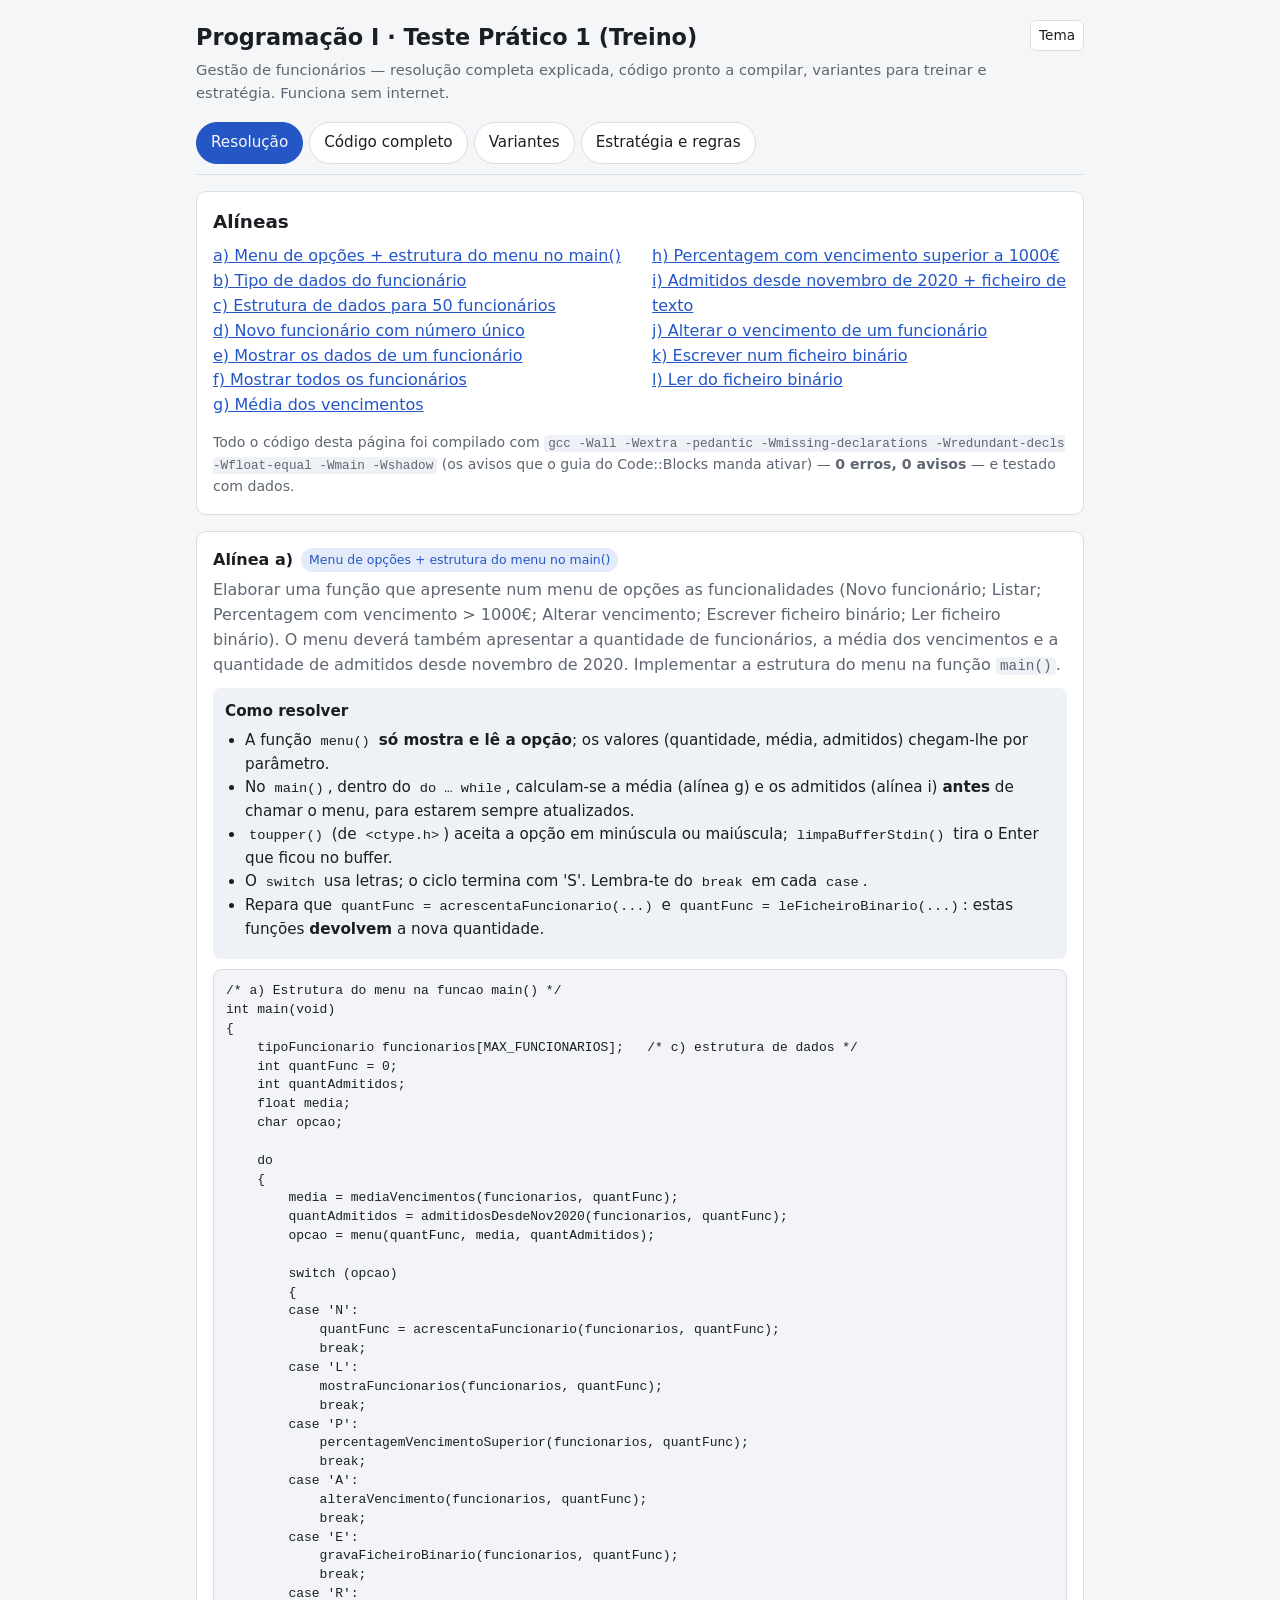
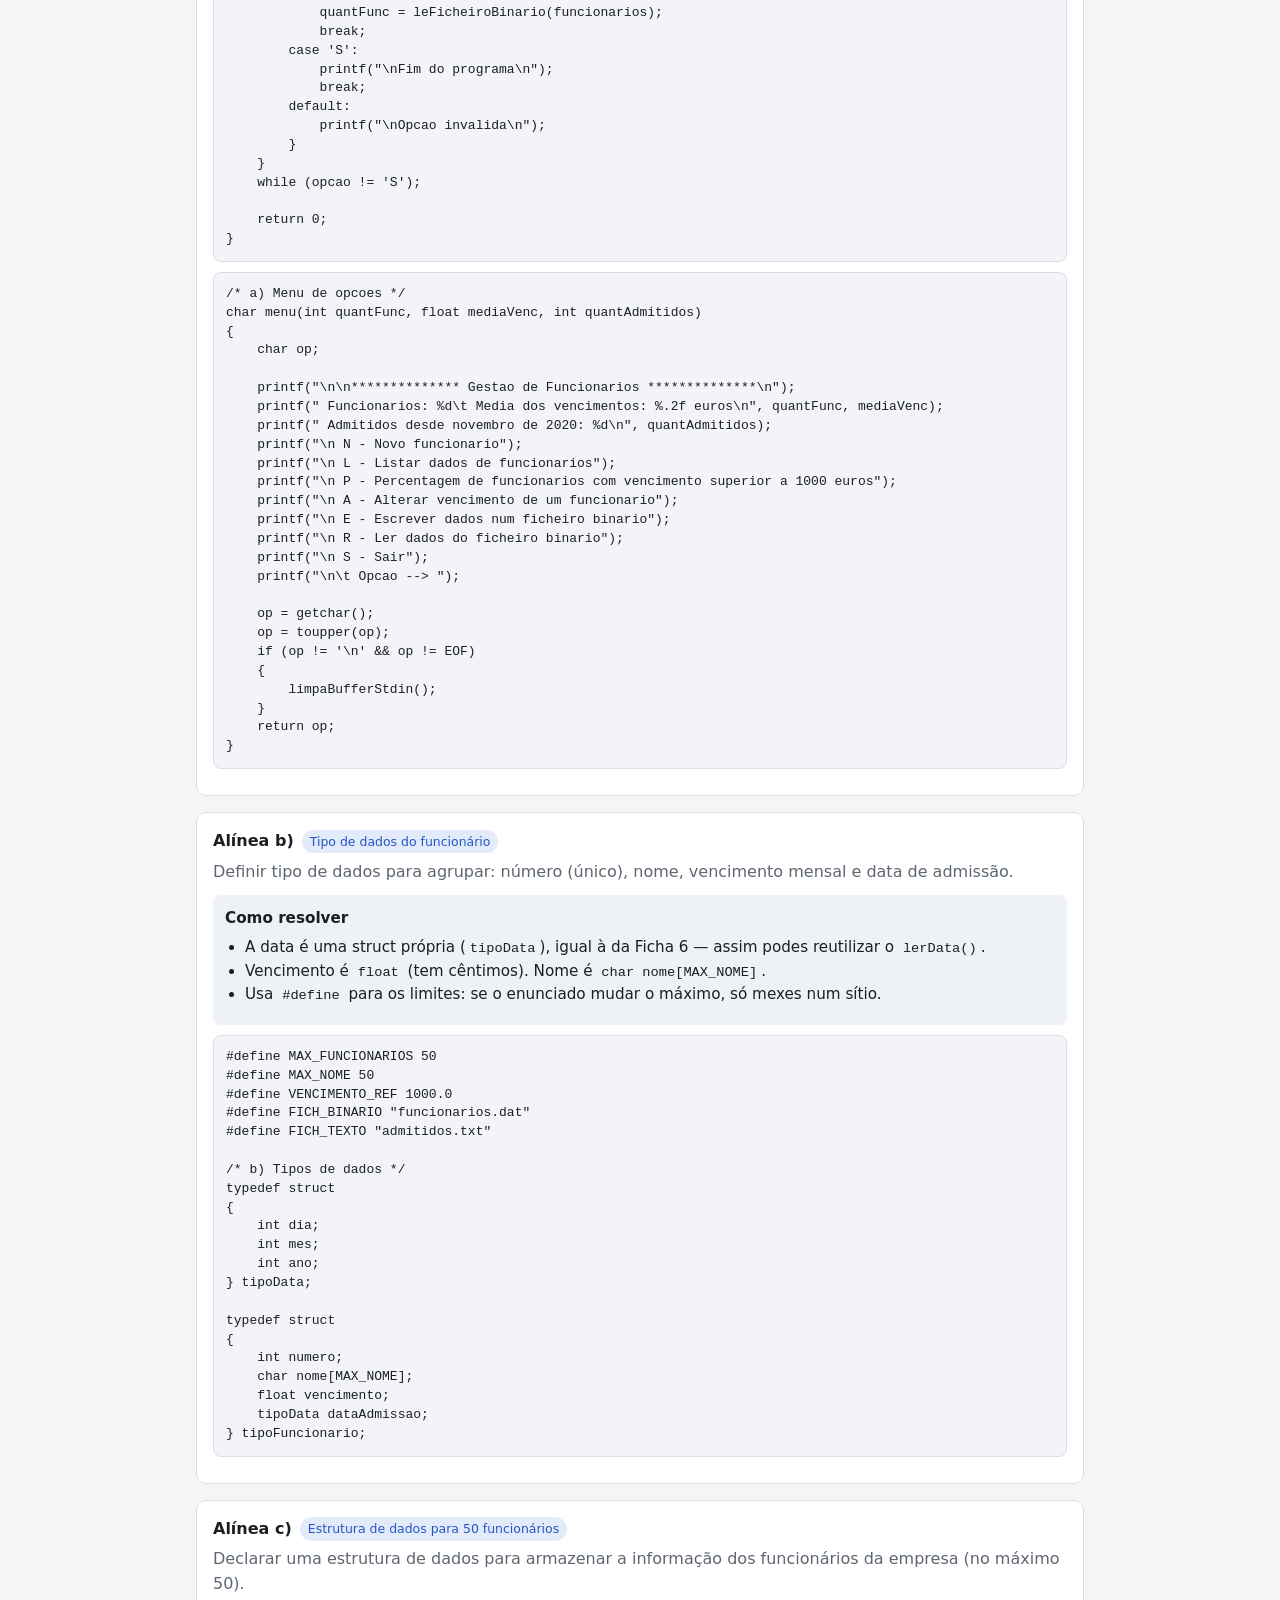
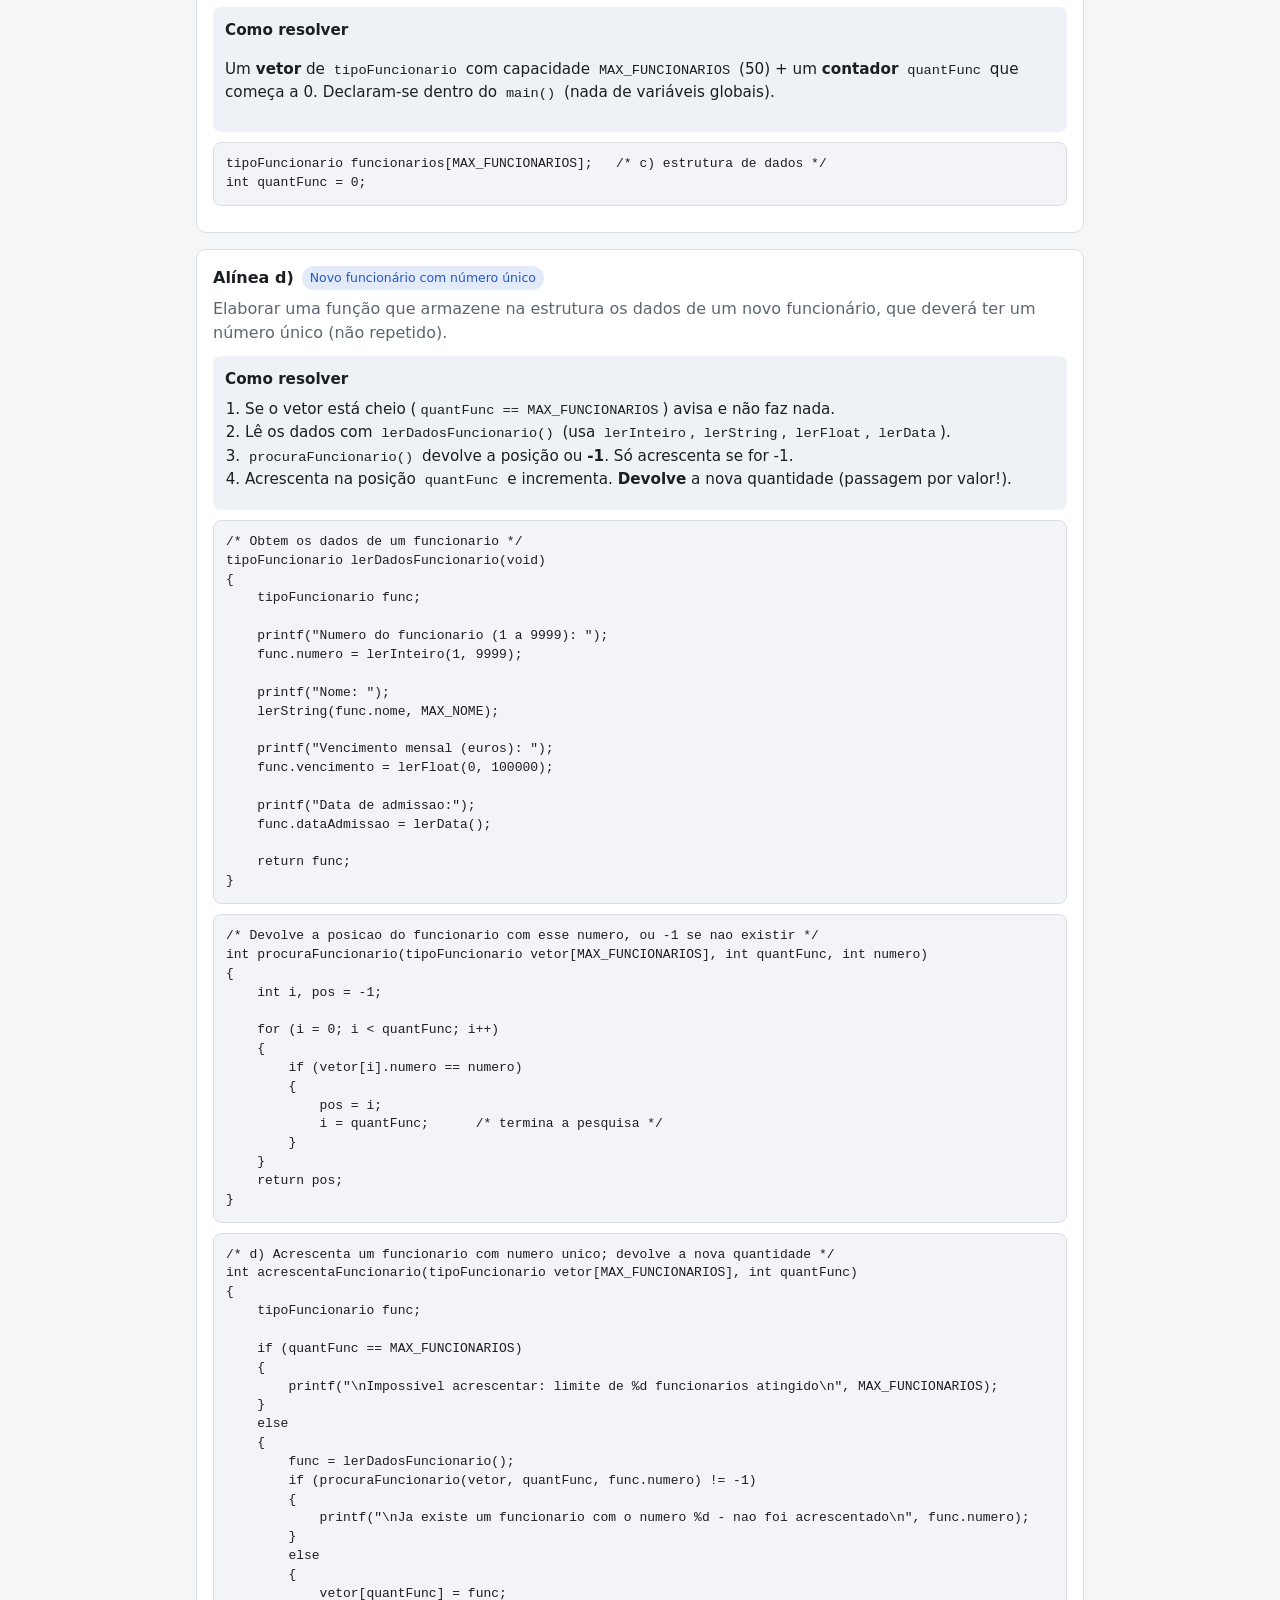
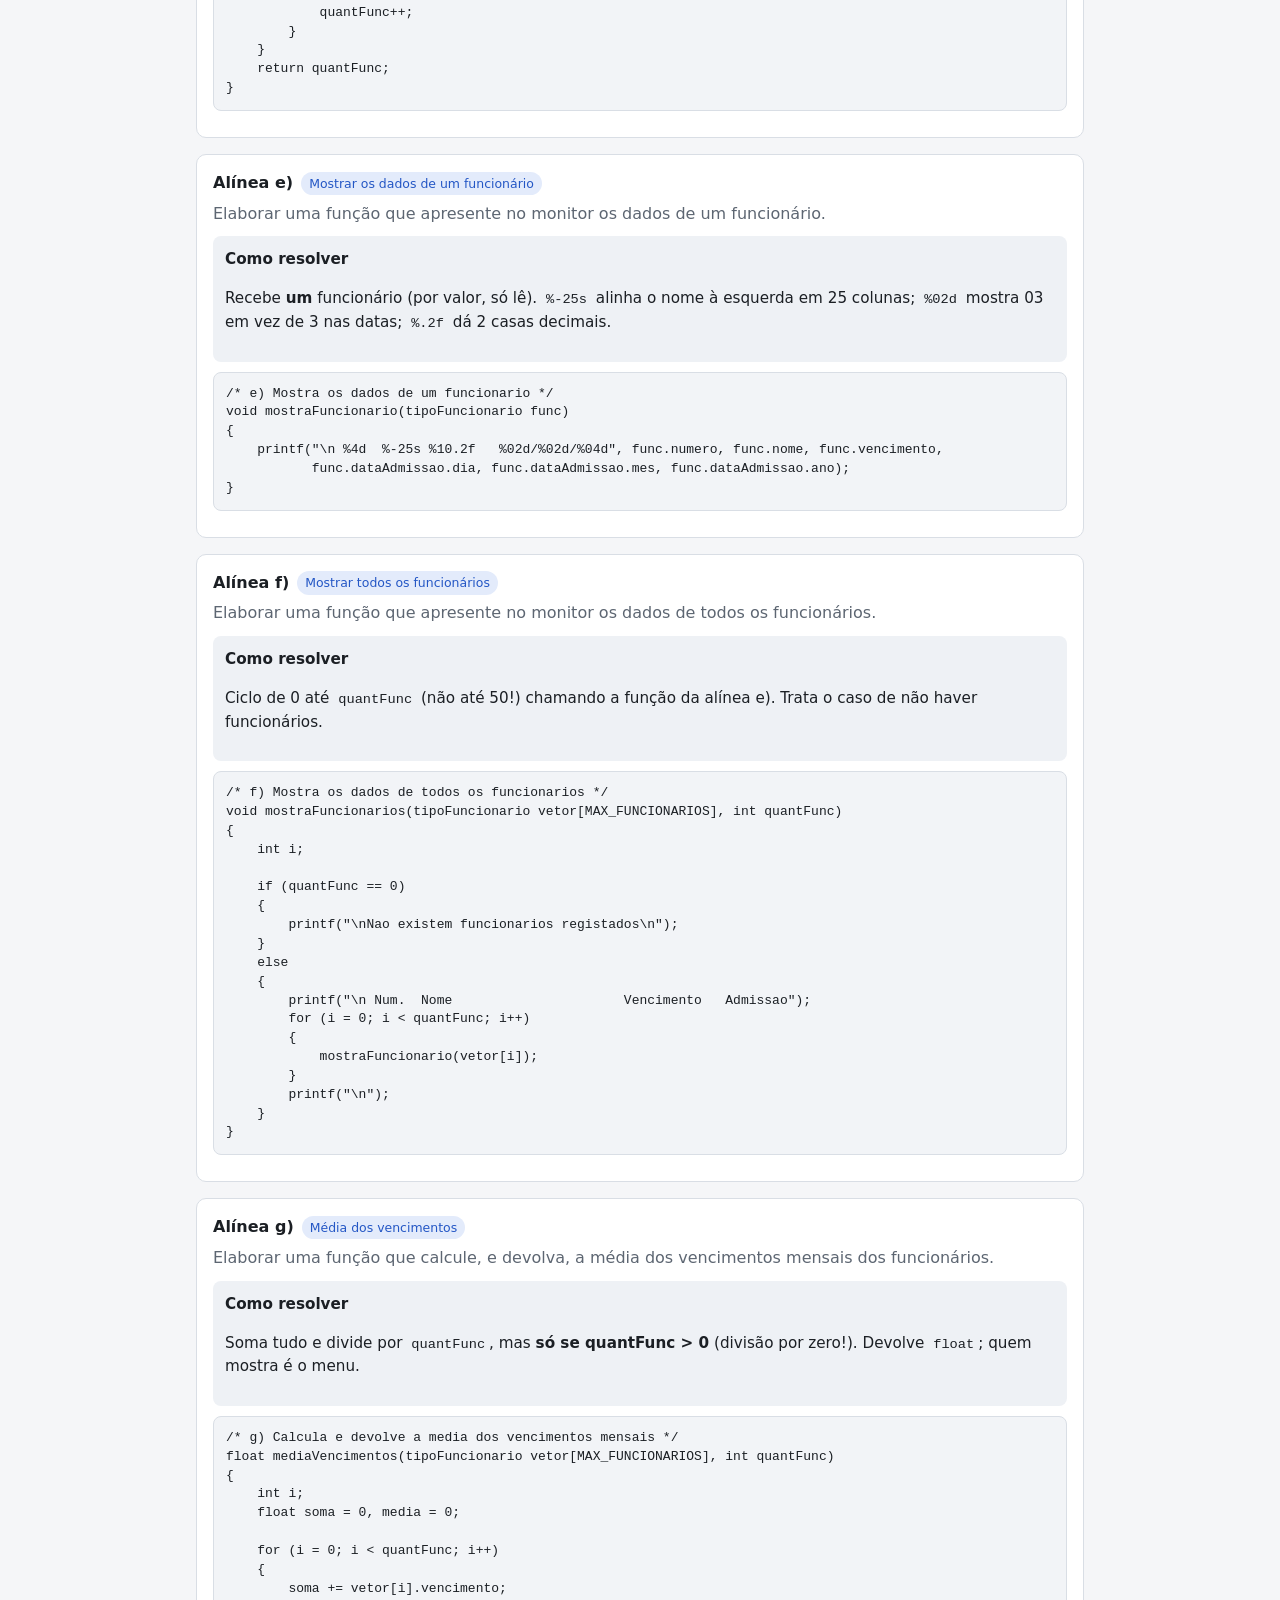
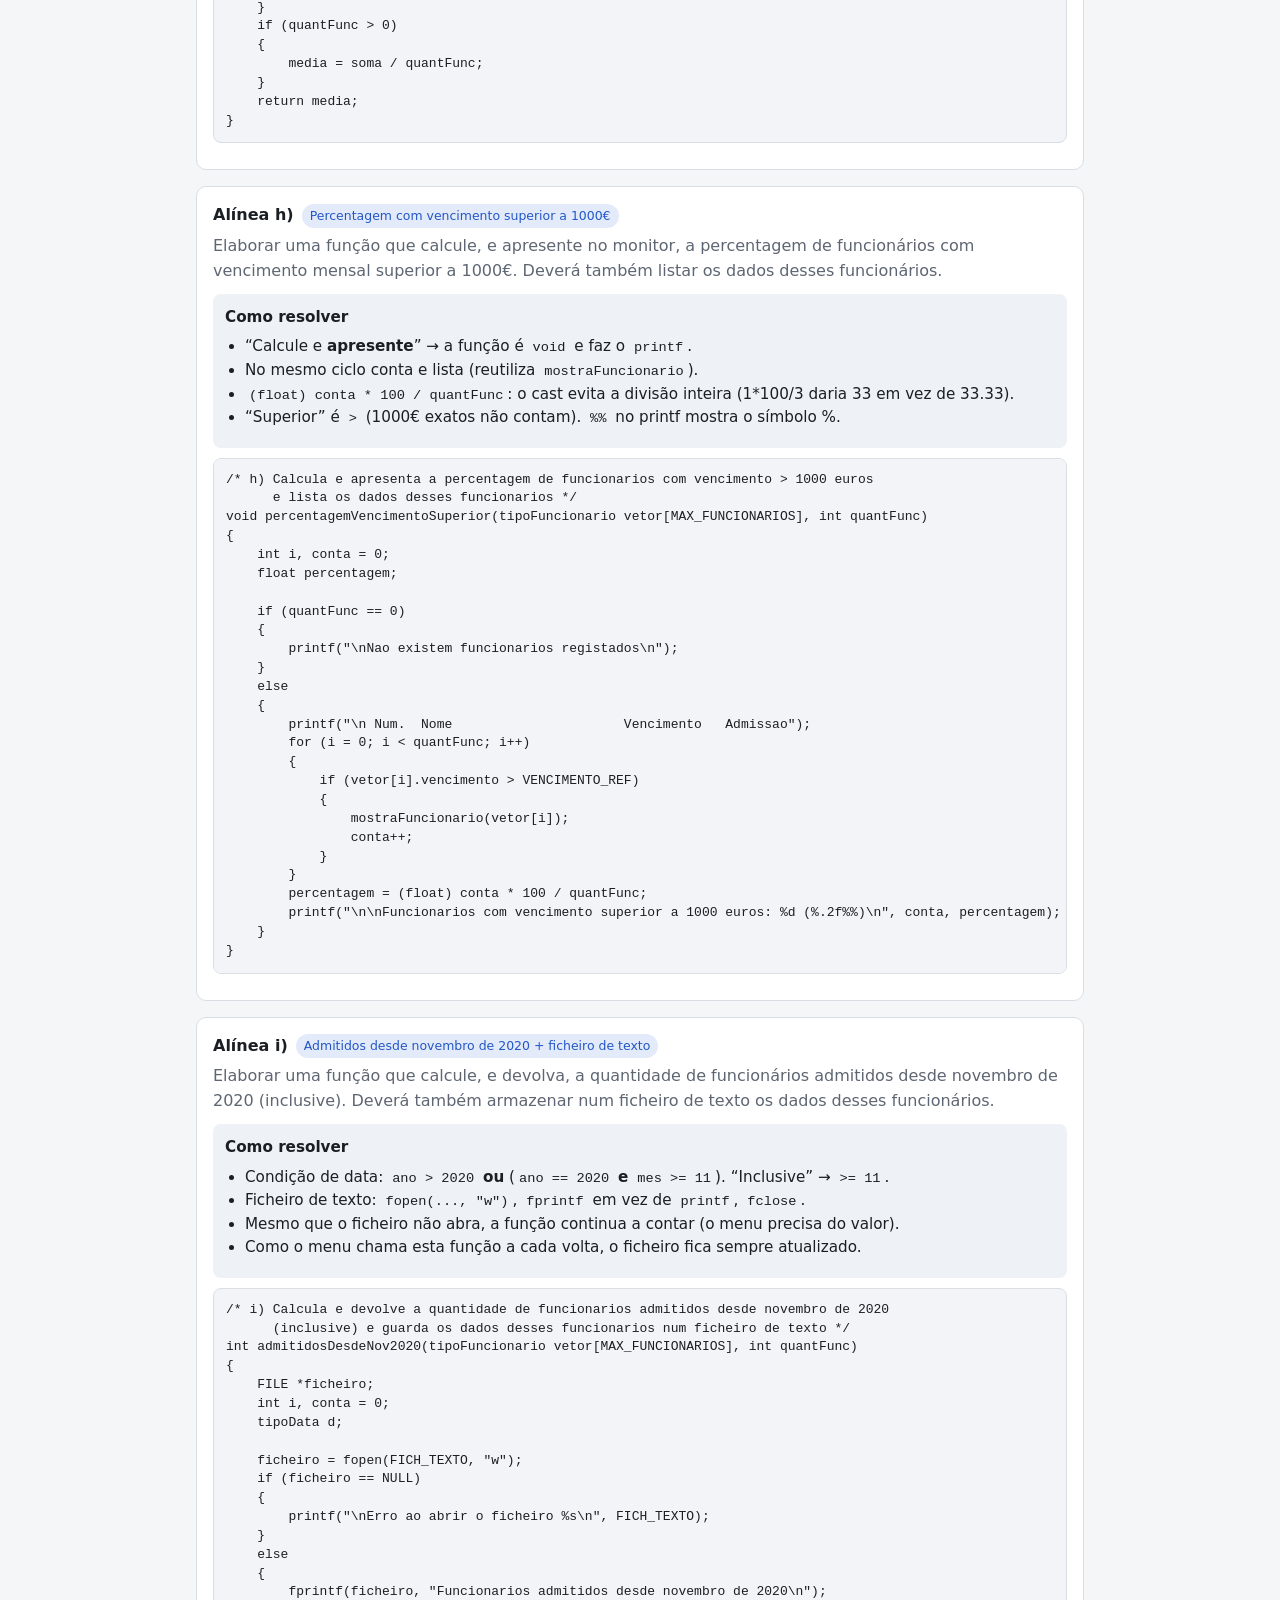
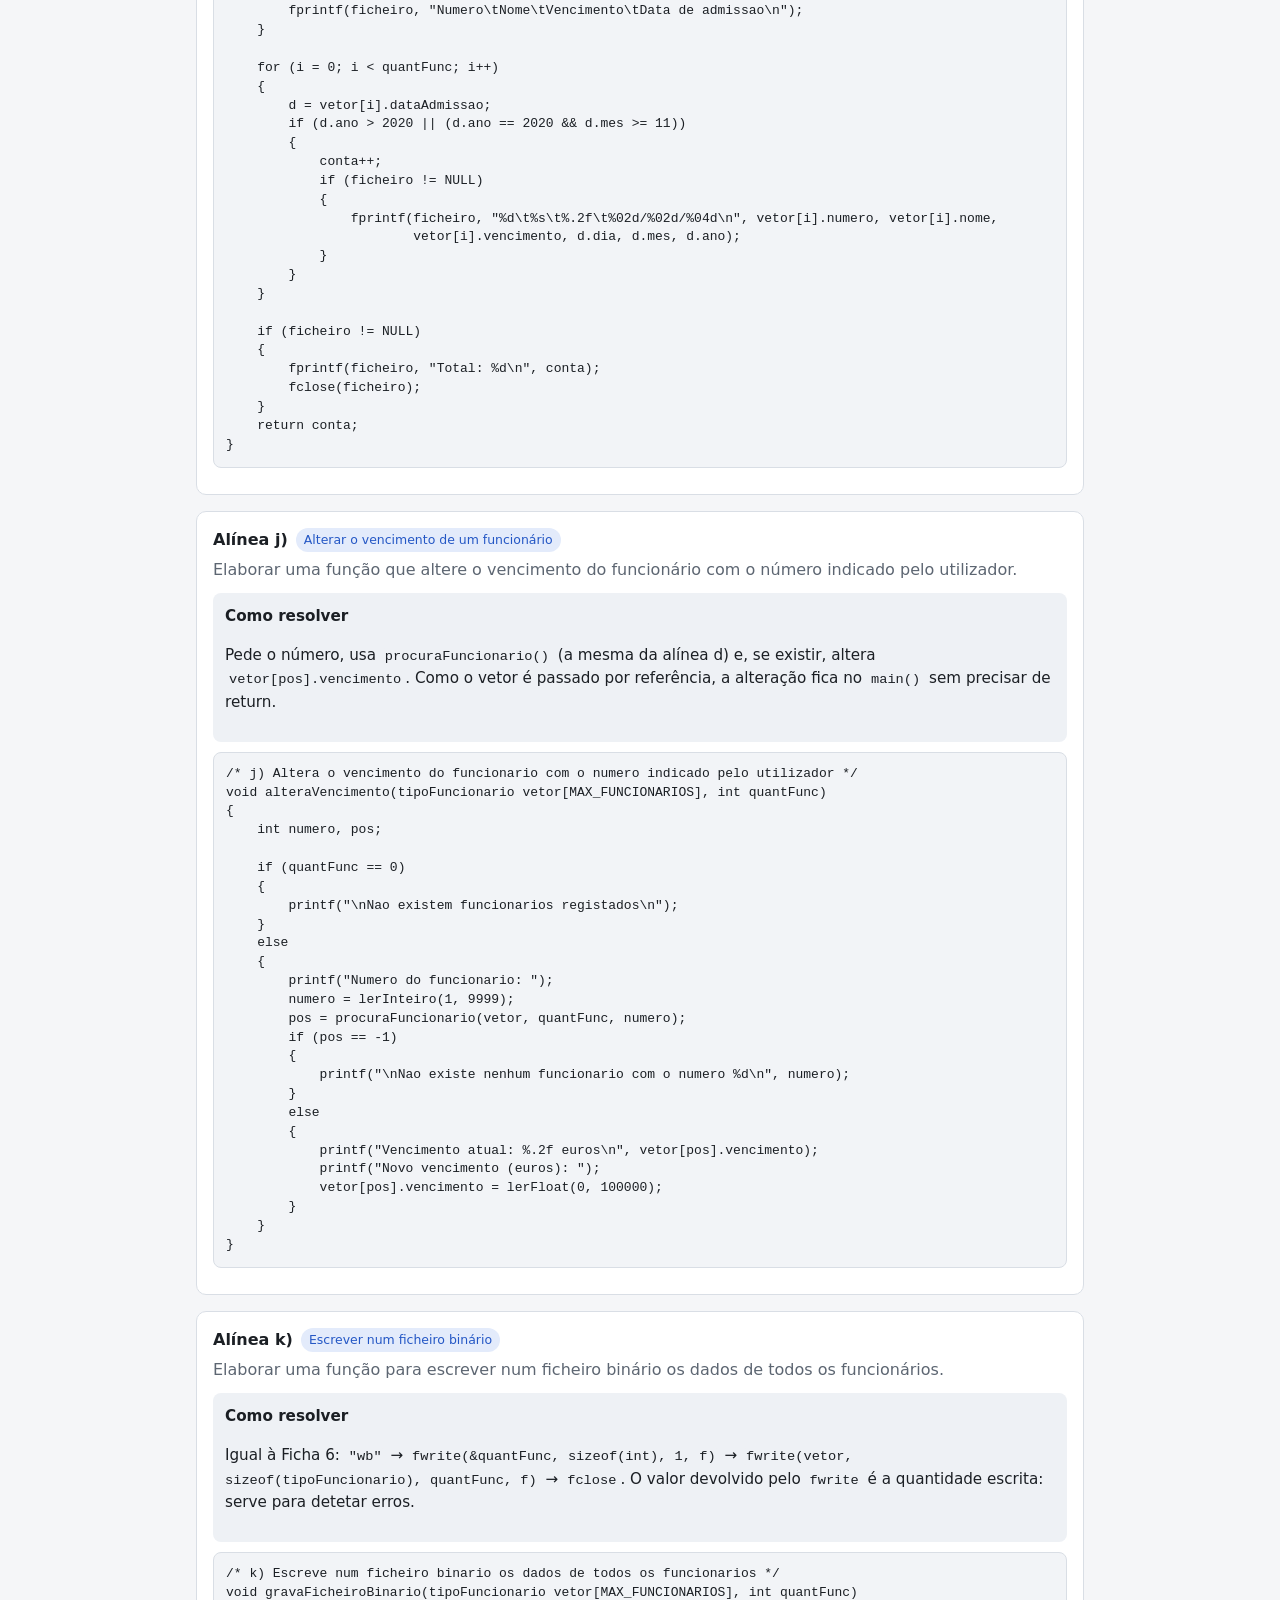
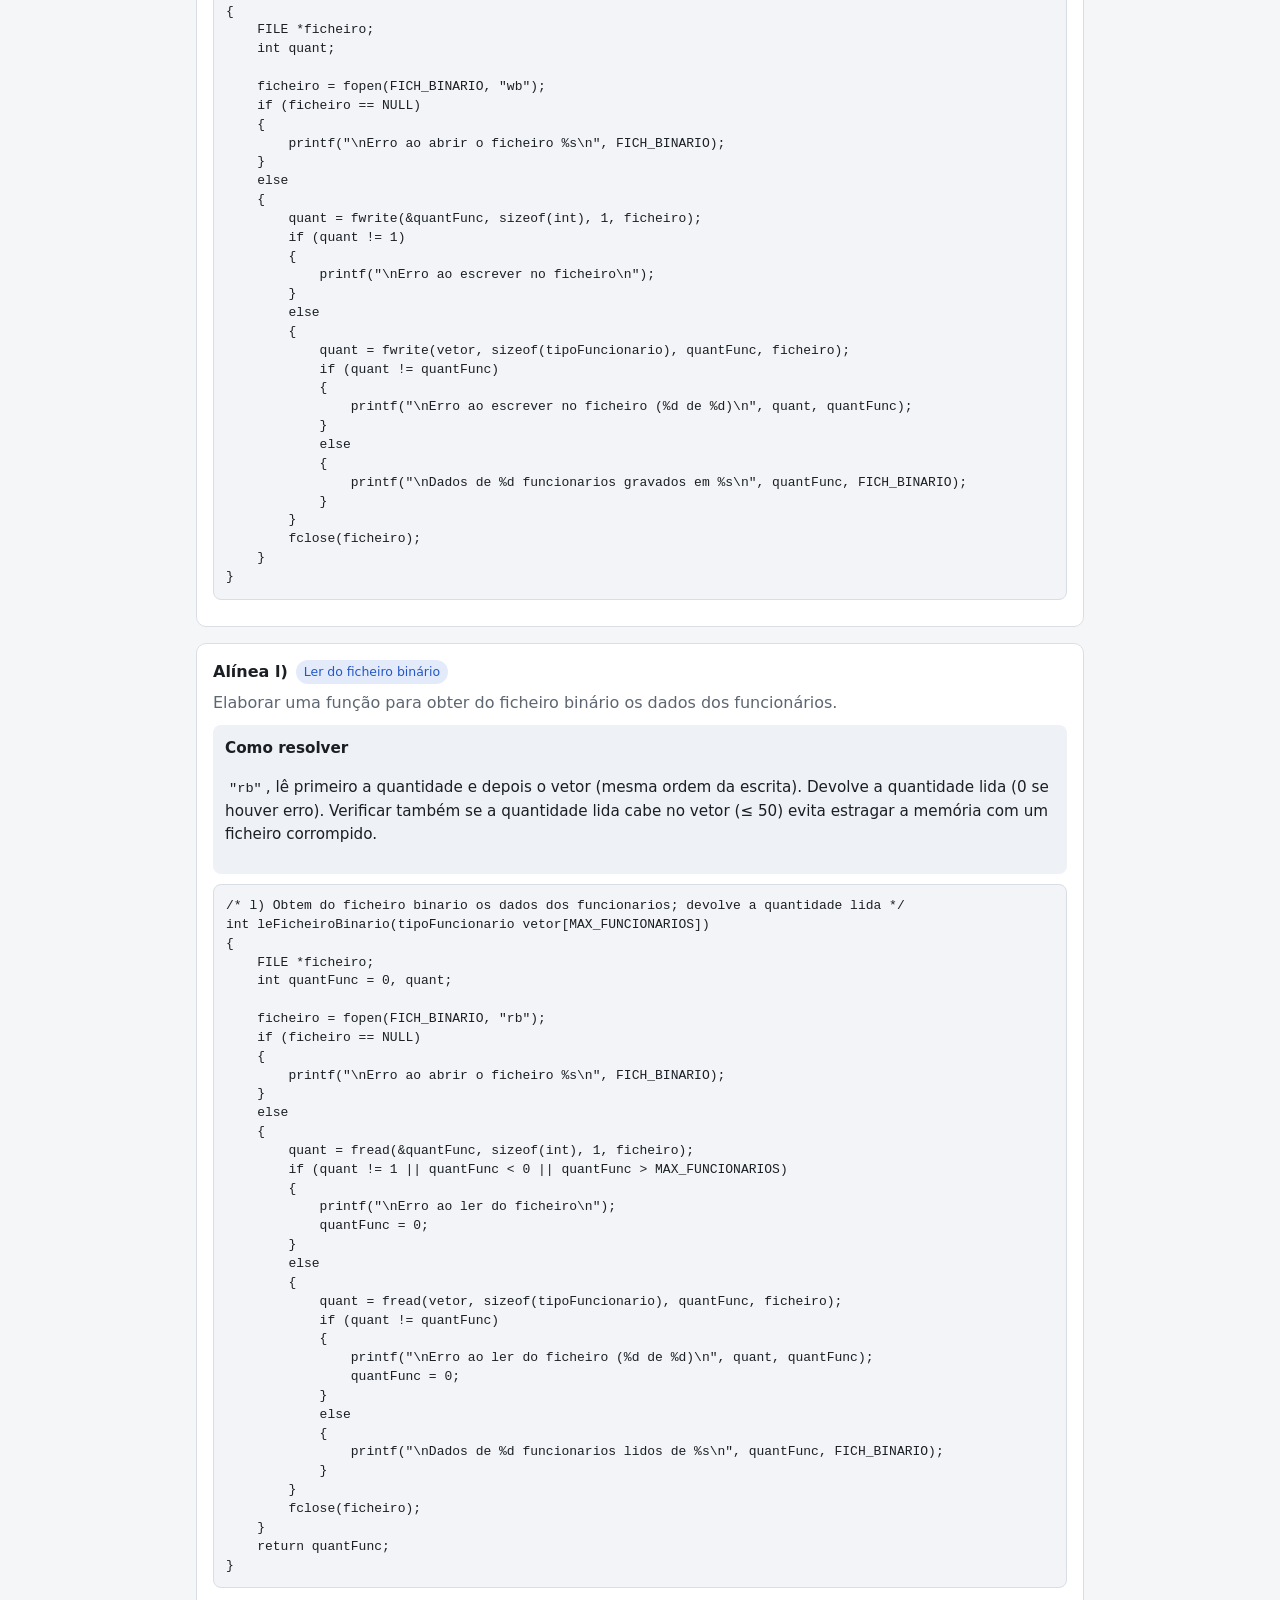
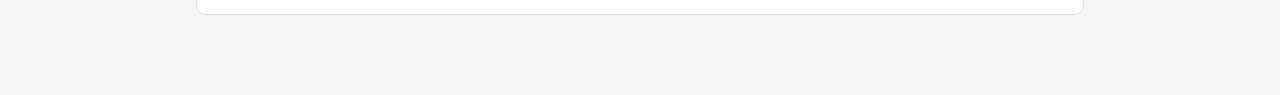
==== prog1-teste-pratico/prog1-teste-pratico.html @ ffd10488 "Add solved practice test 1 (employee management) with offline guide main.c follows the course's Fich" ====
<!doctype html>
<html lang="pt">
<head>
<meta charset="utf-8">
<meta name="viewport" content="width=device-width, initial-scale=1">
<title>Prog I · Teste Prático</title>
<style>
:root{
  --bg:#f5f6f8; --surface:#ffffff; --surface2:#eef1f5; --text:#1b1f24; --muted:#5d6672;
  --border:#d9dee5; --accent:#2457c5; --accent-weak:#e3ebfb;
  --ok:#1d7a3e; --ok-bg:#e4f4ea; --bad:#b3261e; --bad-bg:#fbe8e6; --code-bg:#f2f4f7;
}
@media (prefers-color-scheme: dark){
  :root:not([data-theme="light"]){
    --bg:#121417; --surface:#1b1e23; --surface2:#23272e; --text:#e6e8eb; --muted:#9aa3ae;
    --border:#30353d; --accent:#7aa2ff; --accent-weak:#1f2a44;
    --ok:#5fd28a; --ok-bg:#16301f; --bad:#ff8a80; --bad-bg:#3a1a18; --code-bg:#15181c;
  }
}
:root[data-theme="dark"]{
  --bg:#121417; --surface:#1b1e23; --surface2:#23272e; --text:#e6e8eb; --muted:#9aa3ae;
  --border:#30353d; --accent:#7aa2ff; --accent-weak:#1f2a44;
  --ok:#5fd28a; --ok-bg:#16301f; --bad:#ff8a80; --bad-bg:#3a1a18; --code-bg:#15181c;
}
*{box-sizing:border-box}
html,body{margin:0}
body{background:var(--bg);color:var(--text);font:16px/1.55 system-ui,-apple-system,"Segoe UI",Roboto,sans-serif}
.wrap{max-width:920px;margin:0 auto;padding:0 16px 64px}
header{padding:20px 0 8px;display:flex;justify-content:space-between;align-items:flex-start;gap:12px}
header h1{margin:0;font-size:1.4rem}
header p{margin:4px 0 0;color:var(--muted);font-size:.92rem}
.theme button{font:inherit;font-size:.85rem;border:1px solid var(--border);background:var(--surface);color:var(--text);border-radius:6px;padding:4px 8px;cursor:pointer}
.tabs{position:sticky;top:0;z-index:5;background:var(--bg);display:flex;gap:6px;padding:10px 0;border-bottom:1px solid var(--border);overflow-x:auto}
.tabs button{flex:0 0 auto;border:1px solid var(--border);background:var(--surface);color:var(--text);padding:8px 14px;border-radius:999px;font:inherit;font-size:.95rem;cursor:pointer}
.tabs button.on{background:var(--accent);border-color:var(--accent);color:var(--bg)}
section.tab{display:none;padding-top:16px}
section.tab.on{display:block}
.card{background:var(--surface);border:1px solid var(--border);border-radius:10px;padding:16px;margin:0 0 16px}
.card h2{font-size:1.15rem;margin:0 0 8px}
.card h3{font-size:1rem;margin:14px 0 6px}
.qhead{display:flex;flex-wrap:wrap;align-items:center;gap:8px;margin-bottom:6px}
.qnum{font-weight:700}
.chip{font-size:.78rem;padding:2px 8px;border-radius:999px;background:var(--accent-weak);color:var(--accent)}
.enun{margin:4px 0 10px;color:var(--muted)}
pre{margin:0;font:13px/1.45 ui-monospace,SFMono-Regular,Menlo,Consolas,"Liberation Mono",monospace;white-space:pre;overflow-x:auto}
pre.code{background:var(--code-bg);border:1px solid var(--border);border-radius:8px;padding:12px;margin:10px 0}
code{font:.9em ui-monospace,SFMono-Regular,Menlo,Consolas,monospace;background:var(--surface2);padding:1px 4px;border-radius:4px}
.exp{padding:12px;border-radius:8px;background:var(--surface2);font-size:.95rem}
.exp strong:first-child{display:block;margin-bottom:4px}
.exp ul,.exp ol,.card ul,.card ol{margin:6px 0;padding-left:20px}
.note{font-size:.88rem;color:var(--muted)}
.btn{font:inherit;border:1px solid var(--accent);background:var(--accent);color:var(--bg);padding:9px 16px;border-radius:8px;cursor:pointer}
.btn.ghost{background:transparent;color:var(--accent)}
.row{display:flex;gap:8px;flex-wrap:wrap;align-items:center}
.hidden-sol .solbox{display:none}
.reveal{display:none}
.hidden-sol .reveal{display:inline-block}
.toc{columns:2;column-gap:24px;padding-left:20px;margin:0}
.toc a{color:var(--accent)}
@media (max-width:600px){.toc{columns:1}}
table{border-collapse:collapse;font-size:.92rem;width:100%}
th,td{text-align:left;padding:6px 8px;border:1px solid var(--border);vertical-align:top}
th{background:var(--surface2)}
.ok{color:var(--ok);font-weight:700}
.tablewrap{overflow-x:auto}
.tip{border-left:4px solid var(--accent);background:var(--accent-weak);padding:8px 12px;border-radius:6px;margin:10px 0;font-size:.95rem}
.trap{border-left:4px solid var(--bad);background:var(--bad-bg);padding:8px 12px;border-radius:6px;margin:10px 0;font-size:.95rem}
</style>
</head>
<body>
<div class="wrap">
<header>
  <div>
    <h1>Programação I · Teste Prático 1 (Treino)</h1>
    <p>Gestão de funcionários — resolução completa explicada, código pronto a compilar, variantes para treinar e estratégia. Funciona sem internet.</p>
  </div>
  <div class="theme"><button id="themeBtn" type="button">Tema</button></div>
</header>

<nav class="tabs" id="tabs">
  <button data-tab="resolucao" class="on">Resolução</button>
  <button data-tab="codigo">Código completo</button>
  <button data-tab="variantes">Variantes</button>
  <button data-tab="estrategia">Estratégia e regras</button>
</nav>

<section class="tab on" id="tab-resolucao">
  <div class="card">
    <h2>Alíneas</h2>
    <ol class="toc" style="list-style:none;padding-left:0"><li><a href="#al-a">a) Menu de opções + estrutura do menu no main()</a></li><li><a href="#al-b">b) Tipo de dados do funcionário</a></li><li><a href="#al-c">c) Estrutura de dados para 50 funcionários</a></li><li><a href="#al-d">d) Novo funcionário com número único</a></li><li><a href="#al-e">e) Mostrar os dados de um funcionário</a></li><li><a href="#al-f">f) Mostrar todos os funcionários</a></li><li><a href="#al-g">g) Média dos vencimentos</a></li><li><a href="#al-h">h) Percentagem com vencimento superior a 1000€</a></li><li><a href="#al-i">i) Admitidos desde novembro de 2020 + ficheiro de texto</a></li><li><a href="#al-j">j) Alterar o vencimento de um funcionário</a></li><li><a href="#al-k">k) Escrever num ficheiro binário</a></li><li><a href="#al-l">l) Ler do ficheiro binário</a></li></ol>
    <p class="note" style="margin-bottom:0">Todo o código desta página foi compilado com <code>gcc -Wall -Wextra -pedantic -Wmissing-declarations -Wredundant-decls -Wfloat-equal -Wmain -Wshadow</code> (os avisos que o guia do Code::Blocks manda ativar) — <b>0 erros, 0 avisos</b> — e testado com dados.</p>
  </div>
  <article class="card" id="al-a">
<div class="qhead"><span class="qnum">Alínea a)</span><span class="chip">Menu de opções + estrutura do menu no main()</span></div>
<p class="enun">Elaborar uma função que apresente num menu de opções as funcionalidades (Novo funcionário; Listar; Percentagem com vencimento &gt; 1000€; Alterar vencimento; Escrever ficheiro binário; Ler ficheiro binário). O menu deverá também apresentar a quantidade de funcionários, a média dos vencimentos e a quantidade de admitidos desde novembro de 2020. Implementar a estrutura do menu na função <code>main()</code>.</p>
<div class="exp"><strong>Como resolver</strong><ul>
<li>A função <code>menu()</code> <b>só mostra e lê a opção</b>; os valores (quantidade, média, admitidos) chegam-lhe por parâmetro.</li>
<li>No <code>main()</code>, dentro do <code>do … while</code>, calculam-se a média (alínea g) e os admitidos (alínea i) <b>antes</b> de chamar o menu, para estarem sempre atualizados.</li>
<li><code>toupper()</code> (de <code>&lt;ctype.h&gt;</code>) aceita a opção em minúscula ou maiúscula; <code>limpaBufferStdin()</code> tira o Enter que ficou no buffer.</li>
<li>O <code>switch</code> usa letras; o ciclo termina com 'S'. Lembra-te do <code>break</code> em cada <code>case</code>.</li>
<li>Repara que <code>quantFunc = acrescentaFuncionario(...)</code> e <code>quantFunc = leFicheiroBinario(...)</code>: estas funções <b>devolvem</b> a nova quantidade.</li></ul></div>
<pre class="code">/* a) Estrutura do menu na funcao main() */
int main(void)
{
    tipoFuncionario funcionarios[MAX_FUNCIONARIOS];   /* c) estrutura de dados */
    int quantFunc = 0;
    int quantAdmitidos;
    float media;
    char opcao;

    do
    {
        media = mediaVencimentos(funcionarios, quantFunc);
        quantAdmitidos = admitidosDesdeNov2020(funcionarios, quantFunc);
        opcao = menu(quantFunc, media, quantAdmitidos);

        switch (opcao)
        {
        case &#x27;N&#x27;:
            quantFunc = acrescentaFuncionario(funcionarios, quantFunc);
            break;
        case &#x27;L&#x27;:
            mostraFuncionarios(funcionarios, quantFunc);
            break;
        case &#x27;P&#x27;:
            percentagemVencimentoSuperior(funcionarios, quantFunc);
            break;
        case &#x27;A&#x27;:
            alteraVencimento(funcionarios, quantFunc);
            break;
        case &#x27;E&#x27;:
            gravaFicheiroBinario(funcionarios, quantFunc);
            break;
        case &#x27;R&#x27;:
            quantFunc = leFicheiroBinario(funcionarios);
            break;
        case &#x27;S&#x27;:
            printf(&quot;\nFim do programa\n&quot;);
            break;
        default:
            printf(&quot;\nOpcao invalida\n&quot;);
        }
    }
    while (opcao != &#x27;S&#x27;);

    return 0;
}</pre><pre class="code">/* a) Menu de opcoes */
char menu(int quantFunc, float mediaVenc, int quantAdmitidos)
{
    char op;

    printf(&quot;\n\n************** Gestao de Funcionarios **************\n&quot;);
    printf(&quot; Funcionarios: %d\t Media dos vencimentos: %.2f euros\n&quot;, quantFunc, mediaVenc);
    printf(&quot; Admitidos desde novembro de 2020: %d\n&quot;, quantAdmitidos);
    printf(&quot;\n N - Novo funcionario&quot;);
    printf(&quot;\n L - Listar dados de funcionarios&quot;);
    printf(&quot;\n P - Percentagem de funcionarios com vencimento superior a 1000 euros&quot;);
    printf(&quot;\n A - Alterar vencimento de um funcionario&quot;);
    printf(&quot;\n E - Escrever dados num ficheiro binario&quot;);
    printf(&quot;\n R - Ler dados do ficheiro binario&quot;);
    printf(&quot;\n S - Sair&quot;);
    printf(&quot;\n\t Opcao --&gt; &quot;);

    op = getchar();
    op = toupper(op);
    if (op != &#x27;\n&#x27; &amp;&amp; op != EOF)
    {
        limpaBufferStdin();
    }
    return op;
}</pre>
</article>
<article class="card" id="al-b">
<div class="qhead"><span class="qnum">Alínea b)</span><span class="chip">Tipo de dados do funcionário</span></div>
<p class="enun">Definir tipo de dados para agrupar: número (único), nome, vencimento mensal e data de admissão.</p>
<div class="exp"><strong>Como resolver</strong><ul><li>A data é uma struct própria (<code>tipoData</code>), igual à da Ficha 6 — assim podes reutilizar o <code>lerData()</code>.</li>
<li>Vencimento é <code>float</code> (tem cêntimos). Nome é <code>char nome[MAX_NOME]</code>.</li>
<li>Usa <code>#define</code> para os limites: se o enunciado mudar o máximo, só mexes num sítio.</li></ul></div>
<pre class="code">#define MAX_FUNCIONARIOS 50
#define MAX_NOME 50
#define VENCIMENTO_REF 1000.0
#define FICH_BINARIO &quot;funcionarios.dat&quot;
#define FICH_TEXTO &quot;admitidos.txt&quot;

/* b) Tipos de dados */
typedef struct
{
    int dia;
    int mes;
    int ano;
} tipoData;

typedef struct
{
    int numero;
    char nome[MAX_NOME];
    float vencimento;
    tipoData dataAdmissao;
} tipoFuncionario;</pre>
</article>
<article class="card" id="al-c">
<div class="qhead"><span class="qnum">Alínea c)</span><span class="chip">Estrutura de dados para 50 funcionários</span></div>
<p class="enun">Declarar uma estrutura de dados para armazenar a informação dos funcionários da empresa (no máximo 50).</p>
<div class="exp"><strong>Como resolver</strong><p>Um <b>vetor</b> de <code>tipoFuncionario</code> com capacidade <code>MAX_FUNCIONARIOS</code> (50) + um <b>contador</b> <code>quantFunc</code> que começa a 0. Declaram-se dentro do <code>main()</code> (nada de variáveis globais).</p></div>
<pre class="code">tipoFuncionario funcionarios[MAX_FUNCIONARIOS];   /* c) estrutura de dados */
int quantFunc = 0;</pre>
</article>
<article class="card" id="al-d">
<div class="qhead"><span class="qnum">Alínea d)</span><span class="chip">Novo funcionário com número único</span></div>
<p class="enun">Elaborar uma função que armazene na estrutura os dados de um novo funcionário, que deverá ter um número único (não repetido).</p>
<div class="exp"><strong>Como resolver</strong><ol><li>Se o vetor está cheio (<code>quantFunc == MAX_FUNCIONARIOS</code>) avisa e não faz nada.</li>
<li>Lê os dados com <code>lerDadosFuncionario()</code> (usa <code>lerInteiro</code>, <code>lerString</code>, <code>lerFloat</code>, <code>lerData</code>).</li>
<li><code>procuraFuncionario()</code> devolve a posição ou <b>-1</b>. Só acrescenta se for -1.</li>
<li>Acrescenta na posição <code>quantFunc</code> e incrementa. <b>Devolve</b> a nova quantidade (passagem por valor!).</li></ol></div>
<pre class="code">/* Obtem os dados de um funcionario */
tipoFuncionario lerDadosFuncionario(void)
{
    tipoFuncionario func;

    printf(&quot;Numero do funcionario (1 a 9999): &quot;);
    func.numero = lerInteiro(1, 9999);

    printf(&quot;Nome: &quot;);
    lerString(func.nome, MAX_NOME);

    printf(&quot;Vencimento mensal (euros): &quot;);
    func.vencimento = lerFloat(0, 100000);

    printf(&quot;Data de admissao:&quot;);
    func.dataAdmissao = lerData();

    return func;
}</pre><pre class="code">/* Devolve a posicao do funcionario com esse numero, ou -1 se nao existir */
int procuraFuncionario(tipoFuncionario vetor[MAX_FUNCIONARIOS], int quantFunc, int numero)
{
    int i, pos = -1;

    for (i = 0; i &lt; quantFunc; i++)
    {
        if (vetor[i].numero == numero)
        {
            pos = i;
            i = quantFunc;      /* termina a pesquisa */
        }
    }
    return pos;
}</pre><pre class="code">/* d) Acrescenta um funcionario com numero unico; devolve a nova quantidade */
int acrescentaFuncionario(tipoFuncionario vetor[MAX_FUNCIONARIOS], int quantFunc)
{
    tipoFuncionario func;

    if (quantFunc == MAX_FUNCIONARIOS)
    {
        printf(&quot;\nImpossivel acrescentar: limite de %d funcionarios atingido\n&quot;, MAX_FUNCIONARIOS);
    }
    else
    {
        func = lerDadosFuncionario();
        if (procuraFuncionario(vetor, quantFunc, func.numero) != -1)
        {
            printf(&quot;\nJa existe um funcionario com o numero %d - nao foi acrescentado\n&quot;, func.numero);
        }
        else
        {
            vetor[quantFunc] = func;
            quantFunc++;
        }
    }
    return quantFunc;
}</pre>
</article>
<article class="card" id="al-e">
<div class="qhead"><span class="qnum">Alínea e)</span><span class="chip">Mostrar os dados de um funcionário</span></div>
<p class="enun">Elaborar uma função que apresente no monitor os dados de um funcionário.</p>
<div class="exp"><strong>Como resolver</strong><p>Recebe <b>um</b> funcionário (por valor, só lê). <code>%-25s</code> alinha o nome à esquerda em 25 colunas; <code>%02d</code> mostra 03 em vez de 3 nas datas; <code>%.2f</code> dá 2 casas decimais.</p></div>
<pre class="code">/* e) Mostra os dados de um funcionario */
void mostraFuncionario(tipoFuncionario func)
{
    printf(&quot;\n %4d  %-25s %10.2f   %02d/%02d/%04d&quot;, func.numero, func.nome, func.vencimento,
           func.dataAdmissao.dia, func.dataAdmissao.mes, func.dataAdmissao.ano);
}</pre>
</article>
<article class="card" id="al-f">
<div class="qhead"><span class="qnum">Alínea f)</span><span class="chip">Mostrar todos os funcionários</span></div>
<p class="enun">Elaborar uma função que apresente no monitor os dados de todos os funcionários.</p>
<div class="exp"><strong>Como resolver</strong><p>Ciclo de 0 até <code>quantFunc</code> (não até 50!) chamando a função da alínea e). Trata o caso de não haver funcionários.</p></div>
<pre class="code">/* f) Mostra os dados de todos os funcionarios */
void mostraFuncionarios(tipoFuncionario vetor[MAX_FUNCIONARIOS], int quantFunc)
{
    int i;

    if (quantFunc == 0)
    {
        printf(&quot;\nNao existem funcionarios registados\n&quot;);
    }
    else
    {
        printf(&quot;\n Num.  Nome                      Vencimento   Admissao&quot;);
        for (i = 0; i &lt; quantFunc; i++)
        {
            mostraFuncionario(vetor[i]);
        }
        printf(&quot;\n&quot;);
    }
}</pre>
</article>
<article class="card" id="al-g">
<div class="qhead"><span class="qnum">Alínea g)</span><span class="chip">Média dos vencimentos</span></div>
<p class="enun">Elaborar uma função que calcule, e devolva, a média dos vencimentos mensais dos funcionários.</p>
<div class="exp"><strong>Como resolver</strong><p>Soma tudo e divide por <code>quantFunc</code>, mas <b>só se quantFunc &gt; 0</b> (divisão por zero!). Devolve <code>float</code>; quem mostra é o menu.</p></div>
<pre class="code">/* g) Calcula e devolve a media dos vencimentos mensais */
float mediaVencimentos(tipoFuncionario vetor[MAX_FUNCIONARIOS], int quantFunc)
{
    int i;
    float soma = 0, media = 0;

    for (i = 0; i &lt; quantFunc; i++)
    {
        soma += vetor[i].vencimento;
    }
    if (quantFunc &gt; 0)
    {
        media = soma / quantFunc;
    }
    return media;
}</pre>
</article>
<article class="card" id="al-h">
<div class="qhead"><span class="qnum">Alínea h)</span><span class="chip">Percentagem com vencimento superior a 1000€</span></div>
<p class="enun">Elaborar uma função que calcule, e apresente no monitor, a percentagem de funcionários com vencimento mensal superior a 1000€. Deverá também listar os dados desses funcionários.</p>
<div class="exp"><strong>Como resolver</strong><ul><li>“Calcule e <b>apresente</b>” → a função é <code>void</code> e faz o <code>printf</code>.</li>
<li>No mesmo ciclo conta e lista (reutiliza <code>mostraFuncionario</code>).</li>
<li><code>(float) conta * 100 / quantFunc</code>: o cast evita a divisão inteira (1*100/3 daria 33 em vez de 33.33).</li>
<li>“Superior” é <code>&gt;</code> (1000€ exatos não contam). <code>%%</code> no printf mostra o símbolo %.</li></ul></div>
<pre class="code">/* h) Calcula e apresenta a percentagem de funcionarios com vencimento &gt; 1000 euros
      e lista os dados desses funcionarios */
void percentagemVencimentoSuperior(tipoFuncionario vetor[MAX_FUNCIONARIOS], int quantFunc)
{
    int i, conta = 0;
    float percentagem;

    if (quantFunc == 0)
    {
        printf(&quot;\nNao existem funcionarios registados\n&quot;);
    }
    else
    {
        printf(&quot;\n Num.  Nome                      Vencimento   Admissao&quot;);
        for (i = 0; i &lt; quantFunc; i++)
        {
            if (vetor[i].vencimento &gt; VENCIMENTO_REF)
            {
                mostraFuncionario(vetor[i]);
                conta++;
            }
        }
        percentagem = (float) conta * 100 / quantFunc;
        printf(&quot;\n\nFuncionarios com vencimento superior a 1000 euros: %d (%.2f%%)\n&quot;, conta, percentagem);
    }
}</pre>
</article>
<article class="card" id="al-i">
<div class="qhead"><span class="qnum">Alínea i)</span><span class="chip">Admitidos desde novembro de 2020 + ficheiro de texto</span></div>
<p class="enun">Elaborar uma função que calcule, e devolva, a quantidade de funcionários admitidos desde novembro de 2020 (inclusive). Deverá também armazenar num ficheiro de texto os dados desses funcionários.</p>
<div class="exp"><strong>Como resolver</strong><ul><li>Condição de data: <code>ano &gt; 2020</code> <b>ou</b> (<code>ano == 2020</code> <b>e</b> <code>mes &gt;= 11</code>). “Inclusive” → <code>&gt;= 11</code>.</li>
<li>Ficheiro de texto: <code>fopen(..., "w")</code>, <code>fprintf</code> em vez de <code>printf</code>, <code>fclose</code>.</li>
<li>Mesmo que o ficheiro não abra, a função continua a contar (o menu precisa do valor).</li>
<li>Como o menu chama esta função a cada volta, o ficheiro fica sempre atualizado.</li></ul></div>
<pre class="code">/* i) Calcula e devolve a quantidade de funcionarios admitidos desde novembro de 2020
      (inclusive) e guarda os dados desses funcionarios num ficheiro de texto */
int admitidosDesdeNov2020(tipoFuncionario vetor[MAX_FUNCIONARIOS], int quantFunc)
{
    FILE *ficheiro;
    int i, conta = 0;
    tipoData d;

    ficheiro = fopen(FICH_TEXTO, &quot;w&quot;);
    if (ficheiro == NULL)
    {
        printf(&quot;\nErro ao abrir o ficheiro %s\n&quot;, FICH_TEXTO);
    }
    else
    {
        fprintf(ficheiro, &quot;Funcionarios admitidos desde novembro de 2020\n&quot;);
        fprintf(ficheiro, &quot;Numero\tNome\tVencimento\tData de admissao\n&quot;);
    }

    for (i = 0; i &lt; quantFunc; i++)
    {
        d = vetor[i].dataAdmissao;
        if (d.ano &gt; 2020 || (d.ano == 2020 &amp;&amp; d.mes &gt;= 11))
        {
            conta++;
            if (ficheiro != NULL)
            {
                fprintf(ficheiro, &quot;%d\t%s\t%.2f\t%02d/%02d/%04d\n&quot;, vetor[i].numero, vetor[i].nome,
                        vetor[i].vencimento, d.dia, d.mes, d.ano);
            }
        }
    }

    if (ficheiro != NULL)
    {
        fprintf(ficheiro, &quot;Total: %d\n&quot;, conta);
        fclose(ficheiro);
    }
    return conta;
}</pre>
</article>
<article class="card" id="al-j">
<div class="qhead"><span class="qnum">Alínea j)</span><span class="chip">Alterar o vencimento de um funcionário</span></div>
<p class="enun">Elaborar uma função que altere o vencimento do funcionário com o número indicado pelo utilizador.</p>
<div class="exp"><strong>Como resolver</strong><p>Pede o número, usa <code>procuraFuncionario()</code> (a mesma da alínea d) e, se existir, altera <code>vetor[pos].vencimento</code>. Como o vetor é passado por referência, a alteração fica no <code>main()</code> sem precisar de return.</p></div>
<pre class="code">/* j) Altera o vencimento do funcionario com o numero indicado pelo utilizador */
void alteraVencimento(tipoFuncionario vetor[MAX_FUNCIONARIOS], int quantFunc)
{
    int numero, pos;

    if (quantFunc == 0)
    {
        printf(&quot;\nNao existem funcionarios registados\n&quot;);
    }
    else
    {
        printf(&quot;Numero do funcionario: &quot;);
        numero = lerInteiro(1, 9999);
        pos = procuraFuncionario(vetor, quantFunc, numero);
        if (pos == -1)
        {
            printf(&quot;\nNao existe nenhum funcionario com o numero %d\n&quot;, numero);
        }
        else
        {
            printf(&quot;Vencimento atual: %.2f euros\n&quot;, vetor[pos].vencimento);
            printf(&quot;Novo vencimento (euros): &quot;);
            vetor[pos].vencimento = lerFloat(0, 100000);
        }
    }
}</pre>
</article>
<article class="card" id="al-k">
<div class="qhead"><span class="qnum">Alínea k)</span><span class="chip">Escrever num ficheiro binário</span></div>
<p class="enun">Elaborar uma função para escrever num ficheiro binário os dados de todos os funcionários.</p>
<div class="exp"><strong>Como resolver</strong><p>Igual à Ficha 6: <code>"wb"</code> → <code>fwrite(&amp;quantFunc, sizeof(int), 1, f)</code> → <code>fwrite(vetor, sizeof(tipoFuncionario), quantFunc, f)</code> → <code>fclose</code>. O valor devolvido pelo <code>fwrite</code> é a quantidade escrita: serve para detetar erros.</p></div>
<pre class="code">/* k) Escreve num ficheiro binario os dados de todos os funcionarios */
void gravaFicheiroBinario(tipoFuncionario vetor[MAX_FUNCIONARIOS], int quantFunc)
{
    FILE *ficheiro;
    int quant;

    ficheiro = fopen(FICH_BINARIO, &quot;wb&quot;);
    if (ficheiro == NULL)
    {
        printf(&quot;\nErro ao abrir o ficheiro %s\n&quot;, FICH_BINARIO);
    }
    else
    {
        quant = fwrite(&amp;quantFunc, sizeof(int), 1, ficheiro);
        if (quant != 1)
        {
            printf(&quot;\nErro ao escrever no ficheiro\n&quot;);
        }
        else
        {
            quant = fwrite(vetor, sizeof(tipoFuncionario), quantFunc, ficheiro);
            if (quant != quantFunc)
            {
                printf(&quot;\nErro ao escrever no ficheiro (%d de %d)\n&quot;, quant, quantFunc);
            }
            else
            {
                printf(&quot;\nDados de %d funcionarios gravados em %s\n&quot;, quantFunc, FICH_BINARIO);
            }
        }
        fclose(ficheiro);
    }
}</pre>
</article>
<article class="card" id="al-l">
<div class="qhead"><span class="qnum">Alínea l)</span><span class="chip">Ler do ficheiro binário</span></div>
<p class="enun">Elaborar uma função para obter do ficheiro binário os dados dos funcionários.</p>
<div class="exp"><strong>Como resolver</strong><p><code>"rb"</code>, lê primeiro a quantidade e depois o vetor (mesma ordem da escrita). Devolve a quantidade lida (0 se houver erro). Verificar também se a quantidade lida cabe no vetor (≤ 50) evita estragar a memória com um ficheiro corrompido.</p></div>
<pre class="code">/* l) Obtem do ficheiro binario os dados dos funcionarios; devolve a quantidade lida */
int leFicheiroBinario(tipoFuncionario vetor[MAX_FUNCIONARIOS])
{
    FILE *ficheiro;
    int quantFunc = 0, quant;

    ficheiro = fopen(FICH_BINARIO, &quot;rb&quot;);
    if (ficheiro == NULL)
    {
        printf(&quot;\nErro ao abrir o ficheiro %s\n&quot;, FICH_BINARIO);
    }
    else
    {
        quant = fread(&amp;quantFunc, sizeof(int), 1, ficheiro);
        if (quant != 1 || quantFunc &lt; 0 || quantFunc &gt; MAX_FUNCIONARIOS)
        {
            printf(&quot;\nErro ao ler do ficheiro\n&quot;);
            quantFunc = 0;
        }
        else
        {
            quant = fread(vetor, sizeof(tipoFuncionario), quantFunc, ficheiro);
            if (quant != quantFunc)
            {
                printf(&quot;\nErro ao ler do ficheiro (%d de %d)\n&quot;, quant, quantFunc);
                quantFunc = 0;
            }
            else
            {
                printf(&quot;\nDados de %d funcionarios lidos de %s\n&quot;, quantFunc, FICH_BINARIO);
            }
        }
        fclose(ficheiro);
    }
    return quantFunc;
}</pre>
</article>
</section>

<section class="tab" id="tab-codigo">
  <div class="card">
    <h2>main.c completo</h2>
    <p class="note">Copia para o Code::Blocks (projeto “Console application” em C) ou descarrega o ficheiro. Não te esqueças de pôr o teu número e nome no topo.</p>
    <div class="row">
      <button class="btn" id="copyBtn" type="button">Copiar código</button>
      <button class="btn ghost" id="dlBtn" type="button">Descarregar main.c</button>
      <span class="note" id="copyMsg"></span>
    </div>
    <pre class="code" id="fullcode">/*
 * Programacao I - Teste Pratico 1 (Treino)
 * Gestao dos funcionarios de uma empresa
 *
 * Numero: ________     Nome: ______________________________
 */

#include &lt;stdio.h&gt;
#include &lt;string.h&gt;
#include &lt;ctype.h&gt;

#define MAX_FUNCIONARIOS 50
#define MAX_NOME 50
#define VENCIMENTO_REF 1000.0
#define FICH_BINARIO &quot;funcionarios.dat&quot;
#define FICH_TEXTO &quot;admitidos.txt&quot;

/* b) Tipos de dados */
typedef struct
{
    int dia;
    int mes;
    int ano;
} tipoData;

typedef struct
{
    int numero;
    char nome[MAX_NOME];
    float vencimento;
    tipoData dataAdmissao;
} tipoFuncionario;

/* Prototipos */
char menu(int quantFunc, float mediaVenc, int quantAdmitidos);
tipoFuncionario lerDadosFuncionario(void);
int procuraFuncionario(tipoFuncionario vetor[MAX_FUNCIONARIOS], int quantFunc, int numero);
int acrescentaFuncionario(tipoFuncionario vetor[MAX_FUNCIONARIOS], int quantFunc);
void mostraFuncionario(tipoFuncionario func);
void mostraFuncionarios(tipoFuncionario vetor[MAX_FUNCIONARIOS], int quantFunc);
float mediaVencimentos(tipoFuncionario vetor[MAX_FUNCIONARIOS], int quantFunc);
void percentagemVencimentoSuperior(tipoFuncionario vetor[MAX_FUNCIONARIOS], int quantFunc);
int admitidosDesdeNov2020(tipoFuncionario vetor[MAX_FUNCIONARIOS], int quantFunc);
void alteraVencimento(tipoFuncionario vetor[MAX_FUNCIONARIOS], int quantFunc);
void gravaFicheiroBinario(tipoFuncionario vetor[MAX_FUNCIONARIOS], int quantFunc);
int leFicheiroBinario(tipoFuncionario vetor[MAX_FUNCIONARIOS]);

/* Funcoes para leitura de dados (disponibilizadas nas aulas) */
void limpaBufferStdin(void);
int lerInteiro(int min, int max);
float lerFloat(float min, float max);
void lerString(char vetor[], int max);
tipoData lerData(void);

/* a) Estrutura do menu na funcao main() */
int main(void)
{
    tipoFuncionario funcionarios[MAX_FUNCIONARIOS];   /* c) estrutura de dados */
    int quantFunc = 0;
    int quantAdmitidos;
    float media;
    char opcao;

    do
    {
        media = mediaVencimentos(funcionarios, quantFunc);
        quantAdmitidos = admitidosDesdeNov2020(funcionarios, quantFunc);
        opcao = menu(quantFunc, media, quantAdmitidos);

        switch (opcao)
        {
        case &#x27;N&#x27;:
            quantFunc = acrescentaFuncionario(funcionarios, quantFunc);
            break;
        case &#x27;L&#x27;:
            mostraFuncionarios(funcionarios, quantFunc);
            break;
        case &#x27;P&#x27;:
            percentagemVencimentoSuperior(funcionarios, quantFunc);
            break;
        case &#x27;A&#x27;:
            alteraVencimento(funcionarios, quantFunc);
            break;
        case &#x27;E&#x27;:
            gravaFicheiroBinario(funcionarios, quantFunc);
            break;
        case &#x27;R&#x27;:
            quantFunc = leFicheiroBinario(funcionarios);
            break;
        case &#x27;S&#x27;:
            printf(&quot;\nFim do programa\n&quot;);
            break;
        default:
            printf(&quot;\nOpcao invalida\n&quot;);
        }
    }
    while (opcao != &#x27;S&#x27;);

    return 0;
}

/* a) Menu de opcoes */
char menu(int quantFunc, float mediaVenc, int quantAdmitidos)
{
    char op;

    printf(&quot;\n\n************** Gestao de Funcionarios **************\n&quot;);
    printf(&quot; Funcionarios: %d\t Media dos vencimentos: %.2f euros\n&quot;, quantFunc, mediaVenc);
    printf(&quot; Admitidos desde novembro de 2020: %d\n&quot;, quantAdmitidos);
    printf(&quot;\n N - Novo funcionario&quot;);
    printf(&quot;\n L - Listar dados de funcionarios&quot;);
    printf(&quot;\n P - Percentagem de funcionarios com vencimento superior a 1000 euros&quot;);
    printf(&quot;\n A - Alterar vencimento de um funcionario&quot;);
    printf(&quot;\n E - Escrever dados num ficheiro binario&quot;);
    printf(&quot;\n R - Ler dados do ficheiro binario&quot;);
    printf(&quot;\n S - Sair&quot;);
    printf(&quot;\n\t Opcao --&gt; &quot;);

    op = getchar();
    op = toupper(op);
    if (op != &#x27;\n&#x27; &amp;&amp; op != EOF)
    {
        limpaBufferStdin();
    }
    return op;
}

/* Obtem os dados de um funcionario */
tipoFuncionario lerDadosFuncionario(void)
{
    tipoFuncionario func;

    printf(&quot;Numero do funcionario (1 a 9999): &quot;);
    func.numero = lerInteiro(1, 9999);

    printf(&quot;Nome: &quot;);
    lerString(func.nome, MAX_NOME);

    printf(&quot;Vencimento mensal (euros): &quot;);
    func.vencimento = lerFloat(0, 100000);

    printf(&quot;Data de admissao:&quot;);
    func.dataAdmissao = lerData();

    return func;
}

/* Devolve a posicao do funcionario com esse numero, ou -1 se nao existir */
int procuraFuncionario(tipoFuncionario vetor[MAX_FUNCIONARIOS], int quantFunc, int numero)
{
    int i, pos = -1;

    for (i = 0; i &lt; quantFunc; i++)
    {
        if (vetor[i].numero == numero)
        {
            pos = i;
            i = quantFunc;      /* termina a pesquisa */
        }
    }
    return pos;
}

/* d) Acrescenta um funcionario com numero unico; devolve a nova quantidade */
int acrescentaFuncionario(tipoFuncionario vetor[MAX_FUNCIONARIOS], int quantFunc)
{
    tipoFuncionario func;

    if (quantFunc == MAX_FUNCIONARIOS)
    {
        printf(&quot;\nImpossivel acrescentar: limite de %d funcionarios atingido\n&quot;, MAX_FUNCIONARIOS);
    }
    else
    {
        func = lerDadosFuncionario();
        if (procuraFuncionario(vetor, quantFunc, func.numero) != -1)
        {
            printf(&quot;\nJa existe um funcionario com o numero %d - nao foi acrescentado\n&quot;, func.numero);
        }
        else
        {
            vetor[quantFunc] = func;
            quantFunc++;
        }
    }
    return quantFunc;
}

/* e) Mostra os dados de um funcionario */
void mostraFuncionario(tipoFuncionario func)
{
    printf(&quot;\n %4d  %-25s %10.2f   %02d/%02d/%04d&quot;, func.numero, func.nome, func.vencimento,
           func.dataAdmissao.dia, func.dataAdmissao.mes, func.dataAdmissao.ano);
}

/* f) Mostra os dados de todos os funcionarios */
void mostraFuncionarios(tipoFuncionario vetor[MAX_FUNCIONARIOS], int quantFunc)
{
    int i;

    if (quantFunc == 0)
    {
        printf(&quot;\nNao existem funcionarios registados\n&quot;);
    }
    else
    {
        printf(&quot;\n Num.  Nome                      Vencimento   Admissao&quot;);
        for (i = 0; i &lt; quantFunc; i++)
        {
            mostraFuncionario(vetor[i]);
        }
        printf(&quot;\n&quot;);
    }
}

/* g) Calcula e devolve a media dos vencimentos mensais */
float mediaVencimentos(tipoFuncionario vetor[MAX_FUNCIONARIOS], int quantFunc)
{
    int i;
    float soma = 0, media = 0;

    for (i = 0; i &lt; quantFunc; i++)
    {
        soma += vetor[i].vencimento;
    }
    if (quantFunc &gt; 0)
    {
        media = soma / quantFunc;
    }
    return media;
}

/* h) Calcula e apresenta a percentagem de funcionarios com vencimento &gt; 1000 euros
      e lista os dados desses funcionarios */
void percentagemVencimentoSuperior(tipoFuncionario vetor[MAX_FUNCIONARIOS], int quantFunc)
{
    int i, conta = 0;
    float percentagem;

    if (quantFunc == 0)
    {
        printf(&quot;\nNao existem funcionarios registados\n&quot;);
    }
    else
    {
        printf(&quot;\n Num.  Nome                      Vencimento   Admissao&quot;);
        for (i = 0; i &lt; quantFunc; i++)
        {
            if (vetor[i].vencimento &gt; VENCIMENTO_REF)
            {
                mostraFuncionario(vetor[i]);
                conta++;
            }
        }
        percentagem = (float) conta * 100 / quantFunc;
        printf(&quot;\n\nFuncionarios com vencimento superior a 1000 euros: %d (%.2f%%)\n&quot;, conta, percentagem);
    }
}

/* i) Calcula e devolve a quantidade de funcionarios admitidos desde novembro de 2020
      (inclusive) e guarda os dados desses funcionarios num ficheiro de texto */
int admitidosDesdeNov2020(tipoFuncionario vetor[MAX_FUNCIONARIOS], int quantFunc)
{
    FILE *ficheiro;
    int i, conta = 0;
    tipoData d;

    ficheiro = fopen(FICH_TEXTO, &quot;w&quot;);
    if (ficheiro == NULL)
    {
        printf(&quot;\nErro ao abrir o ficheiro %s\n&quot;, FICH_TEXTO);
    }
    else
    {
        fprintf(ficheiro, &quot;Funcionarios admitidos desde novembro de 2020\n&quot;);
        fprintf(ficheiro, &quot;Numero\tNome\tVencimento\tData de admissao\n&quot;);
    }

    for (i = 0; i &lt; quantFunc; i++)
    {
        d = vetor[i].dataAdmissao;
        if (d.ano &gt; 2020 || (d.ano == 2020 &amp;&amp; d.mes &gt;= 11))
        {
            conta++;
            if (ficheiro != NULL)
            {
                fprintf(ficheiro, &quot;%d\t%s\t%.2f\t%02d/%02d/%04d\n&quot;, vetor[i].numero, vetor[i].nome,
                        vetor[i].vencimento, d.dia, d.mes, d.ano);
            }
        }
    }

    if (ficheiro != NULL)
    {
        fprintf(ficheiro, &quot;Total: %d\n&quot;, conta);
        fclose(ficheiro);
    }
    return conta;
}

/* j) Altera o vencimento do funcionario com o numero indicado pelo utilizador */
void alteraVencimento(tipoFuncionario vetor[MAX_FUNCIONARIOS], int quantFunc)
{
    int numero, pos;

    if (quantFunc == 0)
    {
        printf(&quot;\nNao existem funcionarios registados\n&quot;);
    }
    else
    {
        printf(&quot;Numero do funcionario: &quot;);
        numero = lerInteiro(1, 9999);
        pos = procuraFuncionario(vetor, quantFunc, numero);
        if (pos == -1)
        {
            printf(&quot;\nNao existe nenhum funcionario com o numero %d\n&quot;, numero);
        }
        else
        {
            printf(&quot;Vencimento atual: %.2f euros\n&quot;, vetor[pos].vencimento);
            printf(&quot;Novo vencimento (euros): &quot;);
            vetor[pos].vencimento = lerFloat(0, 100000);
        }
    }
}

/* k) Escreve num ficheiro binario os dados de todos os funcionarios */
void gravaFicheiroBinario(tipoFuncionario vetor[MAX_FUNCIONARIOS], int quantFunc)
{
    FILE *ficheiro;
    int quant;

    ficheiro = fopen(FICH_BINARIO, &quot;wb&quot;);
    if (ficheiro == NULL)
    {
        printf(&quot;\nErro ao abrir o ficheiro %s\n&quot;, FICH_BINARIO);
    }
    else
    {
        quant = fwrite(&amp;quantFunc, sizeof(int), 1, ficheiro);
        if (quant != 1)
        {
            printf(&quot;\nErro ao escrever no ficheiro\n&quot;);
        }
        else
        {
            quant = fwrite(vetor, sizeof(tipoFuncionario), quantFunc, ficheiro);
            if (quant != quantFunc)
            {
                printf(&quot;\nErro ao escrever no ficheiro (%d de %d)\n&quot;, quant, quantFunc);
            }
            else
            {
                printf(&quot;\nDados de %d funcionarios gravados em %s\n&quot;, quantFunc, FICH_BINARIO);
            }
        }
        fclose(ficheiro);
    }
}

/* l) Obtem do ficheiro binario os dados dos funcionarios; devolve a quantidade lida */
int leFicheiroBinario(tipoFuncionario vetor[MAX_FUNCIONARIOS])
{
    FILE *ficheiro;
    int quantFunc = 0, quant;

    ficheiro = fopen(FICH_BINARIO, &quot;rb&quot;);
    if (ficheiro == NULL)
    {
        printf(&quot;\nErro ao abrir o ficheiro %s\n&quot;, FICH_BINARIO);
    }
    else
    {
        quant = fread(&amp;quantFunc, sizeof(int), 1, ficheiro);
        if (quant != 1 || quantFunc &lt; 0 || quantFunc &gt; MAX_FUNCIONARIOS)
        {
            printf(&quot;\nErro ao ler do ficheiro\n&quot;);
            quantFunc = 0;
        }
        else
        {
            quant = fread(vetor, sizeof(tipoFuncionario), quantFunc, ficheiro);
            if (quant != quantFunc)
            {
                printf(&quot;\nErro ao ler do ficheiro (%d de %d)\n&quot;, quant, quantFunc);
                quantFunc = 0;
            }
            else
            {
                printf(&quot;\nDados de %d funcionarios lidos de %s\n&quot;, quantFunc, FICH_BINARIO);
            }
        }
        fclose(ficheiro);
    }
    return quantFunc;
}

/************ Funcoes para leitura de dados ************/

void limpaBufferStdin(void)
{
    int lixo;

    do
    {
        lixo = getchar();
    }
    while (lixo != &#x27;\n&#x27; &amp;&amp; lixo != EOF);
}

int lerInteiro(int min, int max)
{
    int numero = 0, controlo;

    do
    {
        controlo = scanf(&quot;%d&quot;, &amp;numero);
        limpaBufferStdin();
    }
    while (numero &lt; min || numero &gt; max || controlo == 0);

    return numero;
}

float lerFloat(float min, float max)
{
    float numero = 0;
    int controlo;

    do
    {
        controlo = scanf(&quot;%f&quot;, &amp;numero);
        limpaBufferStdin();
    }
    while (numero &lt; min || numero &gt; max || controlo == 0);

    return numero;
}

void lerString(char vetor[], int max)
{
    int tamanhoString;

    do
    {
        fgets(vetor, max, stdin);
        tamanhoString = strlen(vetor);
    }
    while (tamanhoString == 1);    /* repete se so foi introduzido o \n */

    if (vetor[tamanhoString - 1] != &#x27;\n&#x27;)
    {
        limpaBufferStdin();
    }
    else
    {
        vetor[tamanhoString - 1] = &#x27;\0&#x27;;
    }
}

tipoData lerData(void)
{
    tipoData data;
    int maxDiaMes;

    printf(&quot;\n Ano (%d a %d): &quot;, 1950, 2026);
    data.ano = lerInteiro(1950, 2026);

    printf(&quot; Mes (%d a %d): &quot;, 1, 12);
    data.mes = lerInteiro(1, 12);

    switch (data.mes)
    {
    case 2:
        if ((data.ano % 400 == 0) || (data.ano % 4 == 0 &amp;&amp; data.ano % 100 != 0))
        {
            maxDiaMes = 29;
        }
        else
        {
            maxDiaMes = 28;
        }
        break;
    case 4:
    case 6:
    case 9:
    case 11:
        maxDiaMes = 30;
        break;
    default:
        maxDiaMes = 31;
    }
    printf(&quot; Dia (%d a %d): &quot;, 1, maxDiaMes);
    data.dia = lerInteiro(1, maxDiaMes);

    return data;
}
</pre>
  </div>
</section>

<section class="tab" id="tab-variantes">
  <div class="card">
    <h2>Variantes para treinar</h2>
    <p style="margin:0">No teste real a empresa/entidade e as condições podem mudar. Estas são as variações mais prováveis, no estilo das fichas. Tenta fazer cada uma no Code::Blocks antes de abrir a solução. Todas foram compiladas e testadas juntamente com o <code>main.c</code>.</p>
  </div>
  <article class="card hidden-sol" id="var-1">
<div class="qhead"><span class="qnum">Variante 1</span><span class="chip">Comparar duas datas</span></div>
<p class="enun">Elabore uma função que compare duas datas e devolva -1 se a primeira for anterior, 0 se forem iguais e 1 se for posterior.</p>
<p class="note">Tenta escrever primeiro no Code::Blocks. Dica: Compara primeiro o ano, depois o mês, depois o dia. Serve para qualquer condição “desde/antes de uma data”.</p>
<button class="btn ghost reveal" type="button">Ver solução</button>
<div class="solbox"><pre class="code">/* Devolve -1 se d1 for anterior a d2, 0 se forem iguais, 1 se d1 for posterior */
int comparaDatas(tipoData d1, tipoData d2)
{
    int resultado = 0;

    if (d1.ano != d2.ano)
    {
        resultado = (d1.ano &lt; d2.ano) ? -1 : 1;
    }
    else if (d1.mes != d2.mes)
    {
        resultado = (d1.mes &lt; d2.mes) ? -1 : 1;
    }
    else if (d1.dia != d2.dia)
    {
        resultado = (d1.dia &lt; d2.dia) ? -1 : 1;
    }
    return resultado;
}</pre></div>
</article>
<article class="card hidden-sol" id="var-2">
<div class="qhead"><span class="qnum">Variante 2</span><span class="chip">Funcionário com maior vencimento</span></div>
<p class="enun">Elabore uma função que devolva a posição do funcionário com maior vencimento.</p>
<p class="note">Tenta escrever primeiro no Code::Blocks. Dica: Começa por assumir que o maior é o da posição 0 e compara com os seguintes.</p>
<button class="btn ghost reveal" type="button">Ver solução</button>
<div class="solbox"><pre class="code">/* Devolve a posicao do funcionario com maior vencimento (-1 se nao houver) */
int maiorVencimento(tipoFuncionario vetor[MAX_FUNCIONARIOS], int quantFunc)
{
    int i, pos = -1;

    if (quantFunc &gt; 0)
    {
        pos = 0;
        for (i = 1; i &lt; quantFunc; i++)
        {
            if (vetor[i].vencimento &gt; vetor[pos].vencimento)
            {
                pos = i;
            }
        }
    }
    return pos;
}</pre></div>
</article>
<article class="card hidden-sol" id="var-3">
<div class="qhead"><span class="qnum">Variante 3</span><span class="chip">Eliminar funcionário</span></div>
<p class="enun">Elabore uma função que elimine o funcionário com o número indicado pelo utilizador.</p>
<p class="note">Tenta escrever primeiro no Code::Blocks. Dica: Procura a posição e “puxa” os seguintes uma posição para trás; devolve quantFunc - 1.</p>
<button class="btn ghost reveal" type="button">Ver solução</button>
<div class="solbox"><pre class="code">/* Elimina o funcionario com o numero indicado; devolve a nova quantidade */
int eliminaFuncionario(tipoFuncionario vetor[MAX_FUNCIONARIOS], int quantFunc)
{
    int numero, pos, i;

    printf(&quot;Numero do funcionario a eliminar: &quot;);
    numero = lerInteiro(1, 9999);
    pos = procuraFuncionario(vetor, quantFunc, numero);

    if (pos == -1)
    {
        printf(&quot;\nNao existe nenhum funcionario com o numero %d\n&quot;, numero);
    }
    else
    {
        for (i = pos; i &lt; quantFunc - 1; i++)    /* puxa os seguintes uma posicao para tras */
        {
            vetor[i] = vetor[i + 1];
        }
        quantFunc--;
        printf(&quot;\nFuncionario %d eliminado\n&quot;, numero);
    }
    return quantFunc;
}</pre></div>
</article>
<article class="card hidden-sol" id="var-4">
<div class="qhead"><span class="qnum">Variante 4</span><span class="chip">Procurar por nome</span></div>
<p class="enun">Elabore uma função que liste os funcionários cujo nome contém um texto indicado pelo utilizador.</p>
<p class="note">Tenta escrever primeiro no Code::Blocks. Dica: <code>strstr</code> procura um texto dentro de outro (<code>&lt;string.h&gt;</code>). Para nome exato: <code>strcmp(a, b) == 0</code>.</p>
<button class="btn ghost reveal" type="button">Ver solução</button>
<div class="solbox"><pre class="code">/* Lista os funcionarios cujo nome contem o texto indicado */
void procuraPorNome(tipoFuncionario vetor[MAX_FUNCIONARIOS], int quantFunc)
{
    char texto[MAX_NOME];
    int i, encontrados = 0;

    printf(&quot;Nome (ou parte do nome) a procurar: &quot;);
    lerString(texto, MAX_NOME);

    for (i = 0; i &lt; quantFunc; i++)
    {
        if (strstr(vetor[i].nome, texto) != NULL)   /* strcmp(...) == 0 para nome exato */
        {
            mostraFuncionario(vetor[i]);
            encontrados++;
        }
    }
    printf(&quot;\n%d funcionario(s) encontrado(s)\n&quot;, encontrados);
}</pre></div>
</article>
<article class="card hidden-sol" id="var-5">
<div class="qhead"><span class="qnum">Variante 5</span><span class="chip">Aumentar vencimentos</span></div>
<p class="enun">Elabore uma função que aumente X% o vencimento dos funcionários admitidos antes de uma data indicada pelo utilizador.</p>
<p class="note">Tenta escrever primeiro no Code::Blocks. Dica: Novo = antigo × (1 + X/100). Usa a variante 1 para comparar datas.</p>
<button class="btn ghost reveal" type="button">Ver solução</button>
<div class="solbox"><pre class="code">/* Aumenta X% o vencimento dos funcionarios admitidos antes de uma data indicada */
void aumentaVencimentos(tipoFuncionario vetor[MAX_FUNCIONARIOS], int quantFunc)
{
    float percentagem;
    tipoData limite;
    int i, alterados = 0;

    printf(&quot;Percentagem de aumento: &quot;);
    percentagem = lerFloat(0, 100);
    printf(&quot;Aumentar os admitidos antes de:&quot;);
    limite = lerData();

    for (i = 0; i &lt; quantFunc; i++)
    {
        if (comparaDatas(vetor[i].dataAdmissao, limite) &lt; 0)
        {
            vetor[i].vencimento = vetor[i].vencimento * (1 + percentagem / 100);
            alterados++;
        }
    }
    printf(&quot;\n%d vencimento(s) atualizado(s)\n&quot;, alterados);
}</pre></div>
</article>
<article class="card hidden-sol" id="var-6">
<div class="qhead"><span class="qnum">Variante 6</span><span class="chip">Ordenar por vencimento</span></div>
<p class="enun">Elabore uma função que ordene os funcionários por vencimento (do maior para o menor).</p>
<p class="note">Tenta escrever primeiro no Code::Blocks. Dica: Bubble sort: troca vizinhos fora de ordem usando uma variável auxiliar do tipo struct.</p>
<button class="btn ghost reveal" type="button">Ver solução</button>
<div class="solbox"><pre class="code">/* Ordena o vetor por vencimento (decrescente) - bubble sort */
void ordenaPorVencimento(tipoFuncionario vetor[MAX_FUNCIONARIOS], int quantFunc)
{
    int i, j;
    tipoFuncionario aux;

    for (i = 0; i &lt; quantFunc - 1; i++)
    {
        for (j = 0; j &lt; quantFunc - 1 - i; j++)
        {
            if (vetor[j].vencimento &lt; vetor[j + 1].vencimento)
            {
                aux = vetor[j];
                vetor[j] = vetor[j + 1];
                vetor[j + 1] = aux;
            }
        }
    }
}</pre></div>
</article>
<article class="card hidden-sol" id="var-7">
<div class="qhead"><span class="qnum">Variante 7</span><span class="chip">Admitidos num ano</span></div>
<p class="enun">Elabore uma função que devolva a quantidade de funcionários admitidos num ano recebido por parâmetro.</p>
<p class="note">Tenta escrever primeiro no Code::Blocks. Dica: Conta com um ciclo e um if; devolve o contador.</p>
<button class="btn ghost reveal" type="button">Ver solução</button>
<div class="solbox"><pre class="code">/* Conta os funcionarios admitidos num determinado ano */
int admitidosNoAno(tipoFuncionario vetor[MAX_FUNCIONARIOS], int quantFunc, int ano)
{
    int i, conta = 0;

    for (i = 0; i &lt; quantFunc; i++)
    {
        if (vetor[i].dataAdmissao.ano == ano)
        {
            conta++;
        }
    }
    return conta;
}</pre></div>
</article>
<article class="card hidden-sol" id="var-8">
<div class="qhead"><span class="qnum">Variante 8</span><span class="chip">Ficheiro de texto com todos</span></div>
<p class="enun">Elabore uma função que escreva num ficheiro de texto os dados de todos os funcionários.</p>
<p class="note">Tenta escrever primeiro no Code::Blocks. Dica: Igual à alínea i) mas sem condição.</p>
<button class="btn ghost reveal" type="button">Ver solução</button>
<div class="solbox"><pre class="code">/* Escreve num ficheiro de texto os dados de todos os funcionarios */
void gravaFicheiroTexto(tipoFuncionario vetor[MAX_FUNCIONARIOS], int quantFunc)
{
    FILE *ficheiro;
    int i;

    ficheiro = fopen(&quot;funcionarios.txt&quot;, &quot;w&quot;);
    if (ficheiro == NULL)
    {
        printf(&quot;\nErro ao abrir o ficheiro\n&quot;);
    }
    else
    {
        fprintf(ficheiro, &quot;Total de funcionarios: %d\n&quot;, quantFunc);
        for (i = 0; i &lt; quantFunc; i++)
        {
            fprintf(ficheiro, &quot;%d\t%s\t%.2f\t%02d/%02d/%04d\n&quot;, vetor[i].numero, vetor[i].nome,
                    vetor[i].vencimento, vetor[i].dataAdmissao.dia,
                    vetor[i].dataAdmissao.mes, vetor[i].dataAdmissao.ano);
        }
        fclose(ficheiro);
    }
}</pre></div>
</article>
<article class="card hidden-sol" id="var-9">
<div class="qhead"><span class="qnum">Variante 9</span><span class="chip">Ler binário com ponteiro</span></div>
<p class="enun">Escreva uma versão da alínea l) que devolva a quantidade lida através de um parâmetro (ponteiro).</p>
<p class="note">Tenta escrever primeiro no Code::Blocks. Dica: <code>*quantFunc = 0;</code> e <code>fread(quantFunc, ...)</code> — quantFunc já é um endereço.</p>
<button class="btn ghost reveal" type="button">Ver solução</button>
<div class="solbox"><pre class="code">/* Versao alternativa da alinea l): devolve a quantidade por ponteiro */
void leFicheiroBinarioAlt(tipoFuncionario vetor[MAX_FUNCIONARIOS], int *quantFunc)
{
    FILE *ficheiro;

    *quantFunc = 0;
    ficheiro = fopen(&quot;funcionarios.dat&quot;, &quot;rb&quot;);
    if (ficheiro == NULL)
    {
        printf(&quot;\nErro ao abrir o ficheiro\n&quot;);
    }
    else
    {
        fread(quantFunc, sizeof(int), 1, ficheiro);
        fread(vetor, sizeof(tipoFuncionario), *quantFunc, ficheiro);
        fclose(ficheiro);
    }
}</pre></div>
</article>
</section>

<section class="tab" id="tab-estrategia">
  <div class="card">
    <h2>Plano para as 2h30</h2>
    <ol>
      <li><b>(5 min)</b> Ler o enunciado todo. Sublinhar: limite máximo, campos da struct, condições (“superior”, “desde … inclusive”), o que é “devolver” vs “apresentar”.</li>
      <li><b>(10 min)</b> Criar o projeto, pôr número e nome no topo, copiar <code>limpaBufferStdin</code>, <code>lerInteiro</code>, <code>lerFloat</code>, <code>lerString</code>, <code>lerData</code> da Ficha 6. <b>Compilar.</b></li>
      <li><b>(10 min)</b> Alíneas b) e c): <code>#define</code>, <code>tipoData</code>, struct, vetor + contador no <code>main</code>. <b>Compilar.</b></li>
      <li><b>(15 min)</b> Alínea a): <code>menu()</code> + <code>do…while</code> + <code>switch</code> no <code>main</code>, com os cases ainda vazios. <b>Compilar e correr.</b></li>
      <li><b>(25 min)</b> d), e), f): acrescentar (com <code>procura</code>), mostrar um, mostrar todos. Testar inserindo 2–3 funcionários e um número repetido.</li>
      <li><b>(20 min)</b> g), h), i): média, percentagem, contagem por data + ficheiro de texto. Testar casos-limite (1000€ exatos, outubro vs novembro de 2020).</li>
      <li><b>(15 min)</b> j), k), l): alterar, gravar e ler binário. Testar: gravar → sair → abrir → ler.</li>
      <li><b>(resto)</b> Rever: compila sem erros? Cada função tem protótipo? Menu atualizado? Entregar a tempo.</li>
    </ol>
    <div class="trap"><b>O mais importante do aviso:</b> “O programa entregue deverá compilar com sucesso”. Compila a cada função nova. Se algo não funcionar perto do fim, comenta essa parte (<code>/* … */</code>) em vez de entregar código que não compila.</div>
  </div>

  <div class="card">
    <h2>Regras dos slides e das fichas — verificação do código</h2>
    <div class="tablewrap"><table>
      <tr><th>Regra (slides de Prog I / Ficha 6 / avisos do teste)</th><th>No main.c</th></tr>
      <tr><td>Identificação (número e nome) no início do ficheiro</td><td class="ok">✔ comentário no topo (preencher)</td></tr>
      <tr><td>Estrutura do programa: <code>#include</code> → <code>#define</code> → tipos → protótipos → <code>main</code> → implementação das funções</td><td class="ok">✔ por esta ordem</td></tr>
      <tr><td>Usar constantes (<code>#define</code>, sem <code>;</code> no fim) em vez de números “mágicos”</td><td class="ok">✔ MAX_FUNCIONARIOS, MAX_NOME, VENCIMENTO_REF, nomes dos ficheiros</td></tr>
      <tr><td>Estruturas declaradas antes do <code>main</code>, com <code>typedef</code>; estruturas compostas (data dentro do funcionário)</td><td class="ok">✔ tipoData e tipoFuncionario</td></tr>
      <tr><td>Todas as funções com protótipo antes do <code>main</code>; nomes que dizem o que a função faz</td><td class="ok">✔ (o <code>-Wmissing-declarations</code> confirma)</td></tr>
      <tr><td>Variáveis declaradas no início de cada função, logo a seguir à <code>{</code>; sem variáveis globais</td><td class="ok">✔</td></tr>
      <tr><td><code>void</code> quando a função não devolve nada; <code>return</code> quando devolve</td><td class="ok">✔ (g e i devolvem; e, f, h, j, k são void)</td></tr>
      <tr><td>Struct passada por valor quando só se lê (mostrar); vetor de structs passa por referência</td><td class="ok">✔ mostraFuncionario(tipoFuncionario func); funções do vetor alteram o original</td></tr>
      <tr><td>Parâmetro vetor com o tamanho, como na Ficha 6 (<code>vetor[MAX_…]</code>)</td><td class="ok">✔</td></tr>
      <tr><td>Strings sem <code>&amp;</code>; leitura com <code>lerString</code> (fgets) e não <code>scanf("%s")</code></td><td class="ok">✔</td></tr>
      <tr><td>Usar as funções de leitura disponibilizadas (lerInteiro, lerFloat, lerString, lerData)</td><td class="ok">✔ todas as leituras passam por elas</td></tr>
      <tr><td>Cast <code>(float)</code> para evitar divisão inteira; evitar divisão por zero</td><td class="ok">✔ média e percentagem</td></tr>
      <tr><td>Ficheiros: verificar <code>fp == NULL</code>, <code>fclose</code>; binário "wb"/"rb" (quantidade + vetor); texto "w" + <code>fprintf</code></td><td class="ok">✔ e verifica o valor devolvido por fwrite/fread</td></tr>
      <tr><td>Menu: opção em letra com <code>toupper</code>, <code>limpaBufferStdin</code>, <code>switch</code> com <code>break</code> e <code>default</code> “Opcao invalida”</td><td class="ok">✔</td></tr>
      <tr><td>Indentação correta e comentários a identificar cada alínea</td><td class="ok">✔</td></tr>
      <tr><td>Compila sem erros no gcc (Code::Blocks) com os avisos ativados</td><td class="ok">✔ 0 erros, 0 avisos</td></tr>
    </table></div>
    <p class="note">Dois pormenores diferentes da Ficha 6, ambos de propósito: o <code>menu()</code> só chama <code>limpaBufferStdin()</code> se o carácter lido não for já o Enter (senão, carregar só Enter ficava à espera de outra linha); e o <code>leFicheiroBinario()</code> confirma que a quantidade lida não passa de 50 antes de ler o vetor.</p>
  </div>

  <div class="card">
    <h2>Erros que fazem perder mais pontos</h2>
    <ul>
      <li>Esquecer <code>quantFunc = acrescentaFuncionario(...)</code> (sem guardar o valor devolvido, o funcionário “desaparece”).</li>
      <li>Ciclos até <code>MAX_FUNCIONARIOS</code> em vez de até <code>quantFunc</code> (mostra lixo).</li>
      <li><code>conta * 100 / quant</code> sem cast → percentagem inteira (33 em vez de 33.33).</li>
      <li>“Superior a 1000” com <code>&gt;=</code>; “desde novembro de 2020 inclusive” só com <code>ano &gt;= 2020</code> (conta janeiro a outubro de 2020).</li>
      <li><code>scanf("%s")</code> para nomes (corta no espaço) — usa <code>lerString</code>.</li>
      <li><code>fopen</code> com "w"/"r" no binário, ou ler pela ordem errada (primeiro a quantidade, depois o vetor).</li>
      <li>Falta de protótipo ou de <code>#include &lt;string.h&gt;</code> / <code>&lt;ctype.h&gt;</code>.</li>
      <li>Repetir código em vez de reutilizar funções (procura, mostraFuncionario).</li>
    </ul>
  </div>

  <div class="card">
    <h2>Code::Blocks: ativar os avisos (guia da consulta)</h2>
    <p>Menu <b>Settings → Compiler → Compiler flags</b> (Warnings), ativar:</p>
    <ul>
      <li>Enable all common compiler warnings <code>[-Wall]</code></li>
      <li>Enable extra compiler warnings <code>[-Wextra]</code></li>
      <li>Enable warnings demanded by strict ISO C <code>[-pedantic]</code></li>
      <li>Warn if a global function is defined without a previous declaration <code>[-Wmissing-declarations]</code></li>
      <li>Warn if anything is declared more than once in the same scope <code>[-Wredundant-decls]</code></li>
      <li>Warn if floating point values are used in equality comparisons <code>[-Wfloat-equal]</code></li>
      <li>Warn if main() is not conformant <code>[-Wmain]</code></li>
      <li>Warn whenever a local variable shadows another <code>[-Wshadow]</code></li>
    </ul>
    <div class="tip">Os ficheiros (<code>funcionarios.dat</code>, <code>admitidos.txt</code>) são criados na pasta do projeto quando corres o programa a partir do Code::Blocks.</div>
  </div>
</section>
</div>

<script>
"use strict";
const SRC = "/*\n * Programacao I - Teste Pratico 1 (Treino)\n * Gestao dos funcionarios de uma empresa\n *\n * Numero: ________     Nome: ______________________________\n */\n\n#include <stdio.h>\n#include <string.h>\n#include <ctype.h>\n\n#define MAX_FUNCIONARIOS 50\n#define MAX_NOME 50\n#define VENCIMENTO_REF 1000.0\n#define FICH_BINARIO \"funcionarios.dat\"\n#define FICH_TEXTO \"admitidos.txt\"\n\n/* b) Tipos de dados */\ntypedef struct\n{\n    int dia;\n    int mes;\n    int ano;\n} tipoData;\n\ntypedef struct\n{\n    int numero;\n    char nome[MAX_NOME];\n    float vencimento;\n    tipoData dataAdmissao;\n} tipoFuncionario;\n\n/* Prototipos */\nchar menu(int quantFunc, float mediaVenc, int quantAdmitidos);\ntipoFuncionario lerDadosFuncionario(void);\nint procuraFuncionario(tipoFuncionario vetor[MAX_FUNCIONARIOS], int quantFunc, int numero);\nint acrescentaFuncionario(tipoFuncionario vetor[MAX_FUNCIONARIOS], int quantFunc);\nvoid mostraFuncionario(tipoFuncionario func);\nvoid mostraFuncionarios(tipoFuncionario vetor[MAX_FUNCIONARIOS], int quantFunc);\nfloat mediaVencimentos(tipoFuncionario vetor[MAX_FUNCIONARIOS], int quantFunc);\nvoid percentagemVencimentoSuperior(tipoFuncionario vetor[MAX_FUNCIONARIOS], int quantFunc);\nint admitidosDesdeNov2020(tipoFuncionario vetor[MAX_FUNCIONARIOS], int quantFunc);\nvoid alteraVencimento(tipoFuncionario vetor[MAX_FUNCIONARIOS], int quantFunc);\nvoid gravaFicheiroBinario(tipoFuncionario vetor[MAX_FUNCIONARIOS], int quantFunc);\nint leFicheiroBinario(tipoFuncionario vetor[MAX_FUNCIONARIOS]);\n\n/* Funcoes para leitura de dados (disponibilizadas nas aulas) */\nvoid limpaBufferStdin(void);\nint lerInteiro(int min, int max);\nfloat lerFloat(float min, float max);\nvoid lerString(char vetor[], int max);\ntipoData lerData(void);\n\n/* a) Estrutura do menu na funcao main() */\nint main(void)\n{\n    tipoFuncionario funcionarios[MAX_FUNCIONARIOS];   /* c) estrutura de dados */\n    int quantFunc = 0;\n    int quantAdmitidos;\n    float media;\n    char opcao;\n\n    do\n    {\n        media = mediaVencimentos(funcionarios, quantFunc);\n        quantAdmitidos = admitidosDesdeNov2020(funcionarios, quantFunc);\n        opcao = menu(quantFunc, media, quantAdmitidos);\n\n        switch (opcao)\n        {\n        case 'N':\n            quantFunc = acrescentaFuncionario(funcionarios, quantFunc);\n            break;\n        case 'L':\n            mostraFuncionarios(funcionarios, quantFunc);\n            break;\n        case 'P':\n            percentagemVencimentoSuperior(funcionarios, quantFunc);\n            break;\n        case 'A':\n            alteraVencimento(funcionarios, quantFunc);\n            break;\n        case 'E':\n            gravaFicheiroBinario(funcionarios, quantFunc);\n            break;\n        case 'R':\n            quantFunc = leFicheiroBinario(funcionarios);\n            break;\n        case 'S':\n            printf(\"\\nFim do programa\\n\");\n            break;\n        default:\n            printf(\"\\nOpcao invalida\\n\");\n        }\n    }\n    while (opcao != 'S');\n\n    return 0;\n}\n\n/* a) Menu de opcoes */\nchar menu(int quantFunc, float mediaVenc, int quantAdmitidos)\n{\n    char op;\n\n    printf(\"\\n\\n************** Gestao de Funcionarios **************\\n\");\n    printf(\" Funcionarios: %d\\t Media dos vencimentos: %.2f euros\\n\", quantFunc, mediaVenc);\n    printf(\" Admitidos desde novembro de 2020: %d\\n\", quantAdmitidos);\n    printf(\"\\n N - Novo funcionario\");\n    printf(\"\\n L - Listar dados de funcionarios\");\n    printf(\"\\n P - Percentagem de funcionarios com vencimento superior a 1000 euros\");\n    printf(\"\\n A - Alterar vencimento de um funcionario\");\n    printf(\"\\n E - Escrever dados num ficheiro binario\");\n    printf(\"\\n R - Ler dados do ficheiro binario\");\n    printf(\"\\n S - Sair\");\n    printf(\"\\n\\t Opcao --> \");\n\n    op = getchar();\n    op = toupper(op);\n    if (op != '\\n' && op != EOF)\n    {\n        limpaBufferStdin();\n    }\n    return op;\n}\n\n/* Obtem os dados de um funcionario */\ntipoFuncionario lerDadosFuncionario(void)\n{\n    tipoFuncionario func;\n\n    printf(\"Numero do funcionario (1 a 9999): \");\n    func.numero = lerInteiro(1, 9999);\n\n    printf(\"Nome: \");\n    lerString(func.nome, MAX_NOME);\n\n    printf(\"Vencimento mensal (euros): \");\n    func.vencimento = lerFloat(0, 100000);\n\n    printf(\"Data de admissao:\");\n    func.dataAdmissao = lerData();\n\n    return func;\n}\n\n/* Devolve a posicao do funcionario com esse numero, ou -1 se nao existir */\nint procuraFuncionario(tipoFuncionario vetor[MAX_FUNCIONARIOS], int quantFunc, int numero)\n{\n    int i, pos = -1;\n\n    for (i = 0; i < quantFunc; i++)\n    {\n        if (vetor[i].numero == numero)\n        {\n            pos = i;\n            i = quantFunc;      /* termina a pesquisa */\n        }\n    }\n    return pos;\n}\n\n/* d) Acrescenta um funcionario com numero unico; devolve a nova quantidade */\nint acrescentaFuncionario(tipoFuncionario vetor[MAX_FUNCIONARIOS], int quantFunc)\n{\n    tipoFuncionario func;\n\n    if (quantFunc == MAX_FUNCIONARIOS)\n    {\n        printf(\"\\nImpossivel acrescentar: limite de %d funcionarios atingido\\n\", MAX_FUNCIONARIOS);\n    }\n    else\n    {\n        func = lerDadosFuncionario();\n        if (procuraFuncionario(vetor, quantFunc, func.numero) != -1)\n        {\n            printf(\"\\nJa existe um funcionario com o numero %d - nao foi acrescentado\\n\", func.numero);\n        }\n        else\n        {\n            vetor[quantFunc] = func;\n            quantFunc++;\n        }\n    }\n    return quantFunc;\n}\n\n/* e) Mostra os dados de um funcionario */\nvoid mostraFuncionario(tipoFuncionario func)\n{\n    printf(\"\\n %4d  %-25s %10.2f   %02d/%02d/%04d\", func.numero, func.nome, func.vencimento,\n           func.dataAdmissao.dia, func.dataAdmissao.mes, func.dataAdmissao.ano);\n}\n\n/* f) Mostra os dados de todos os funcionarios */\nvoid mostraFuncionarios(tipoFuncionario vetor[MAX_FUNCIONARIOS], int quantFunc)\n{\n    int i;\n\n    if (quantFunc == 0)\n    {\n        printf(\"\\nNao existem funcionarios registados\\n\");\n    }\n    else\n    {\n        printf(\"\\n Num.  Nome                      Vencimento   Admissao\");\n        for (i = 0; i < quantFunc; i++)\n        {\n            mostraFuncionario(vetor[i]);\n        }\n        printf(\"\\n\");\n    }\n}\n\n/* g) Calcula e devolve a media dos vencimentos mensais */\nfloat mediaVencimentos(tipoFuncionario vetor[MAX_FUNCIONARIOS], int quantFunc)\n{\n    int i;\n    float soma = 0, media = 0;\n\n    for (i = 0; i < quantFunc; i++)\n    {\n        soma += vetor[i].vencimento;\n    }\n    if (quantFunc > 0)\n    {\n        media = soma / quantFunc;\n    }\n    return media;\n}\n\n/* h) Calcula e apresenta a percentagem de funcionarios com vencimento > 1000 euros\n      e lista os dados desses funcionarios */\nvoid percentagemVencimentoSuperior(tipoFuncionario vetor[MAX_FUNCIONARIOS], int quantFunc)\n{\n    int i, conta = 0;\n    float percentagem;\n\n    if (quantFunc == 0)\n    {\n        printf(\"\\nNao existem funcionarios registados\\n\");\n    }\n    else\n    {\n        printf(\"\\n Num.  Nome                      Vencimento   Admissao\");\n        for (i = 0; i < quantFunc; i++)\n        {\n            if (vetor[i].vencimento > VENCIMENTO_REF)\n            {\n                mostraFuncionario(vetor[i]);\n                conta++;\n            }\n        }\n        percentagem = (float) conta * 100 / quantFunc;\n        printf(\"\\n\\nFuncionarios com vencimento superior a 1000 euros: %d (%.2f%%)\\n\", conta, percentagem);\n    }\n}\n\n/* i) Calcula e devolve a quantidade de funcionarios admitidos desde novembro de 2020\n      (inclusive) e guarda os dados desses funcionarios num ficheiro de texto */\nint admitidosDesdeNov2020(tipoFuncionario vetor[MAX_FUNCIONARIOS], int quantFunc)\n{\n    FILE *ficheiro;\n    int i, conta = 0;\n    tipoData d;\n\n    ficheiro = fopen(FICH_TEXTO, \"w\");\n    if (ficheiro == NULL)\n    {\n        printf(\"\\nErro ao abrir o ficheiro %s\\n\", FICH_TEXTO);\n    }\n    else\n    {\n        fprintf(ficheiro, \"Funcionarios admitidos desde novembro de 2020\\n\");\n        fprintf(ficheiro, \"Numero\\tNome\\tVencimento\\tData de admissao\\n\");\n    }\n\n    for (i = 0; i < quantFunc; i++)\n    {\n        d = vetor[i].dataAdmissao;\n        if (d.ano > 2020 || (d.ano == 2020 && d.mes >= 11))\n        {\n            conta++;\n            if (ficheiro != NULL)\n            {\n                fprintf(ficheiro, \"%d\\t%s\\t%.2f\\t%02d/%02d/%04d\\n\", vetor[i].numero, vetor[i].nome,\n                        vetor[i].vencimento, d.dia, d.mes, d.ano);\n            }\n        }\n    }\n\n    if (ficheiro != NULL)\n    {\n        fprintf(ficheiro, \"Total: %d\\n\", conta);\n        fclose(ficheiro);\n    }\n    return conta;\n}\n\n/* j) Altera o vencimento do funcionario com o numero indicado pelo utilizador */\nvoid alteraVencimento(tipoFuncionario vetor[MAX_FUNCIONARIOS], int quantFunc)\n{\n    int numero, pos;\n\n    if (quantFunc == 0)\n    {\n        printf(\"\\nNao existem funcionarios registados\\n\");\n    }\n    else\n    {\n        printf(\"Numero do funcionario: \");\n        numero = lerInteiro(1, 9999);\n        pos = procuraFuncionario(vetor, quantFunc, numero);\n        if (pos == -1)\n        {\n            printf(\"\\nNao existe nenhum funcionario com o numero %d\\n\", numero);\n        }\n        else\n        {\n            printf(\"Vencimento atual: %.2f euros\\n\", vetor[pos].vencimento);\n            printf(\"Novo vencimento (euros): \");\n            vetor[pos].vencimento = lerFloat(0, 100000);\n        }\n    }\n}\n\n/* k) Escreve num ficheiro binario os dados de todos os funcionarios */\nvoid gravaFicheiroBinario(tipoFuncionario vetor[MAX_FUNCIONARIOS], int quantFunc)\n{\n    FILE *ficheiro;\n    int quant;\n\n    ficheiro = fopen(FICH_BINARIO, \"wb\");\n    if (ficheiro == NULL)\n    {\n        printf(\"\\nErro ao abrir o ficheiro %s\\n\", FICH_BINARIO);\n    }\n    else\n    {\n        quant = fwrite(&quantFunc, sizeof(int), 1, ficheiro);\n        if (quant != 1)\n        {\n            printf(\"\\nErro ao escrever no ficheiro\\n\");\n        }\n        else\n        {\n            quant = fwrite(vetor, sizeof(tipoFuncionario), quantFunc, ficheiro);\n            if (quant != quantFunc)\n            {\n                printf(\"\\nErro ao escrever no ficheiro (%d de %d)\\n\", quant, quantFunc);\n            }\n            else\n            {\n                printf(\"\\nDados de %d funcionarios gravados em %s\\n\", quantFunc, FICH_BINARIO);\n            }\n        }\n        fclose(ficheiro);\n    }\n}\n\n/* l) Obtem do ficheiro binario os dados dos funcionarios; devolve a quantidade lida */\nint leFicheiroBinario(tipoFuncionario vetor[MAX_FUNCIONARIOS])\n{\n    FILE *ficheiro;\n    int quantFunc = 0, quant;\n\n    ficheiro = fopen(FICH_BINARIO, \"rb\");\n    if (ficheiro == NULL)\n    {\n        printf(\"\\nErro ao abrir o ficheiro %s\\n\", FICH_BINARIO);\n    }\n    else\n    {\n        quant = fread(&quantFunc, sizeof(int), 1, ficheiro);\n        if (quant != 1 || quantFunc < 0 || quantFunc > MAX_FUNCIONARIOS)\n        {\n            printf(\"\\nErro ao ler do ficheiro\\n\");\n            quantFunc = 0;\n        }\n        else\n        {\n            quant = fread(vetor, sizeof(tipoFuncionario), quantFunc, ficheiro);\n            if (quant != quantFunc)\n            {\n                printf(\"\\nErro ao ler do ficheiro (%d de %d)\\n\", quant, quantFunc);\n                quantFunc = 0;\n            }\n            else\n            {\n                printf(\"\\nDados de %d funcionarios lidos de %s\\n\", quantFunc, FICH_BINARIO);\n            }\n        }\n        fclose(ficheiro);\n    }\n    return quantFunc;\n}\n\n/************ Funcoes para leitura de dados ************/\n\nvoid limpaBufferStdin(void)\n{\n    int lixo;\n\n    do\n    {\n        lixo = getchar();\n    }\n    while (lixo != '\\n' && lixo != EOF);\n}\n\nint lerInteiro(int min, int max)\n{\n    int numero = 0, controlo;\n\n    do\n    {\n        controlo = scanf(\"%d\", &numero);\n        limpaBufferStdin();\n    }\n    while (numero < min || numero > max || controlo == 0);\n\n    return numero;\n}\n\nfloat lerFloat(float min, float max)\n{\n    float numero = 0;\n    int controlo;\n\n    do\n    {\n        controlo = scanf(\"%f\", &numero);\n        limpaBufferStdin();\n    }\n    while (numero < min || numero > max || controlo == 0);\n\n    return numero;\n}\n\nvoid lerString(char vetor[], int max)\n{\n    int tamanhoString;\n\n    do\n    {\n        fgets(vetor, max, stdin);\n        tamanhoString = strlen(vetor);\n    }\n    while (tamanhoString == 1);    /* repete se so foi introduzido o \\n */\n\n    if (vetor[tamanhoString - 1] != '\\n')\n    {\n        limpaBufferStdin();\n    }\n    else\n    {\n        vetor[tamanhoString - 1] = '\\0';\n    }\n}\n\ntipoData lerData(void)\n{\n    tipoData data;\n    int maxDiaMes;\n\n    printf(\"\\n Ano (%d a %d): \", 1950, 2026);\n    data.ano = lerInteiro(1950, 2026);\n\n    printf(\" Mes (%d a %d): \", 1, 12);\n    data.mes = lerInteiro(1, 12);\n\n    switch (data.mes)\n    {\n    case 2:\n        if ((data.ano % 400 == 0) || (data.ano % 4 == 0 && data.ano % 100 != 0))\n        {\n            maxDiaMes = 29;\n        }\n        else\n        {\n            maxDiaMes = 28;\n        }\n        break;\n    case 4:\n    case 6:\n    case 9:\n    case 11:\n        maxDiaMes = 30;\n        break;\n    default:\n        maxDiaMes = 31;\n    }\n    printf(\" Dia (%d a %d): \", 1, maxDiaMes);\n    data.dia = lerInteiro(1, maxDiaMes);\n\n    return data;\n}\n";
const store = {
  get(k, d){ try{ const v = localStorage.getItem(k); return v ? JSON.parse(v) : d; }catch(e){ return d; } },
  set(k, v){ try{ localStorage.setItem(k, JSON.stringify(v)); }catch(e){} }
};
(function(){
  const saved = store.get("tp_theme", null);
  if (saved) document.documentElement.dataset.theme = saved;
  document.getElementById("themeBtn").addEventListener("click", () => {
    const cur = document.documentElement.dataset.theme ||
      (matchMedia("(prefers-color-scheme: dark)").matches ? "dark" : "light");
    const nxt = cur === "dark" ? "light" : "dark";
    document.documentElement.dataset.theme = nxt;
    store.set("tp_theme", nxt);
  });
})();
function showTab(name){
  document.querySelectorAll("#tabs button").forEach(b => b.classList.toggle("on", b.dataset.tab === name));
  document.querySelectorAll("section.tab").forEach(s => s.classList.toggle("on", s.id === "tab-" + name));
  store.set("tp_tab", name);
  window.scrollTo(0, 0);
}
document.getElementById("tabs").addEventListener("click", e => { const b = e.target.closest("button"); if (b) showTab(b.dataset.tab); });
document.querySelectorAll(".toc a").forEach(a => a.addEventListener("click", e => {
  e.preventDefault(); const t = document.querySelector(a.getAttribute("href")); if (t) t.scrollIntoView({behavior:"smooth"});
}));
document.querySelectorAll(".reveal").forEach(b => b.addEventListener("click", () => b.closest(".card").classList.remove("hidden-sol")));
document.getElementById("copyBtn").addEventListener("click", async () => {
  const msg = document.getElementById("copyMsg");
  try { await navigator.clipboard.writeText(SRC); msg.textContent = "Copiado!"; }
  catch(e){
    const r = document.createRange(); r.selectNodeContents(document.getElementById("fullcode"));
    const s = getSelection(); s.removeAllRanges(); s.addRange(r);
    msg.textContent = "Código selecionado — usa Ctrl+C.";
  }
});
document.getElementById("dlBtn").addEventListener("click", () => {
  const a = document.createElement("a");
  a.href = URL.createObjectURL(new Blob([SRC], {type:"text/x-c"}));
  a.download = "main.c"; document.body.append(a); a.click(); a.remove();
});
showTab(store.get("tp_tab", "resolucao"));
</script>
</body>
</html>
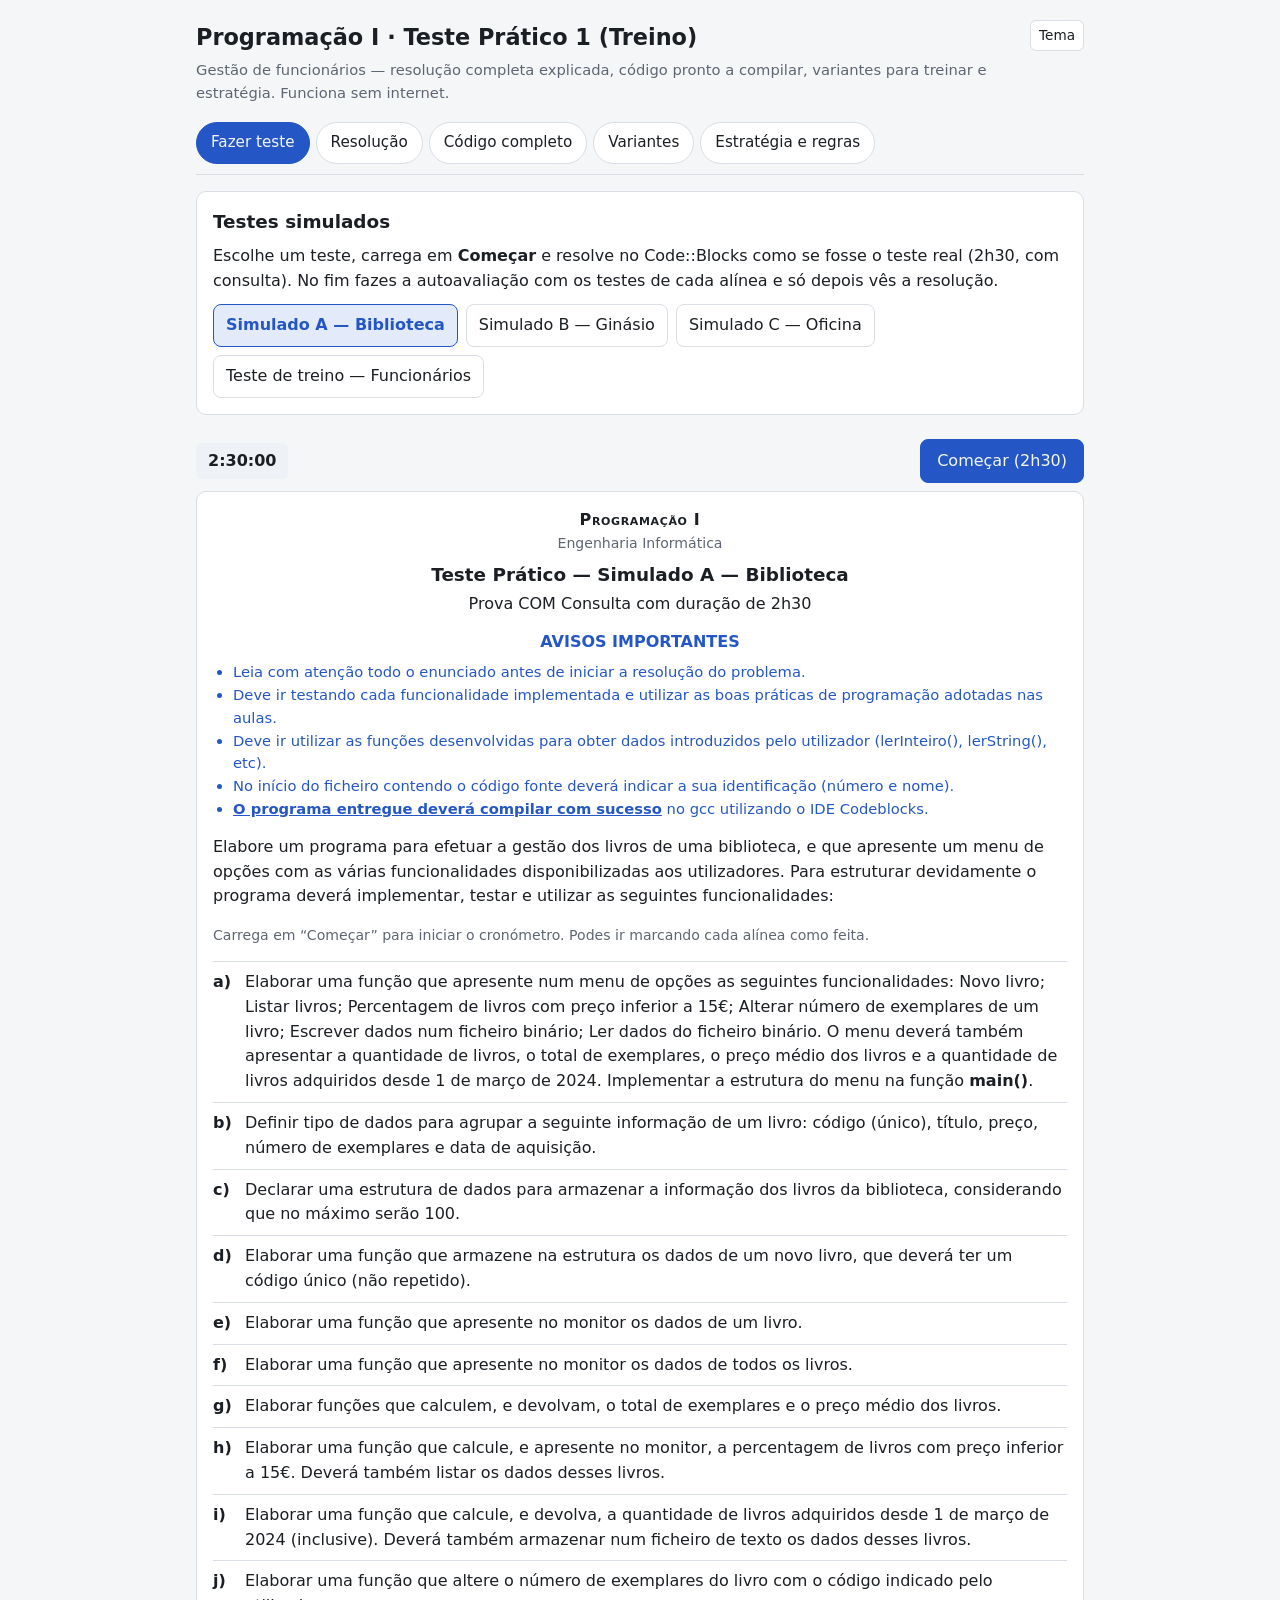
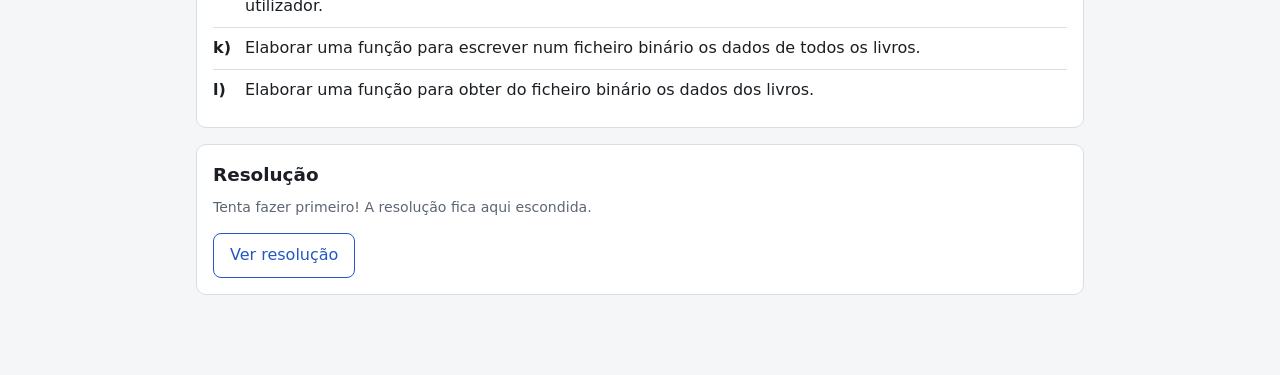
==== commit a8e03e8a: "Add three timed mock practical tests with self-assessment The guide now has a 'Fazer teste' tab with" ====
--- a/prog1-teste-pratico/prog1-teste-pratico.html
+++ b/prog1-teste-pratico/prog1-teste-pratico.html
@@ -63,6 +63,23 @@
 th{background:var(--surface2)}
 .ok{color:var(--ok);font-weight:700}
 .tablewrap{overflow-x:auto}
+.pick{font:inherit;border:1px solid var(--border);background:var(--surface);color:var(--text);padding:8px 12px;border-radius:8px;cursor:pointer}
+.pick.on{border-color:var(--accent);background:var(--accent-weak);color:var(--accent);font-weight:600}
+.exam{text-align:center}
+.exam .t1{font-variant:small-caps;font-weight:700;letter-spacing:.04em}
+.exam .t2{font-size:1.15rem;font-weight:700;margin:6px 0 2px}
+.avisos{color:var(--accent);font-size:.92rem;margin:8px 0 0;padding-left:18px}
+.al{display:flex;gap:10px;align-items:flex-start;padding:8px 0;border-top:1px solid var(--border)}
+.al:first-of-type{border-top:none}
+.al .lt{font-weight:700;min-width:22px}
+.al .tx{flex:1}
+.al label{font-size:.85rem;color:var(--muted);white-space:nowrap;display:flex;gap:4px;align-items:center}
+.al.done .tx{opacity:.6}
+.bar{position:sticky;top:57px;z-index:4;display:flex;justify-content:space-between;align-items:center;gap:8px;flex-wrap:wrap;background:var(--bg);padding:8px 0}
+.timer{font-variant-numeric:tabular-nums;font-weight:700;padding:6px 12px;border-radius:6px;background:var(--surface2)}
+.timer.low{background:var(--bad-bg);color:var(--bad)}
+.tests{margin:4px 0 0;padding-left:18px;font-size:.9rem;color:var(--muted)}
+.big{font-size:1.8rem;font-weight:700}
 .tip{border-left:4px solid var(--accent);background:var(--accent-weak);padding:8px 12px;border-radius:6px;margin:10px 0;font-size:.95rem}
 .trap{border-left:4px solid var(--bad);background:var(--bad-bg);padding:8px 12px;border-radius:6px;margin:10px 0;font-size:.95rem}
 </style>
@@ -78,11 +95,21 @@
 </header>
 
 <nav class="tabs" id="tabs">
+  <button data-tab="fazer">Fazer teste</button>
   <button data-tab="resolucao" class="on">Resolução</button>
   <button data-tab="codigo">Código completo</button>
   <button data-tab="variantes">Variantes</button>
   <button data-tab="estrategia">Estratégia e regras</button>
 </nav>
+
+<section class="tab" id="tab-fazer">
+  <div class="card">
+    <h2>Testes simulados</h2>
+    <p style="margin:0 0 10px">Escolhe um teste, carrega em <b>Começar</b> e resolve no Code::Blocks como se fosse o teste real (2h30, com consulta). No fim fazes a autoavaliação com os testes de cada alínea e só depois vês a resolução.</p>
+    <div class="row" id="simPick"></div>
+  </div>
+  <div id="simbox"></div>
+</section>
 
 <section class="tab on" id="tab-resolucao">
   <div class="card">
@@ -1382,7 +1409,159 @@
   a.href = URL.createObjectURL(new Blob([SRC], {type:"text/x-c"}));
   a.download = "main.c"; document.body.append(a); a.click(); a.remove();
 });
-showTab(store.get("tp_tab", "resolucao"));
+/* ================= TESTES SIMULADOS ================= */
+const SIMS = [{"id": "A", "titulo": "Simulado A — Biblioteca", "intro": "Elabore um programa para efetuar a gestão dos livros de uma biblioteca, e que apresente um menu de opções com as várias funcionalidades disponibilizadas aos utilizadores. Para estruturar devidamente o programa deverá implementar, testar e utilizar as seguintes funcionalidades:", "alineas": [["a", "Elaborar uma função que apresente num menu de opções as seguintes funcionalidades: Novo livro; Listar livros; Percentagem de livros com preço inferior a 15€; Alterar número de exemplares de um livro; Escrever dados num ficheiro binário; Ler dados do ficheiro binário. O menu deverá também apresentar a quantidade de livros, o total de exemplares, o preço médio dos livros e a quantidade de livros adquiridos desde 1 de março de 2024. Implementar a estrutura do menu na função <b>main()<\/b>.", ["O menu aparece de novo depois de cada opção e termina com a opção de sair.", "Uma letra que não existe mostra \"Opção inválida\".", "Os 4 valores do topo atualizam depois de acrescentar/alterar livros."]], ["b", "Definir tipo de dados para agrupar a seguinte informação de um livro: código (único), título, preço, número de exemplares e data de aquisição.", ["A data é uma struct própria (dia, mês, ano)."]], ["c", "Declarar uma estrutura de dados para armazenar a informação dos livros da biblioteca, considerando que no máximo serão 100.", ["Vetor de 100 + contador a começar em 0, dentro do main()."]], ["d", "Elaborar uma função que armazene na estrutura os dados de um novo livro, que deverá ter um código único (não repetido).", ["Inserir 3 livros e confirmar que aparecem na listagem.", "Inserir um código repetido: deve recusar."]], ["e", "Elaborar uma função que apresente no monitor os dados de um livro.", ["Datas com 2 dígitos (01/03/2024) e preço com 2 casas decimais."]], ["f", "Elaborar uma função que apresente no monitor os dados de todos os livros.", ["Sem livros mostra uma mensagem (não mostra lixo)."]], ["g", "Elaborar funções que calculem, e devolvam, o total de exemplares e o preço médio dos livros.", ["Livros com 3+1+5 exemplares → total 9.", "Preços 12.50, 15.00, 18.00 → média 15.17.", "Sem livros: média 0 (sem dividir por zero)."]], ["h", "Elaborar uma função que calcule, e apresente no monitor, a percentagem de livros com preço inferior a 15€. Deverá também listar os dados desses livros.", ["Um livro de 15.00€ exatos NÃO entra.", "1 em 3 → 33.33% (com casas decimais)."]], ["i", "Elaborar uma função que calcule, e devolva, a quantidade de livros adquiridos desde 1 de março de 2024 (inclusive). Deverá também armazenar num ficheiro de texto os dados desses livros.", ["01/03/2024 conta; 29/02/2024 não conta; 2025 conta.", "O ficheiro de texto tem só esses livros."]], ["j", "Elaborar uma função que altere o número de exemplares do livro com o código indicado pelo utilizador.", ["Alterar um livro existente e ver na listagem.", "Código inexistente → mensagem de erro."]], ["k", "Elaborar uma função para escrever num ficheiro binário os dados de todos os livros.", ["Gravar, sair do programa, voltar a abrir."]], ["l", "Elaborar uma função para obter do ficheiro binário os dados dos livros.", ["Depois de abrir o programa de novo, ler o ficheiro: os livros voltam todos iguais."]]], "src": "/*\n * Programacao I - Teste Pratico Simulado A\n * Gestao dos livros de uma biblioteca\n *\n * Numero: ________     Nome: ______________________________\n */\n\n#include <stdio.h>\n#include <string.h>\n#include <ctype.h>\n\n#define MAX_LIVROS 100\n#define MAX_TITULO 80\n#define PRECO_REF 15.0\n#define FICH_BINARIO \"livros.dat\"\n#define FICH_TEXTO \"aquisicoes.txt\"\n\n/* b) Tipos de dados */\ntypedef struct\n{\n    int dia;\n    int mes;\n    int ano;\n} tipoData;\n\ntypedef struct\n{\n    int codigo;\n    char titulo[MAX_TITULO];\n    float preco;\n    int exemplares;\n    tipoData dataAquisicao;\n} tipoLivro;\n\n/* Prototipos */\nchar menu(int quantLivros, int totalEx, float precoMed, int quantRecentes);\ntipoLivro lerDadosLivro(void);\nint procuraLivro(tipoLivro vetor[MAX_LIVROS], int quantLivros, int codigo);\nint acrescentaLivro(tipoLivro vetor[MAX_LIVROS], int quantLivros);\nvoid mostraLivro(tipoLivro livro);\nvoid mostraLivros(tipoLivro vetor[MAX_LIVROS], int quantLivros);\nint totalExemplares(tipoLivro vetor[MAX_LIVROS], int quantLivros);\nfloat precoMedio(tipoLivro vetor[MAX_LIVROS], int quantLivros);\nvoid percentagemPrecoInferior(tipoLivro vetor[MAX_LIVROS], int quantLivros);\nint adquiridosDesdeMarco2024(tipoLivro vetor[MAX_LIVROS], int quantLivros);\nvoid alteraExemplares(tipoLivro vetor[MAX_LIVROS], int quantLivros);\nvoid gravaFicheiroBinario(tipoLivro vetor[MAX_LIVROS], int quantLivros);\nint leFicheiroBinario(tipoLivro vetor[MAX_LIVROS]);\n\n/* Funcoes para leitura de dados (disponibilizadas nas aulas) */\nvoid limpaBufferStdin(void);\nint lerInteiro(int min, int max);\nfloat lerFloat(float min, float max);\nvoid lerString(char vetor[], int max);\ntipoData lerData(void);\n\n/* a) Estrutura do menu na funcao main() */\nint main(void)\n{\n    tipoLivro livros[MAX_LIVROS];      /* c) estrutura de dados */\n    int quantLivros = 0;\n    char opcao;\n\n    do\n    {\n        opcao = menu(quantLivros, totalExemplares(livros, quantLivros), precoMedio(livros, quantLivros),\n                     adquiridosDesdeMarco2024(livros, quantLivros));\n\n        switch (opcao)\n        {\n        case 'N':\n            quantLivros = acrescentaLivro(livros, quantLivros);\n            break;\n        case 'L':\n            mostraLivros(livros, quantLivros);\n            break;\n        case 'P':\n            percentagemPrecoInferior(livros, quantLivros);\n            break;\n        case 'A':\n            alteraExemplares(livros, quantLivros);\n            break;\n        case 'E':\n            gravaFicheiroBinario(livros, quantLivros);\n            break;\n        case 'R':\n            quantLivros = leFicheiroBinario(livros);\n            break;\n        case 'S':\n            printf(\"\\nFim do programa\\n\");\n            break;\n        default:\n            printf(\"\\nOpcao invalida\\n\");\n        }\n    }\n    while (opcao != 'S');\n\n    return 0;\n}\n\n/* a) Menu de opcoes */\nchar menu(int quantLivros, int totalEx, float precoMed, int quantRecentes)\n{\n    char op;\n\n    printf(\"\\n\\n************** Biblioteca **************\\n\");\n    printf(\" Livros: %d\\t Exemplares: %d\\t Preco medio: %.2f euros\\n\", quantLivros, totalEx, precoMed);\n    printf(\" Adquiridos desde 1 de marco de 2024: %d\\n\", quantRecentes);\n    printf(\"\\n N - Novo livro\");\n    printf(\"\\n L - Listar livros\");\n    printf(\"\\n P - Percentagem de livros com preco inferior a 15 euros\");\n    printf(\"\\n A - Alterar numero de exemplares\");\n    printf(\"\\n E - Escrever dados num ficheiro binario\");\n    printf(\"\\n R - Ler dados do ficheiro binario\");\n    printf(\"\\n S - Sair\");\n    printf(\"\\n\\t Opcao --> \");\n\n    op = getchar();\n    op = toupper(op);\n    if (op != '\\n' && op != EOF)\n    {\n        limpaBufferStdin();\n    }\n    return op;\n}\n\ntipoLivro lerDadosLivro(void)\n{\n    tipoLivro livro;\n\n    printf(\"Codigo do livro (1 a 99999): \");\n    livro.codigo = lerInteiro(1, 99999);\n    printf(\"Titulo: \");\n    lerString(livro.titulo, MAX_TITULO);\n    printf(\"Preco (euros): \");\n    livro.preco = lerFloat(0, 1000);\n    printf(\"Numero de exemplares: \");\n    livro.exemplares = lerInteiro(1, 1000);\n    printf(\"Data de aquisicao:\");\n    livro.dataAquisicao = lerData();\n\n    return livro;\n}\n\nint procuraLivro(tipoLivro vetor[MAX_LIVROS], int quantLivros, int codigo)\n{\n    int i, pos = -1;\n\n    for (i = 0; i < quantLivros; i++)\n    {\n        if (vetor[i].codigo == codigo)\n        {\n            pos = i;\n            i = quantLivros;\n        }\n    }\n    return pos;\n}\n\n/* d) Novo livro com codigo unico */\nint acrescentaLivro(tipoLivro vetor[MAX_LIVROS], int quantLivros)\n{\n    tipoLivro livro;\n\n    if (quantLivros == MAX_LIVROS)\n    {\n        printf(\"\\nImpossivel acrescentar: limite de %d livros atingido\\n\", MAX_LIVROS);\n    }\n    else\n    {\n        livro = lerDadosLivro();\n        if (procuraLivro(vetor, quantLivros, livro.codigo) != -1)\n        {\n            printf(\"\\nJa existe um livro com o codigo %d - nao foi acrescentado\\n\", livro.codigo);\n        }\n        else\n        {\n            vetor[quantLivros] = livro;\n            quantLivros++;\n        }\n    }\n    return quantLivros;\n}\n\n/* e) Mostra um livro */\nvoid mostraLivro(tipoLivro livro)\n{\n    printf(\"\\n %5d  %-30s %8.2f %5d   %02d/%02d/%04d\", livro.codigo, livro.titulo, livro.preco,\n           livro.exemplares, livro.dataAquisicao.dia, livro.dataAquisicao.mes, livro.dataAquisicao.ano);\n}\n\n/* f) Mostra todos os livros */\nvoid mostraLivros(tipoLivro vetor[MAX_LIVROS], int quantLivros)\n{\n    int i;\n\n    if (quantLivros == 0)\n    {\n        printf(\"\\nNao existem livros registados\\n\");\n    }\n    else\n    {\n        printf(\"\\n Cod.   Titulo                            Preco   Ex.   Aquisicao\");\n        for (i = 0; i < quantLivros; i++)\n        {\n            mostraLivro(vetor[i]);\n        }\n        printf(\"\\n\");\n    }\n}\n\n/* g) Total de exemplares */\nint totalExemplares(tipoLivro vetor[MAX_LIVROS], int quantLivros)\n{\n    int i, total = 0;\n\n    for (i = 0; i < quantLivros; i++)\n    {\n        total += vetor[i].exemplares;\n    }\n    return total;\n}\n\n/* g) Preco medio dos livros */\nfloat precoMedio(tipoLivro vetor[MAX_LIVROS], int quantLivros)\n{\n    int i;\n    float soma = 0, media = 0;\n\n    for (i = 0; i < quantLivros; i++)\n    {\n        soma += vetor[i].preco;\n    }\n    if (quantLivros > 0)\n    {\n        media = soma / quantLivros;\n    }\n    return media;\n}\n\n/* h) Percentagem de livros com preco inferior a 15 euros + listagem */\nvoid percentagemPrecoInferior(tipoLivro vetor[MAX_LIVROS], int quantLivros)\n{\n    int i, conta = 0;\n    float percentagem;\n\n    if (quantLivros == 0)\n    {\n        printf(\"\\nNao existem livros registados\\n\");\n    }\n    else\n    {\n        for (i = 0; i < quantLivros; i++)\n        {\n            if (vetor[i].preco < PRECO_REF)\n            {\n                mostraLivro(vetor[i]);\n                conta++;\n            }\n        }\n        percentagem = (float) conta * 100 / quantLivros;\n        printf(\"\\n\\nLivros com preco inferior a 15 euros: %d (%.2f%%)\\n\", conta, percentagem);\n    }\n}\n\n/* i) Livros adquiridos desde 1 de marco de 2024 (inclusive) + ficheiro de texto */\nint adquiridosDesdeMarco2024(tipoLivro vetor[MAX_LIVROS], int quantLivros)\n{\n    FILE *ficheiro;\n    int i, conta = 0;\n    tipoData d;\n\n    ficheiro = fopen(FICH_TEXTO, \"w\");\n    if (ficheiro == NULL)\n    {\n        printf(\"\\nErro ao abrir o ficheiro %s\\n\", FICH_TEXTO);\n    }\n    for (i = 0; i < quantLivros; i++)\n    {\n        d = vetor[i].dataAquisicao;\n        if (d.ano > 2024 || (d.ano == 2024 && d.mes >= 3))\n        {\n            conta++;\n            if (ficheiro != NULL)\n            {\n                fprintf(ficheiro, \"%d\\t%s\\t%.2f\\t%d\\t%02d/%02d/%04d\\n\", vetor[i].codigo, vetor[i].titulo,\n                        vetor[i].preco, vetor[i].exemplares, d.dia, d.mes, d.ano);\n            }\n        }\n    }\n    if (ficheiro != NULL)\n    {\n        fprintf(ficheiro, \"Total: %d\\n\", conta);\n        fclose(ficheiro);\n    }\n    return conta;\n}\n\n/* j) Alterar o numero de exemplares */\nvoid alteraExemplares(tipoLivro vetor[MAX_LIVROS], int quantLivros)\n{\n    int codigo, pos;\n\n    printf(\"Codigo do livro: \");\n    codigo = lerInteiro(1, 99999);\n    pos = procuraLivro(vetor, quantLivros, codigo);\n    if (pos == -1)\n    {\n        printf(\"\\nNao existe nenhum livro com o codigo %d\\n\", codigo);\n    }\n    else\n    {\n        printf(\"Exemplares atuais: %d\\nNovo numero de exemplares: \", vetor[pos].exemplares);\n        vetor[pos].exemplares = lerInteiro(0, 1000);\n    }\n}\n\n/* k) Escrever ficheiro binario */\nvoid gravaFicheiroBinario(tipoLivro vetor[MAX_LIVROS], int quantLivros)\n{\n    FILE *ficheiro;\n\n    ficheiro = fopen(FICH_BINARIO, \"wb\");\n    if (ficheiro == NULL)\n    {\n        printf(\"\\nErro ao abrir o ficheiro %s\\n\", FICH_BINARIO);\n    }\n    else\n    {\n        fwrite(&quantLivros, sizeof(int), 1, ficheiro);\n        fwrite(vetor, sizeof(tipoLivro), quantLivros, ficheiro);\n        fclose(ficheiro);\n        printf(\"\\nDados de %d livros gravados\\n\", quantLivros);\n    }\n}\n\n/* l) Ler ficheiro binario */\nint leFicheiroBinario(tipoLivro vetor[MAX_LIVROS])\n{\n    FILE *ficheiro;\n    int quantLivros = 0;\n\n    ficheiro = fopen(FICH_BINARIO, \"rb\");\n    if (ficheiro == NULL)\n    {\n        printf(\"\\nErro ao abrir o ficheiro %s\\n\", FICH_BINARIO);\n    }\n    else\n    {\n        if (fread(&quantLivros, sizeof(int), 1, ficheiro) != 1 || quantLivros < 0 || quantLivros > MAX_LIVROS)\n        {\n            quantLivros = 0;\n        }\n        else if (fread(vetor, sizeof(tipoLivro), quantLivros, ficheiro) != (size_t) quantLivros)\n        {\n            quantLivros = 0;\n        }\n        fclose(ficheiro);\n        printf(\"\\nDados de %d livros lidos\\n\", quantLivros);\n    }\n    return quantLivros;\n}\n\n/************ Funcoes para leitura de dados ************/\n\nvoid limpaBufferStdin(void)\n{\n    int lixo;\n\n    do\n    {\n        lixo = getchar();\n    }\n    while (lixo != '\\n' && lixo != EOF);\n}\n\nint lerInteiro(int min, int max)\n{\n    int numero = 0, controlo;\n\n    do\n    {\n        controlo = scanf(\"%d\", &numero);\n        limpaBufferStdin();\n    }\n    while (numero < min || numero > max || controlo == 0);\n\n    return numero;\n}\n\nfloat lerFloat(float min, float max)\n{\n    float numero = 0;\n    int controlo;\n\n    do\n    {\n        controlo = scanf(\"%f\", &numero);\n        limpaBufferStdin();\n    }\n    while (numero < min || numero > max || controlo == 0);\n\n    return numero;\n}\n\nvoid lerString(char vetor[], int max)\n{\n    int tamanhoString;\n\n    do\n    {\n        fgets(vetor, max, stdin);\n        tamanhoString = strlen(vetor);\n    }\n    while (tamanhoString == 1);    /* repete se so foi introduzido o \\n */\n\n    if (vetor[tamanhoString - 1] != '\\n')\n    {\n        limpaBufferStdin();\n    }\n    else\n    {\n        vetor[tamanhoString - 1] = '\\0';\n    }\n}\n\ntipoData lerData(void)\n{\n    tipoData data;\n    int maxDiaMes;\n\n    printf(\"\\n Ano (%d a %d): \", 1950, 2026);\n    data.ano = lerInteiro(1950, 2026);\n\n    printf(\" Mes (%d a %d): \", 1, 12);\n    data.mes = lerInteiro(1, 12);\n\n    switch (data.mes)\n    {\n    case 2:\n        if ((data.ano % 400 == 0) || (data.ano % 4 == 0 && data.ano % 100 != 0))\n        {\n            maxDiaMes = 29;\n        }\n        else\n        {\n            maxDiaMes = 28;\n        }\n        break;\n    case 4:\n    case 6:\n    case 9:\n    case 11:\n        maxDiaMes = 30;\n        break;\n    default:\n        maxDiaMes = 31;\n    }\n    printf(\" Dia (%d a %d): \", 1, maxDiaMes);\n    data.dia = lerInteiro(1, maxDiaMes);\n\n    return data;\n}\n"}, {"id": "B", "titulo": "Simulado B — Ginásio", "intro": "Elabore um programa para efetuar a gestão dos sócios de um ginásio, e que apresente um menu de opções com as várias funcionalidades disponibilizadas aos utilizadores. Para estruturar devidamente o programa deverá implementar, testar e utilizar as seguintes funcionalidades:", "alineas": [["a", "Elaborar uma função que apresente num menu de opções as seguintes funcionalidades: Novo sócio; Listar sócios; Percentagem de sócios com mais de 10 aulas; Sócios inscritos antes de 2023; Registar aula de um sócio; Eliminar sócio; Escrever dados num ficheiro binário; Ler dados do ficheiro binário. O menu deverá também apresentar a quantidade de sócios, o total das mensalidades e o nome do sócio com mais aulas frequentadas. Implementar a estrutura do menu na função <b>main()<\/b>.", ["Sem sócios, o \"sócio com mais aulas\" não pode mostrar lixo.", "Os valores do topo atualizam a cada volta."]], ["b", "Definir tipo de dados para agrupar a seguinte informação de um sócio: número (único), nome, mensalidade, data de inscrição e número de aulas frequentadas.", ["Data como struct própria."]], ["c", "Declarar uma estrutura de dados para armazenar a informação dos sócios, considerando que no máximo serão 80.", ["Vetor de 80 + contador."]], ["d", "Elaborar uma função que armazene na estrutura os dados de um novo sócio, que deverá ter um número único. Um sócio novo começa com 0 aulas.", ["Número repetido é recusado.", "As aulas não são pedidas ao utilizador (ficam a 0)."]], ["e", "Elaborar uma função que apresente no monitor os dados de um sócio.", ["Mostra também as aulas."]], ["f", "Elaborar uma função que apresente no monitor os dados de todos os sócios.", ["Sem sócios mostra mensagem."]], ["g", "Elaborar funções que calculem, e devolvam, o total das mensalidades e a posição do sócio com mais aulas.", ["Mensalidades 30 + 25.50 + 40 = 95.50.", "Depois de registar aulas, o nome no menu muda."]], ["h", "Elaborar uma função que calcule, e apresente no monitor, a percentagem de sócios com mais de 10 aulas, listando esses sócios.", ["Com exatamente 10 aulas NÃO entra; com 11 entra."]], ["i", "Elaborar uma função que calcule, e devolva, a quantidade de sócios inscritos antes de 2023. Deverá também armazenar num ficheiro de texto os dados desses sócios.", ["31/12/2022 conta; 01/01/2023 não conta."]], ["j", "Elaborar uma função que registe uma aula (some 1 às aulas) do sócio com o número indicado pelo utilizador.", ["Número inexistente → mensagem."]], ["k", "Elaborar uma função que elimine o sócio com o número indicado pelo utilizador.", ["Eliminar o 1.º de 3 sócios: os outros 2 continuam certos na listagem.", "O contador desce 1."]], ["l", "Elaborar uma função para escrever num ficheiro binário os dados de todos os sócios.", ["Gravar e confirmar que não dá erro."]], ["m", "Elaborar uma função para obter do ficheiro binário os dados dos sócios.", ["Fechar, abrir, ler: dados iguais (incluindo as aulas)."]]], "src": "/*\n * Programacao I - Teste Pratico Simulado B\n * Gestao dos socios de um ginasio\n *\n * Numero: ________     Nome: ______________________________\n */\n\n#include <stdio.h>\n#include <string.h>\n#include <ctype.h>\n\n#define MAX_SOCIOS 80\n#define MAX_NOME 50\n#define AULAS_REF 10\n#define FICH_BINARIO \"socios.dat\"\n#define FICH_TEXTO \"socios_antigos.txt\"\n\n/* b) Tipos de dados */\ntypedef struct\n{\n    int dia;\n    int mes;\n    int ano;\n} tipoData;\n\ntypedef struct\n{\n    int numero;\n    char nome[MAX_NOME];\n    float mensalidade;\n    tipoData dataInscricao;\n    int aulas;\n} tipoSocio;\n\n/* Prototipos */\nchar menu(int quantSocios, float totalMensal, tipoSocio vetor[MAX_SOCIOS], int posMaisAulas);\ntipoSocio lerDadosSocio(void);\nint procuraSocio(tipoSocio vetor[MAX_SOCIOS], int quantSocios, int numero);\nint acrescentaSocio(tipoSocio vetor[MAX_SOCIOS], int quantSocios);\nvoid mostraSocio(tipoSocio socio);\nvoid mostraSocios(tipoSocio vetor[MAX_SOCIOS], int quantSocios);\nfloat totalMensalidades(tipoSocio vetor[MAX_SOCIOS], int quantSocios);\nint socioMaisAulas(tipoSocio vetor[MAX_SOCIOS], int quantSocios);\nvoid percentagemMaisAulas(tipoSocio vetor[MAX_SOCIOS], int quantSocios);\nint inscritosAntes2023(tipoSocio vetor[MAX_SOCIOS], int quantSocios);\nvoid registaAula(tipoSocio vetor[MAX_SOCIOS], int quantSocios);\nint eliminaSocio(tipoSocio vetor[MAX_SOCIOS], int quantSocios);\nvoid gravaFicheiroBinario(tipoSocio vetor[MAX_SOCIOS], int quantSocios);\nint leFicheiroBinario(tipoSocio vetor[MAX_SOCIOS]);\n\n/* Funcoes para leitura de dados (disponibilizadas nas aulas) */\nvoid limpaBufferStdin(void);\nint lerInteiro(int min, int max);\nfloat lerFloat(float min, float max);\nvoid lerString(char vetor[], int max);\ntipoData lerData(void);\n\n/* a) Estrutura do menu na funcao main() */\nint main(void)\n{\n    tipoSocio socios[MAX_SOCIOS];      /* c) estrutura de dados */\n    int quantSocios = 0;\n    char opcao;\n\n    do\n    {\n        opcao = menu(quantSocios, totalMensalidades(socios, quantSocios), socios,\n                     socioMaisAulas(socios, quantSocios));\n\n        switch (opcao)\n        {\n        case 'N':\n            quantSocios = acrescentaSocio(socios, quantSocios);\n            break;\n        case 'L':\n            mostraSocios(socios, quantSocios);\n            break;\n        case 'P':\n            percentagemMaisAulas(socios, quantSocios);\n            break;\n        case 'I':\n            printf(\"\\nSocios inscritos antes de 2023: %d (ver %s)\\n\",\n                   inscritosAntes2023(socios, quantSocios), FICH_TEXTO);\n            break;\n        case 'A':\n            registaAula(socios, quantSocios);\n            break;\n        case 'X':\n            quantSocios = eliminaSocio(socios, quantSocios);\n            break;\n        case 'E':\n            gravaFicheiroBinario(socios, quantSocios);\n            break;\n        case 'R':\n            quantSocios = leFicheiroBinario(socios);\n            break;\n        case 'S':\n            printf(\"\\nFim do programa\\n\");\n            break;\n        default:\n            printf(\"\\nOpcao invalida\\n\");\n        }\n    }\n    while (opcao != 'S');\n\n    return 0;\n}\n\n/* a) Menu de opcoes */\nchar menu(int quantSocios, float totalMensal, tipoSocio vetor[MAX_SOCIOS], int posMaisAulas)\n{\n    char op;\n\n    printf(\"\\n\\n************** Ginasio **************\\n\");\n    printf(\" Socios: %d\\t Total das mensalidades: %.2f euros\\n\", quantSocios, totalMensal);\n    if (posMaisAulas == -1)\n    {\n        printf(\" Socio com mais aulas: ---\\n\");\n    }\n    else\n    {\n        printf(\" Socio com mais aulas: %s (%d aulas)\\n\", vetor[posMaisAulas].nome, vetor[posMaisAulas].aulas);\n    }\n    printf(\"\\n N - Novo socio\");\n    printf(\"\\n L - Listar socios\");\n    printf(\"\\n P - Percentagem de socios com mais de 10 aulas\");\n    printf(\"\\n I - Socios inscritos antes de 2023\");\n    printf(\"\\n A - Registar aula de um socio\");\n    printf(\"\\n X - Eliminar socio\");\n    printf(\"\\n E - Escrever dados num ficheiro binario\");\n    printf(\"\\n R - Ler dados do ficheiro binario\");\n    printf(\"\\n S - Sair\");\n    printf(\"\\n\\t Opcao --> \");\n\n    op = getchar();\n    op = toupper(op);\n    if (op != '\\n' && op != EOF)\n    {\n        limpaBufferStdin();\n    }\n    return op;\n}\n\ntipoSocio lerDadosSocio(void)\n{\n    tipoSocio socio;\n\n    printf(\"Numero de socio (1 a 9999): \");\n    socio.numero = lerInteiro(1, 9999);\n    printf(\"Nome: \");\n    lerString(socio.nome, MAX_NOME);\n    printf(\"Mensalidade (euros): \");\n    socio.mensalidade = lerFloat(0, 500);\n    printf(\"Data de inscricao:\");\n    socio.dataInscricao = lerData();\n    socio.aulas = 0;                 /* novo socio ainda nao tem aulas */\n\n    return socio;\n}\n\nint procuraSocio(tipoSocio vetor[MAX_SOCIOS], int quantSocios, int numero)\n{\n    int i, pos = -1;\n\n    for (i = 0; i < quantSocios; i++)\n    {\n        if (vetor[i].numero == numero)\n        {\n            pos = i;\n            i = quantSocios;\n        }\n    }\n    return pos;\n}\n\n/* d) Novo socio com numero unico */\nint acrescentaSocio(tipoSocio vetor[MAX_SOCIOS], int quantSocios)\n{\n    tipoSocio socio;\n\n    if (quantSocios == MAX_SOCIOS)\n    {\n        printf(\"\\nImpossivel acrescentar: limite de %d socios atingido\\n\", MAX_SOCIOS);\n    }\n    else\n    {\n        socio = lerDadosSocio();\n        if (procuraSocio(vetor, quantSocios, socio.numero) != -1)\n        {\n            printf(\"\\nJa existe um socio com o numero %d - nao foi acrescentado\\n\", socio.numero);\n        }\n        else\n        {\n            vetor[quantSocios] = socio;\n            quantSocios++;\n        }\n    }\n    return quantSocios;\n}\n\n/* e) Mostra um socio */\nvoid mostraSocio(tipoSocio socio)\n{\n    printf(\"\\n %4d  %-25s %8.2f   %02d/%02d/%04d  %4d\", socio.numero, socio.nome, socio.mensalidade,\n           socio.dataInscricao.dia, socio.dataInscricao.mes, socio.dataInscricao.ano, socio.aulas);\n}\n\n/* f) Mostra todos os socios */\nvoid mostraSocios(tipoSocio vetor[MAX_SOCIOS], int quantSocios)\n{\n    int i;\n\n    if (quantSocios == 0)\n    {\n        printf(\"\\nNao existem socios registados\\n\");\n    }\n    else\n    {\n        printf(\"\\n Num.  Nome                      Mensal.   Inscricao   Aulas\");\n        for (i = 0; i < quantSocios; i++)\n        {\n            mostraSocio(vetor[i]);\n        }\n        printf(\"\\n\");\n    }\n}\n\n/* g) Total das mensalidades */\nfloat totalMensalidades(tipoSocio vetor[MAX_SOCIOS], int quantSocios)\n{\n    int i;\n    float total = 0;\n\n    for (i = 0; i < quantSocios; i++)\n    {\n        total += vetor[i].mensalidade;\n    }\n    return total;\n}\n\n/* g) Posicao do socio com mais aulas (-1 se nao houver socios) */\nint socioMaisAulas(tipoSocio vetor[MAX_SOCIOS], int quantSocios)\n{\n    int i, pos = -1;\n\n    if (quantSocios > 0)\n    {\n        pos = 0;\n        for (i = 1; i < quantSocios; i++)\n        {\n            if (vetor[i].aulas > vetor[pos].aulas)\n            {\n                pos = i;\n            }\n        }\n    }\n    return pos;\n}\n\n/* h) Percentagem de socios com mais de 10 aulas + listagem */\nvoid percentagemMaisAulas(tipoSocio vetor[MAX_SOCIOS], int quantSocios)\n{\n    int i, conta = 0;\n    float percentagem;\n\n    if (quantSocios == 0)\n    {\n        printf(\"\\nNao existem socios registados\\n\");\n    }\n    else\n    {\n        for (i = 0; i < quantSocios; i++)\n        {\n            if (vetor[i].aulas > AULAS_REF)\n            {\n                mostraSocio(vetor[i]);\n                conta++;\n            }\n        }\n        percentagem = (float) conta * 100 / quantSocios;\n        printf(\"\\n\\nSocios com mais de 10 aulas: %d (%.2f%%)\\n\", conta, percentagem);\n    }\n}\n\n/* i) Inscritos antes de 1 de janeiro de 2023 + ficheiro de texto */\nint inscritosAntes2023(tipoSocio vetor[MAX_SOCIOS], int quantSocios)\n{\n    FILE *ficheiro;\n    int i, conta = 0;\n\n    ficheiro = fopen(FICH_TEXTO, \"w\");\n    if (ficheiro == NULL)\n    {\n        printf(\"\\nErro ao abrir o ficheiro %s\\n\", FICH_TEXTO);\n    }\n    for (i = 0; i < quantSocios; i++)\n    {\n        if (vetor[i].dataInscricao.ano < 2023)\n        {\n            conta++;\n            if (ficheiro != NULL)\n            {\n                fprintf(ficheiro, \"%d\\t%s\\t%.2f\\t%02d/%02d/%04d\\t%d\\n\", vetor[i].numero, vetor[i].nome,\n                        vetor[i].mensalidade, vetor[i].dataInscricao.dia, vetor[i].dataInscricao.mes,\n                        vetor[i].dataInscricao.ano, vetor[i].aulas);\n            }\n        }\n    }\n    if (ficheiro != NULL)\n    {\n        fprintf(ficheiro, \"Total: %d\\n\", conta);\n        fclose(ficheiro);\n    }\n    return conta;\n}\n\n/* j) Registar uma aula do socio com o numero indicado */\nvoid registaAula(tipoSocio vetor[MAX_SOCIOS], int quantSocios)\n{\n    int numero, pos;\n\n    printf(\"Numero de socio: \");\n    numero = lerInteiro(1, 9999);\n    pos = procuraSocio(vetor, quantSocios, numero);\n    if (pos == -1)\n    {\n        printf(\"\\nNao existe nenhum socio com o numero %d\\n\", numero);\n    }\n    else\n    {\n        vetor[pos].aulas++;\n        printf(\"\\n%s tem agora %d aulas\\n\", vetor[pos].nome, vetor[pos].aulas);\n    }\n}\n\n/* k) Eliminar o socio com o numero indicado */\nint eliminaSocio(tipoSocio vetor[MAX_SOCIOS], int quantSocios)\n{\n    int numero, pos, i;\n\n    printf(\"Numero do socio a eliminar: \");\n    numero = lerInteiro(1, 9999);\n    pos = procuraSocio(vetor, quantSocios, numero);\n    if (pos == -1)\n    {\n        printf(\"\\nNao existe nenhum socio com o numero %d\\n\", numero);\n    }\n    else\n    {\n        for (i = pos; i < quantSocios - 1; i++)\n        {\n            vetor[i] = vetor[i + 1];\n        }\n        quantSocios--;\n        printf(\"\\nSocio %d eliminado\\n\", numero);\n    }\n    return quantSocios;\n}\n\n/* l) Escrever ficheiro binario */\nvoid gravaFicheiroBinario(tipoSocio vetor[MAX_SOCIOS], int quantSocios)\n{\n    FILE *ficheiro;\n\n    ficheiro = fopen(FICH_BINARIO, \"wb\");\n    if (ficheiro == NULL)\n    {\n        printf(\"\\nErro ao abrir o ficheiro %s\\n\", FICH_BINARIO);\n    }\n    else\n    {\n        fwrite(&quantSocios, sizeof(int), 1, ficheiro);\n        fwrite(vetor, sizeof(tipoSocio), quantSocios, ficheiro);\n        fclose(ficheiro);\n        printf(\"\\nDados de %d socios gravados\\n\", quantSocios);\n    }\n}\n\n/* m) Ler ficheiro binario */\nint leFicheiroBinario(tipoSocio vetor[MAX_SOCIOS])\n{\n    FILE *ficheiro;\n    int quantSocios = 0;\n\n    ficheiro = fopen(FICH_BINARIO, \"rb\");\n    if (ficheiro == NULL)\n    {\n        printf(\"\\nErro ao abrir o ficheiro %s\\n\", FICH_BINARIO);\n    }\n    else\n    {\n        if (fread(&quantSocios, sizeof(int), 1, ficheiro) != 1 || quantSocios < 0 || quantSocios > MAX_SOCIOS)\n        {\n            quantSocios = 0;\n        }\n        else if (fread(vetor, sizeof(tipoSocio), quantSocios, ficheiro) != (size_t) quantSocios)\n        {\n            quantSocios = 0;\n        }\n        fclose(ficheiro);\n        printf(\"\\nDados de %d socios lidos\\n\", quantSocios);\n    }\n    return quantSocios;\n}\n\n/************ Funcoes para leitura de dados ************/\n\nvoid limpaBufferStdin(void)\n{\n    int lixo;\n\n    do\n    {\n        lixo = getchar();\n    }\n    while (lixo != '\\n' && lixo != EOF);\n}\n\nint lerInteiro(int min, int max)\n{\n    int numero = 0, controlo;\n\n    do\n    {\n        controlo = scanf(\"%d\", &numero);\n        limpaBufferStdin();\n    }\n    while (numero < min || numero > max || controlo == 0);\n\n    return numero;\n}\n\nfloat lerFloat(float min, float max)\n{\n    float numero = 0;\n    int controlo;\n\n    do\n    {\n        controlo = scanf(\"%f\", &numero);\n        limpaBufferStdin();\n    }\n    while (numero < min || numero > max || controlo == 0);\n\n    return numero;\n}\n\nvoid lerString(char vetor[], int max)\n{\n    int tamanhoString;\n\n    do\n    {\n        fgets(vetor, max, stdin);\n        tamanhoString = strlen(vetor);\n    }\n    while (tamanhoString == 1);    /* repete se so foi introduzido o \\n */\n\n    if (vetor[tamanhoString - 1] != '\\n')\n    {\n        limpaBufferStdin();\n    }\n    else\n    {\n        vetor[tamanhoString - 1] = '\\0';\n    }\n}\n\ntipoData lerData(void)\n{\n    tipoData data;\n    int maxDiaMes;\n\n    printf(\"\\n Ano (%d a %d): \", 1950, 2026);\n    data.ano = lerInteiro(1950, 2026);\n\n    printf(\" Mes (%d a %d): \", 1, 12);\n    data.mes = lerInteiro(1, 12);\n\n    switch (data.mes)\n    {\n    case 2:\n        if ((data.ano % 400 == 0) || (data.ano % 4 == 0 && data.ano % 100 != 0))\n        {\n            maxDiaMes = 29;\n        }\n        else\n        {\n            maxDiaMes = 28;\n        }\n        break;\n    case 4:\n    case 6:\n    case 9:\n    case 11:\n        maxDiaMes = 30;\n        break;\n    default:\n        maxDiaMes = 31;\n    }\n    printf(\" Dia (%d a %d): \", 1, maxDiaMes);\n    data.dia = lerInteiro(1, maxDiaMes);\n\n    return data;\n}\n"}, {"id": "C", "titulo": "Simulado C — Oficina", "intro": "Elabore um programa para efetuar a gestão das reparações de uma oficina automóvel, e que apresente um menu de opções com as várias funcionalidades disponibilizadas aos utilizadores. Para estruturar devidamente o programa deverá implementar, testar e utilizar as seguintes funcionalidades:", "alineas": [["a", "Elaborar uma função que apresente num menu de opções as seguintes funcionalidades: Nova reparação; Listar reparações; Percentagem de reparações pendentes; Reparações de uma viatura; Concluir reparação; Reparações de um mês/ano; Escrever dados num ficheiro binário; Ler dados do ficheiro binário. O menu deverá também apresentar a quantidade de reparações, a quantidade de reparações pendentes e o valor total das reparações concluídas. Implementar a estrutura do menu na função <b>main()<\/b>.", ["Os 3 valores do topo atualizam depois de concluir uma reparação."]], ["b", "Definir tipo de dados para agrupar a seguinte informação de uma reparação: código (único), matrícula da viatura, descrição, valor, data de entrada e estado (pendente ou concluída).", ["Estado guardado como inteiro com constantes (#define PENDENTE 0 / CONCLUIDA 1)."]], ["c", "Declarar uma estrutura de dados para armazenar a informação das reparações, considerando que no máximo serão 60.", ["Vetor de 60 + contador."]], ["d", "Elaborar uma função que armazene na estrutura os dados de uma nova reparação, que deverá ter um código único. Uma reparação nova fica pendente.", ["Código repetido recusado.", "O estado não é pedido: fica \"Pendente\"."]], ["e", "Elaborar uma função que apresente no monitor os dados de uma reparação.", ["Mostra o estado em texto (Pendente/Concluída), não 0/1."]], ["f", "Elaborar uma função que apresente no monitor os dados de todas as reparações.", ["Sem reparações mostra mensagem."]], ["g", "Elaborar uma função que calcule, e devolva, o valor total das reparações concluídas e a quantidade de reparações pendentes.", ["Devolve dois valores: um com return e outro por ponteiro.", "150 concluída + 300.50 e 80 pendentes → 150.00 e 2."]], ["h", "Elaborar uma função que calcule, e apresente no monitor, a percentagem de reparações pendentes, listando essas reparações.", ["2 em 3 → 66.67%."]], ["i", "Elaborar uma função que calcule, e devolva, a quantidade de reparações da viatura com a matrícula indicada pelo utilizador. Deverá também armazenar num ficheiro de texto os dados dessas reparações.", ["Comparar strings com strcmp (não com ==).", "Matrícula com 2 reparações → 2 e ficheiro com as duas."]], ["j", "Elaborar uma função que conclua a reparação com o código indicado pelo utilizador (apenas se estiver pendente).", ["Concluir 2 vezes a mesma → a 2.ª dá aviso.", "Código inexistente → mensagem."]], ["k", "Elaborar uma função que liste as reparações com data de entrada num mês e ano indicados pelo utilizador.", ["10/2026 mostra só as de outubro de 2026."]], ["l", "Elaborar uma função para escrever num ficheiro binário os dados de todas as reparações.", ["Gravar sem erro."]], ["m", "Elaborar uma função para obter do ficheiro binário os dados das reparações.", ["Fechar, abrir, ler: estados e valores iguais."]]], "src": "/*\n * Programacao I - Teste Pratico Simulado C\n * Gestao das reparacoes de uma oficina\n *\n * Numero: ________     Nome: ______________________________\n */\n\n#include <stdio.h>\n#include <string.h>\n#include <ctype.h>\n\n#define MAX_REPARACOES 60\n#define MAX_MATRICULA 10\n#define MAX_DESCRICAO 60\n#define PENDENTE 0\n#define CONCLUIDA 1\n#define FICH_BINARIO \"reparacoes.dat\"\n#define FICH_TEXTO \"viatura.txt\"\n\n/* b) Tipos de dados */\ntypedef struct\n{\n    int dia;\n    int mes;\n    int ano;\n} tipoData;\n\ntypedef struct\n{\n    int codigo;\n    char matricula[MAX_MATRICULA];\n    char descricao[MAX_DESCRICAO];\n    float valor;\n    tipoData dataEntrada;\n    int estado;                      /* PENDENTE ou CONCLUIDA */\n} tipoReparacao;\n\n/* Prototipos */\nchar menu(int quantRep, int quantPendentes, float totalConcluidas);\ntipoReparacao lerDadosReparacao(void);\nint procuraReparacao(tipoReparacao vetor[MAX_REPARACOES], int quantRep, int codigo);\nint acrescentaReparacao(tipoReparacao vetor[MAX_REPARACOES], int quantRep);\nvoid mostraReparacao(tipoReparacao rep);\nvoid mostraReparacoes(tipoReparacao vetor[MAX_REPARACOES], int quantRep);\nfloat valorConcluidas(tipoReparacao vetor[MAX_REPARACOES], int quantRep, int *quantPendentes);\nvoid percentagemPendentes(tipoReparacao vetor[MAX_REPARACOES], int quantRep);\nint reparacoesViatura(tipoReparacao vetor[MAX_REPARACOES], int quantRep);\nvoid concluiReparacao(tipoReparacao vetor[MAX_REPARACOES], int quantRep);\nvoid listaMesAno(tipoReparacao vetor[MAX_REPARACOES], int quantRep);\nvoid gravaFicheiroBinario(tipoReparacao vetor[MAX_REPARACOES], int quantRep);\nint leFicheiroBinario(tipoReparacao vetor[MAX_REPARACOES]);\n\n/* Funcoes para leitura de dados (disponibilizadas nas aulas) */\nvoid limpaBufferStdin(void);\nint lerInteiro(int min, int max);\nfloat lerFloat(float min, float max);\nvoid lerString(char vetor[], int max);\ntipoData lerData(void);\n\n/* a) Estrutura do menu na funcao main() */\nint main(void)\n{\n    tipoReparacao reparacoes[MAX_REPARACOES];   /* c) estrutura de dados */\n    int quantRep = 0, quantPendentes = 0, quant;\n    float totalConcluidas;\n    char opcao;\n\n    do\n    {\n        totalConcluidas = valorConcluidas(reparacoes, quantRep, &quantPendentes);\n        opcao = menu(quantRep, quantPendentes, totalConcluidas);\n\n        switch (opcao)\n        {\n        case 'N':\n            quantRep = acrescentaReparacao(reparacoes, quantRep);\n            break;\n        case 'L':\n            mostraReparacoes(reparacoes, quantRep);\n            break;\n        case 'P':\n            percentagemPendentes(reparacoes, quantRep);\n            break;\n        case 'V':\n            quant = reparacoesViatura(reparacoes, quantRep);\n            printf(\"\\nReparacoes dessa viatura: %d (ver %s)\\n\", quant, FICH_TEXTO);\n            break;\n        case 'C':\n            concluiReparacao(reparacoes, quantRep);\n            break;\n        case 'M':\n            listaMesAno(reparacoes, quantRep);\n            break;\n        case 'E':\n            gravaFicheiroBinario(reparacoes, quantRep);\n            break;\n        case 'R':\n            quantRep = leFicheiroBinario(reparacoes);\n            break;\n        case 'S':\n            printf(\"\\nFim do programa\\n\");\n            break;\n        default:\n            printf(\"\\nOpcao invalida\\n\");\n        }\n    }\n    while (opcao != 'S');\n\n    return 0;\n}\n\n/* a) Menu de opcoes */\nchar menu(int quantRep, int quantPendentes, float totalConcluidas)\n{\n    char op;\n\n    printf(\"\\n\\n************** Oficina **************\\n\");\n    printf(\" Reparacoes: %d\\t Pendentes: %d\\t Valor das concluidas: %.2f euros\\n\",\n           quantRep, quantPendentes, totalConcluidas);\n    printf(\"\\n N - Nova reparacao\");\n    printf(\"\\n L - Listar reparacoes\");\n    printf(\"\\n P - Percentagem de reparacoes pendentes\");\n    printf(\"\\n V - Reparacoes de uma viatura\");\n    printf(\"\\n C - Concluir reparacao\");\n    printf(\"\\n M - Reparacoes de um mes/ano\");\n    printf(\"\\n E - Escrever dados num ficheiro binario\");\n    printf(\"\\n R - Ler dados do ficheiro binario\");\n    printf(\"\\n S - Sair\");\n    printf(\"\\n\\t Opcao --> \");\n\n    op = getchar();\n    op = toupper(op);\n    if (op != '\\n' && op != EOF)\n    {\n        limpaBufferStdin();\n    }\n    return op;\n}\n\ntipoReparacao lerDadosReparacao(void)\n{\n    tipoReparacao rep;\n\n    printf(\"Codigo da reparacao (1 a 99999): \");\n    rep.codigo = lerInteiro(1, 99999);\n    printf(\"Matricula (ex: AA-00-BB): \");\n    lerString(rep.matricula, MAX_MATRICULA);\n    printf(\"Descricao: \");\n    lerString(rep.descricao, MAX_DESCRICAO);\n    printf(\"Valor (euros): \");\n    rep.valor = lerFloat(0, 50000);\n    printf(\"Data de entrada:\");\n    rep.dataEntrada = lerData();\n    rep.estado = PENDENTE;           /* uma reparacao nova fica pendente */\n\n    return rep;\n}\n\nint procuraReparacao(tipoReparacao vetor[MAX_REPARACOES], int quantRep, int codigo)\n{\n    int i, pos = -1;\n\n    for (i = 0; i < quantRep; i++)\n    {\n        if (vetor[i].codigo == codigo)\n        {\n            pos = i;\n            i = quantRep;\n        }\n    }\n    return pos;\n}\n\n/* d) Nova reparacao com codigo unico */\nint acrescentaReparacao(tipoReparacao vetor[MAX_REPARACOES], int quantRep)\n{\n    tipoReparacao rep;\n\n    if (quantRep == MAX_REPARACOES)\n    {\n        printf(\"\\nImpossivel acrescentar: limite de %d reparacoes atingido\\n\", MAX_REPARACOES);\n    }\n    else\n    {\n        rep = lerDadosReparacao();\n        if (procuraReparacao(vetor, quantRep, rep.codigo) != -1)\n        {\n            printf(\"\\nJa existe uma reparacao com o codigo %d - nao foi acrescentada\\n\", rep.codigo);\n        }\n        else\n        {\n            vetor[quantRep] = rep;\n            quantRep++;\n        }\n    }\n    return quantRep;\n}\n\n/* e) Mostra uma reparacao */\nvoid mostraReparacao(tipoReparacao rep)\n{\n    printf(\"\\n %5d  %-9s %-25s %9.2f  %02d/%02d/%04d  %s\", rep.codigo, rep.matricula, rep.descricao,\n           rep.valor, rep.dataEntrada.dia, rep.dataEntrada.mes, rep.dataEntrada.ano,\n           rep.estado == PENDENTE ? \"Pendente\" : \"Concluida\");\n}\n\n/* f) Mostra todas as reparacoes */\nvoid mostraReparacoes(tipoReparacao vetor[MAX_REPARACOES], int quantRep)\n{\n    int i;\n\n    if (quantRep == 0)\n    {\n        printf(\"\\nNao existem reparacoes registadas\\n\");\n    }\n    else\n    {\n        printf(\"\\n Cod.   Matricula Descricao                     Valor  Entrada     Estado\");\n        for (i = 0; i < quantRep; i++)\n        {\n            mostraReparacao(vetor[i]);\n        }\n        printf(\"\\n\");\n    }\n}\n\n/* g) Devolve o valor total das concluidas e, por ponteiro, a quantidade de pendentes */\nfloat valorConcluidas(tipoReparacao vetor[MAX_REPARACOES], int quantRep, int *quantPendentes)\n{\n    int i;\n    float total = 0;\n\n    *quantPendentes = 0;\n    for (i = 0; i < quantRep; i++)\n    {\n        if (vetor[i].estado == CONCLUIDA)\n        {\n            total += vetor[i].valor;\n        }\n        else\n        {\n            (*quantPendentes)++;\n        }\n    }\n    return total;\n}\n\n/* h) Percentagem de reparacoes pendentes + listagem */\nvoid percentagemPendentes(tipoReparacao vetor[MAX_REPARACOES], int quantRep)\n{\n    int i, conta = 0;\n    float percentagem;\n\n    if (quantRep == 0)\n    {\n        printf(\"\\nNao existem reparacoes registadas\\n\");\n    }\n    else\n    {\n        for (i = 0; i < quantRep; i++)\n        {\n            if (vetor[i].estado == PENDENTE)\n            {\n                mostraReparacao(vetor[i]);\n                conta++;\n            }\n        }\n        percentagem = (float) conta * 100 / quantRep;\n        printf(\"\\n\\nReparacoes pendentes: %d (%.2f%%)\\n\", conta, percentagem);\n    }\n}\n\n/* i) Quantidade de reparacoes de uma matricula indicada + ficheiro de texto */\nint reparacoesViatura(tipoReparacao vetor[MAX_REPARACOES], int quantRep)\n{\n    FILE *ficheiro;\n    char matricula[MAX_MATRICULA];\n    int i, conta = 0;\n\n    printf(\"Matricula: \");\n    lerString(matricula, MAX_MATRICULA);\n\n    ficheiro = fopen(FICH_TEXTO, \"w\");\n    if (ficheiro == NULL)\n    {\n        printf(\"\\nErro ao abrir o ficheiro %s\\n\", FICH_TEXTO);\n    }\n    else\n    {\n        fprintf(ficheiro, \"Reparacoes da viatura %s\\n\", matricula);\n    }\n    for (i = 0; i < quantRep; i++)\n    {\n        if (strcmp(vetor[i].matricula, matricula) == 0)\n        {\n            conta++;\n            if (ficheiro != NULL)\n            {\n                fprintf(ficheiro, \"%d\\t%s\\t%.2f\\t%02d/%02d/%04d\\t%s\\n\", vetor[i].codigo, vetor[i].descricao,\n                        vetor[i].valor, vetor[i].dataEntrada.dia, vetor[i].dataEntrada.mes,\n                        vetor[i].dataEntrada.ano, vetor[i].estado == PENDENTE ? \"Pendente\" : \"Concluida\");\n            }\n        }\n    }\n    if (ficheiro != NULL)\n    {\n        fprintf(ficheiro, \"Total: %d\\n\", conta);\n        fclose(ficheiro);\n    }\n    return conta;\n}\n\n/* j) Concluir a reparacao com o codigo indicado (so se estiver pendente) */\nvoid concluiReparacao(tipoReparacao vetor[MAX_REPARACOES], int quantRep)\n{\n    int codigo, pos;\n\n    printf(\"Codigo da reparacao: \");\n    codigo = lerInteiro(1, 99999);\n    pos = procuraReparacao(vetor, quantRep, codigo);\n    if (pos == -1)\n    {\n        printf(\"\\nNao existe nenhuma reparacao com o codigo %d\\n\", codigo);\n    }\n    else if (vetor[pos].estado == CONCLUIDA)\n    {\n        printf(\"\\nA reparacao %d ja estava concluida\\n\", codigo);\n    }\n    else\n    {\n        vetor[pos].estado = CONCLUIDA;\n        printf(\"\\nReparacao %d concluida\\n\", codigo);\n    }\n}\n\n/* k) Listar as reparacoes com entrada num mes/ano indicado */\nvoid listaMesAno(tipoReparacao vetor[MAX_REPARACOES], int quantRep)\n{\n    int i, mes, ano, conta = 0;\n\n    printf(\"Mes (1 a 12): \");\n    mes = lerInteiro(1, 12);\n    printf(\"Ano (1950 a 2026): \");\n    ano = lerInteiro(1950, 2026);\n\n    for (i = 0; i < quantRep; i++)\n    {\n        if (vetor[i].dataEntrada.mes == mes && vetor[i].dataEntrada.ano == ano)\n        {\n            mostraReparacao(vetor[i]);\n            conta++;\n        }\n    }\n    printf(\"\\n\\n%d reparacao(oes) em %02d/%04d\\n\", conta, mes, ano);\n}\n\n/* l) Escrever ficheiro binario */\nvoid gravaFicheiroBinario(tipoReparacao vetor[MAX_REPARACOES], int quantRep)\n{\n    FILE *ficheiro;\n\n    ficheiro = fopen(FICH_BINARIO, \"wb\");\n    if (ficheiro == NULL)\n    {\n        printf(\"\\nErro ao abrir o ficheiro %s\\n\", FICH_BINARIO);\n    }\n    else\n    {\n        fwrite(&quantRep, sizeof(int), 1, ficheiro);\n        fwrite(vetor, sizeof(tipoReparacao), quantRep, ficheiro);\n        fclose(ficheiro);\n        printf(\"\\nDados de %d reparacoes gravados\\n\", quantRep);\n    }\n}\n\n/* m) Ler ficheiro binario */\nint leFicheiroBinario(tipoReparacao vetor[MAX_REPARACOES])\n{\n    FILE *ficheiro;\n    int quantRep = 0;\n\n    ficheiro = fopen(FICH_BINARIO, \"rb\");\n    if (ficheiro == NULL)\n    {\n        printf(\"\\nErro ao abrir o ficheiro %s\\n\", FICH_BINARIO);\n    }\n    else\n    {\n        if (fread(&quantRep, sizeof(int), 1, ficheiro) != 1 || quantRep < 0 || quantRep > MAX_REPARACOES)\n        {\n            quantRep = 0;\n        }\n        else if (fread(vetor, sizeof(tipoReparacao), quantRep, ficheiro) != (size_t) quantRep)\n        {\n            quantRep = 0;\n        }\n        fclose(ficheiro);\n        printf(\"\\nDados de %d reparacoes lidos\\n\", quantRep);\n    }\n    return quantRep;\n}\n\n/************ Funcoes para leitura de dados ************/\n\nvoid limpaBufferStdin(void)\n{\n    int lixo;\n\n    do\n    {\n        lixo = getchar();\n    }\n    while (lixo != '\\n' && lixo != EOF);\n}\n\nint lerInteiro(int min, int max)\n{\n    int numero = 0, controlo;\n\n    do\n    {\n        controlo = scanf(\"%d\", &numero);\n        limpaBufferStdin();\n    }\n    while (numero < min || numero > max || controlo == 0);\n\n    return numero;\n}\n\nfloat lerFloat(float min, float max)\n{\n    float numero = 0;\n    int controlo;\n\n    do\n    {\n        controlo = scanf(\"%f\", &numero);\n        limpaBufferStdin();\n    }\n    while (numero < min || numero > max || controlo == 0);\n\n    return numero;\n}\n\nvoid lerString(char vetor[], int max)\n{\n    int tamanhoString;\n\n    do\n    {\n        fgets(vetor, max, stdin);\n        tamanhoString = strlen(vetor);\n    }\n    while (tamanhoString == 1);    /* repete se so foi introduzido o \\n */\n\n    if (vetor[tamanhoString - 1] != '\\n')\n    {\n        limpaBufferStdin();\n    }\n    else\n    {\n        vetor[tamanhoString - 1] = '\\0';\n    }\n}\n\ntipoData lerData(void)\n{\n    tipoData data;\n    int maxDiaMes;\n\n    printf(\"\\n Ano (%d a %d): \", 1950, 2026);\n    data.ano = lerInteiro(1950, 2026);\n\n    printf(\" Mes (%d a %d): \", 1, 12);\n    data.mes = lerInteiro(1, 12);\n\n    switch (data.mes)\n    {\n    case 2:\n        if ((data.ano % 400 == 0) || (data.ano % 4 == 0 && data.ano % 100 != 0))\n        {\n            maxDiaMes = 29;\n        }\n        else\n        {\n            maxDiaMes = 28;\n        }\n        break;\n    case 4:\n    case 6:\n    case 9:\n    case 11:\n        maxDiaMes = 30;\n        break;\n    default:\n        maxDiaMes = 31;\n    }\n    printf(\" Dia (%d a %d): \", 1, maxDiaMes);\n    data.dia = lerInteiro(1, maxDiaMes);\n\n    return data;\n}\n"}, {"id": "T", "titulo": "Teste de treino — Funcionários", "intro": "Elabore um programa para efetuar a gestão dos funcionários de uma empresa, e que apresente um menu de opções com as várias funcionalidades disponibilizadas aos utilizadores. Para estruturar devidamente o programa deverá implementar, testar e utilizar as seguintes funcionalidades:", "alineas": [["a", "Elaborar uma função que apresente num menu de opções as seguintes funcionalidades: Novo funcionário; Listar dados de funcionários; Percentagem de funcionários com vencimento superior a 1000€; Alterar vencimento de um funcionário; Escrever dados num ficheiro binário; Ler dados do ficheiro binário. O menu deverá também apresentar a quantidade de funcionários da empresa, a média dos vencimentos mensais dos funcionários, e a quantidade de funcionários admitidos desde novembro de 2020. Implementar a estrutura do menu na função <b>main()<\/b>.", ["Valores do topo atualizados a cada volta."]], ["b", "Definir tipo de dados para agrupar a seguinte informação de um funcionário: número (único), nome, vencimento mensal e data de admissão na empresa.", ["Data como struct própria."]], ["c", "Declarar uma estrutura de dados para armazenar a informação dos funcionários da empresa, considerando que no máximo serão 50.", ["Vetor de 50 + contador."]], ["d", "Elaborar uma função que armazene na estrutura os dados um novo funcionário, que deverá ter um número único (não repetido).", ["Número repetido recusado."]], ["e", "Elaborar uma função que apresente no monitor os dados de um funcionário.", ["Datas e valores bem formatados."]], ["f", "Elaborar uma função que apresente no monitor os dados de todos os funcionários.", ["Sem funcionários mostra mensagem."]], ["g", "Elaborar uma função que calcule, e devolva, a média dos vencimentos mensais dos funcionários.", ["Sem funcionários: 0, sem dividir por zero."]], ["h", "Elaborar uma função que calcule, e apresente no monitor, a percentagem de funcionários com vencimento mensal superior a 1000€. Deverá também listar os dados desses funcionários.", ["1000€ exatos não entram; percentagem com decimais."]], ["i", "Elaborar uma função que calcule, e devolva, a quantidade de funcionários admitidos desde novembro de 2020 (inclusive). Deverá também armazenar num ficheiro de texto os dados desses funcionários.", ["11/2020 conta, 10/2020 não."]], ["j", "Elaborar uma função que altere o vencimento do funcionário com o número indicado pelo utilizador.", ["Número inexistente → mensagem."]], ["k", "Elaborar uma função para escrever num ficheiro binário os dados de todos os funcionários.", ["Gravar sem erro."]], ["l", "Elaborar uma função para obter do ficheiro binário os dados dos funcionários.", ["Fechar, abrir, ler: dados iguais."]]], "src": "/*\n * Programacao I - Teste Pratico 1 (Treino)\n * Gestao dos funcionarios de uma empresa\n *\n * Numero: ________     Nome: ______________________________\n */\n\n#include <stdio.h>\n#include <string.h>\n#include <ctype.h>\n\n#define MAX_FUNCIONARIOS 50\n#define MAX_NOME 50\n#define VENCIMENTO_REF 1000.0\n#define FICH_BINARIO \"funcionarios.dat\"\n#define FICH_TEXTO \"admitidos.txt\"\n\n/* b) Tipos de dados */\ntypedef struct\n{\n    int dia;\n    int mes;\n    int ano;\n} tipoData;\n\ntypedef struct\n{\n    int numero;\n    char nome[MAX_NOME];\n    float vencimento;\n    tipoData dataAdmissao;\n} tipoFuncionario;\n\n/* Prototipos */\nchar menu(int quantFunc, float mediaVenc, int quantAdmitidos);\ntipoFuncionario lerDadosFuncionario(void);\nint procuraFuncionario(tipoFuncionario vetor[MAX_FUNCIONARIOS], int quantFunc, int numero);\nint acrescentaFuncionario(tipoFuncionario vetor[MAX_FUNCIONARIOS], int quantFunc);\nvoid mostraFuncionario(tipoFuncionario func);\nvoid mostraFuncionarios(tipoFuncionario vetor[MAX_FUNCIONARIOS], int quantFunc);\nfloat mediaVencimentos(tipoFuncionario vetor[MAX_FUNCIONARIOS], int quantFunc);\nvoid percentagemVencimentoSuperior(tipoFuncionario vetor[MAX_FUNCIONARIOS], int quantFunc);\nint admitidosDesdeNov2020(tipoFuncionario vetor[MAX_FUNCIONARIOS], int quantFunc);\nvoid alteraVencimento(tipoFuncionario vetor[MAX_FUNCIONARIOS], int quantFunc);\nvoid gravaFicheiroBinario(tipoFuncionario vetor[MAX_FUNCIONARIOS], int quantFunc);\nint leFicheiroBinario(tipoFuncionario vetor[MAX_FUNCIONARIOS]);\n\n/* Funcoes para leitura de dados (disponibilizadas nas aulas) */\nvoid limpaBufferStdin(void);\nint lerInteiro(int min, int max);\nfloat lerFloat(float min, float max);\nvoid lerString(char vetor[], int max);\ntipoData lerData(void);\n\n/* a) Estrutura do menu na funcao main() */\nint main(void)\n{\n    tipoFuncionario funcionarios[MAX_FUNCIONARIOS];   /* c) estrutura de dados */\n    int quantFunc = 0;\n    int quantAdmitidos;\n    float media;\n    char opcao;\n\n    do\n    {\n        media = mediaVencimentos(funcionarios, quantFunc);\n        quantAdmitidos = admitidosDesdeNov2020(funcionarios, quantFunc);\n        opcao = menu(quantFunc, media, quantAdmitidos);\n\n        switch (opcao)\n        {\n        case 'N':\n            quantFunc = acrescentaFuncionario(funcionarios, quantFunc);\n            break;\n        case 'L':\n            mostraFuncionarios(funcionarios, quantFunc);\n            break;\n        case 'P':\n            percentagemVencimentoSuperior(funcionarios, quantFunc);\n            break;\n        case 'A':\n            alteraVencimento(funcionarios, quantFunc);\n            break;\n        case 'E':\n            gravaFicheiroBinario(funcionarios, quantFunc);\n            break;\n        case 'R':\n            quantFunc = leFicheiroBinario(funcionarios);\n            break;\n        case 'S':\n            printf(\"\\nFim do programa\\n\");\n            break;\n        default:\n            printf(\"\\nOpcao invalida\\n\");\n        }\n    }\n    while (opcao != 'S');\n\n    return 0;\n}\n\n/* a) Menu de opcoes */\nchar menu(int quantFunc, float mediaVenc, int quantAdmitidos)\n{\n    char op;\n\n    printf(\"\\n\\n************** Gestao de Funcionarios **************\\n\");\n    printf(\" Funcionarios: %d\\t Media dos vencimentos: %.2f euros\\n\", quantFunc, mediaVenc);\n    printf(\" Admitidos desde novembro de 2020: %d\\n\", quantAdmitidos);\n    printf(\"\\n N - Novo funcionario\");\n    printf(\"\\n L - Listar dados de funcionarios\");\n    printf(\"\\n P - Percentagem de funcionarios com vencimento superior a 1000 euros\");\n    printf(\"\\n A - Alterar vencimento de um funcionario\");\n    printf(\"\\n E - Escrever dados num ficheiro binario\");\n    printf(\"\\n R - Ler dados do ficheiro binario\");\n    printf(\"\\n S - Sair\");\n    printf(\"\\n\\t Opcao --> \");\n\n    op = getchar();\n    op = toupper(op);\n    if (op != '\\n' && op != EOF)\n    {\n        limpaBufferStdin();\n    }\n    return op;\n}\n\n/* Obtem os dados de um funcionario */\ntipoFuncionario lerDadosFuncionario(void)\n{\n    tipoFuncionario func;\n\n    printf(\"Numero do funcionario (1 a 9999): \");\n    func.numero = lerInteiro(1, 9999);\n\n    printf(\"Nome: \");\n    lerString(func.nome, MAX_NOME);\n\n    printf(\"Vencimento mensal (euros): \");\n    func.vencimento = lerFloat(0, 100000);\n\n    printf(\"Data de admissao:\");\n    func.dataAdmissao = lerData();\n\n    return func;\n}\n\n/* Devolve a posicao do funcionario com esse numero, ou -1 se nao existir */\nint procuraFuncionario(tipoFuncionario vetor[MAX_FUNCIONARIOS], int quantFunc, int numero)\n{\n    int i, pos = -1;\n\n    for (i = 0; i < quantFunc; i++)\n    {\n        if (vetor[i].numero == numero)\n        {\n            pos = i;\n            i = quantFunc;      /* termina a pesquisa */\n        }\n    }\n    return pos;\n}\n\n/* d) Acrescenta um funcionario com numero unico; devolve a nova quantidade */\nint acrescentaFuncionario(tipoFuncionario vetor[MAX_FUNCIONARIOS], int quantFunc)\n{\n    tipoFuncionario func;\n\n    if (quantFunc == MAX_FUNCIONARIOS)\n    {\n        printf(\"\\nImpossivel acrescentar: limite de %d funcionarios atingido\\n\", MAX_FUNCIONARIOS);\n    }\n    else\n    {\n        func = lerDadosFuncionario();\n        if (procuraFuncionario(vetor, quantFunc, func.numero) != -1)\n        {\n            printf(\"\\nJa existe um funcionario com o numero %d - nao foi acrescentado\\n\", func.numero);\n        }\n        else\n        {\n            vetor[quantFunc] = func;\n            quantFunc++;\n        }\n    }\n    return quantFunc;\n}\n\n/* e) Mostra os dados de um funcionario */\nvoid mostraFuncionario(tipoFuncionario func)\n{\n    printf(\"\\n %4d  %-25s %10.2f   %02d/%02d/%04d\", func.numero, func.nome, func.vencimento,\n           func.dataAdmissao.dia, func.dataAdmissao.mes, func.dataAdmissao.ano);\n}\n\n/* f) Mostra os dados de todos os funcionarios */\nvoid mostraFuncionarios(tipoFuncionario vetor[MAX_FUNCIONARIOS], int quantFunc)\n{\n    int i;\n\n    if (quantFunc == 0)\n    {\n        printf(\"\\nNao existem funcionarios registados\\n\");\n    }\n    else\n    {\n        printf(\"\\n Num.  Nome                      Vencimento   Admissao\");\n        for (i = 0; i < quantFunc; i++)\n        {\n            mostraFuncionario(vetor[i]);\n        }\n        printf(\"\\n\");\n    }\n}\n\n/* g) Calcula e devolve a media dos vencimentos mensais */\nfloat mediaVencimentos(tipoFuncionario vetor[MAX_FUNCIONARIOS], int quantFunc)\n{\n    int i;\n    float soma = 0, media = 0;\n\n    for (i = 0; i < quantFunc; i++)\n    {\n        soma += vetor[i].vencimento;\n    }\n    if (quantFunc > 0)\n    {\n        media = soma / quantFunc;\n    }\n    return media;\n}\n\n/* h) Calcula e apresenta a percentagem de funcionarios com vencimento > 1000 euros\n      e lista os dados desses funcionarios */\nvoid percentagemVencimentoSuperior(tipoFuncionario vetor[MAX_FUNCIONARIOS], int quantFunc)\n{\n    int i, conta = 0;\n    float percentagem;\n\n    if (quantFunc == 0)\n    {\n        printf(\"\\nNao existem funcionarios registados\\n\");\n    }\n    else\n    {\n        printf(\"\\n Num.  Nome                      Vencimento   Admissao\");\n        for (i = 0; i < quantFunc; i++)\n        {\n            if (vetor[i].vencimento > VENCIMENTO_REF)\n            {\n                mostraFuncionario(vetor[i]);\n                conta++;\n            }\n        }\n        percentagem = (float) conta * 100 / quantFunc;\n        printf(\"\\n\\nFuncionarios com vencimento superior a 1000 euros: %d (%.2f%%)\\n\", conta, percentagem);\n    }\n}\n\n/* i) Calcula e devolve a quantidade de funcionarios admitidos desde novembro de 2020\n      (inclusive) e guarda os dados desses funcionarios num ficheiro de texto */\nint admitidosDesdeNov2020(tipoFuncionario vetor[MAX_FUNCIONARIOS], int quantFunc)\n{\n    FILE *ficheiro;\n    int i, conta = 0;\n    tipoData d;\n\n    ficheiro = fopen(FICH_TEXTO, \"w\");\n    if (ficheiro == NULL)\n    {\n        printf(\"\\nErro ao abrir o ficheiro %s\\n\", FICH_TEXTO);\n    }\n    else\n    {\n        fprintf(ficheiro, \"Funcionarios admitidos desde novembro de 2020\\n\");\n        fprintf(ficheiro, \"Numero\\tNome\\tVencimento\\tData de admissao\\n\");\n    }\n\n    for (i = 0; i < quantFunc; i++)\n    {\n        d = vetor[i].dataAdmissao;\n        if (d.ano > 2020 || (d.ano == 2020 && d.mes >= 11))\n        {\n            conta++;\n            if (ficheiro != NULL)\n            {\n                fprintf(ficheiro, \"%d\\t%s\\t%.2f\\t%02d/%02d/%04d\\n\", vetor[i].numero, vetor[i].nome,\n                        vetor[i].vencimento, d.dia, d.mes, d.ano);\n            }\n        }\n    }\n\n    if (ficheiro != NULL)\n    {\n        fprintf(ficheiro, \"Total: %d\\n\", conta);\n        fclose(ficheiro);\n    }\n    return conta;\n}\n\n/* j) Altera o vencimento do funcionario com o numero indicado pelo utilizador */\nvoid alteraVencimento(tipoFuncionario vetor[MAX_FUNCIONARIOS], int quantFunc)\n{\n    int numero, pos;\n\n    if (quantFunc == 0)\n    {\n        printf(\"\\nNao existem funcionarios registados\\n\");\n    }\n    else\n    {\n        printf(\"Numero do funcionario: \");\n        numero = lerInteiro(1, 9999);\n        pos = procuraFuncionario(vetor, quantFunc, numero);\n        if (pos == -1)\n        {\n            printf(\"\\nNao existe nenhum funcionario com o numero %d\\n\", numero);\n        }\n        else\n        {\n            printf(\"Vencimento atual: %.2f euros\\n\", vetor[pos].vencimento);\n            printf(\"Novo vencimento (euros): \");\n            vetor[pos].vencimento = lerFloat(0, 100000);\n        }\n    }\n}\n\n/* k) Escreve num ficheiro binario os dados de todos os funcionarios */\nvoid gravaFicheiroBinario(tipoFuncionario vetor[MAX_FUNCIONARIOS], int quantFunc)\n{\n    FILE *ficheiro;\n    int quant;\n\n    ficheiro = fopen(FICH_BINARIO, \"wb\");\n    if (ficheiro == NULL)\n    {\n        printf(\"\\nErro ao abrir o ficheiro %s\\n\", FICH_BINARIO);\n    }\n    else\n    {\n        quant = fwrite(&quantFunc, sizeof(int), 1, ficheiro);\n        if (quant != 1)\n        {\n            printf(\"\\nErro ao escrever no ficheiro\\n\");\n        }\n        else\n        {\n            quant = fwrite(vetor, sizeof(tipoFuncionario), quantFunc, ficheiro);\n            if (quant != quantFunc)\n            {\n                printf(\"\\nErro ao escrever no ficheiro (%d de %d)\\n\", quant, quantFunc);\n            }\n            else\n            {\n                printf(\"\\nDados de %d funcionarios gravados em %s\\n\", quantFunc, FICH_BINARIO);\n            }\n        }\n        fclose(ficheiro);\n    }\n}\n\n/* l) Obtem do ficheiro binario os dados dos funcionarios; devolve a quantidade lida */\nint leFicheiroBinario(tipoFuncionario vetor[MAX_FUNCIONARIOS])\n{\n    FILE *ficheiro;\n    int quantFunc = 0, quant;\n\n    ficheiro = fopen(FICH_BINARIO, \"rb\");\n    if (ficheiro == NULL)\n    {\n        printf(\"\\nErro ao abrir o ficheiro %s\\n\", FICH_BINARIO);\n    }\n    else\n    {\n        quant = fread(&quantFunc, sizeof(int), 1, ficheiro);\n        if (quant != 1 || quantFunc < 0 || quantFunc > MAX_FUNCIONARIOS)\n        {\n            printf(\"\\nErro ao ler do ficheiro\\n\");\n            quantFunc = 0;\n        }\n        else\n        {\n            quant = fread(vetor, sizeof(tipoFuncionario), quantFunc, ficheiro);\n            if (quant != quantFunc)\n            {\n                printf(\"\\nErro ao ler do ficheiro (%d de %d)\\n\", quant, quantFunc);\n                quantFunc = 0;\n            }\n            else\n            {\n                printf(\"\\nDados de %d funcionarios lidos de %s\\n\", quantFunc, FICH_BINARIO);\n            }\n        }\n        fclose(ficheiro);\n    }\n    return quantFunc;\n}\n\n/************ Funcoes para leitura de dados ************/\n\nvoid limpaBufferStdin(void)\n{\n    int lixo;\n\n    do\n    {\n        lixo = getchar();\n    }\n    while (lixo != '\\n' && lixo != EOF);\n}\n\nint lerInteiro(int min, int max)\n{\n    int numero = 0, controlo;\n\n    do\n    {\n        controlo = scanf(\"%d\", &numero);\n        limpaBufferStdin();\n    }\n    while (numero < min || numero > max || controlo == 0);\n\n    return numero;\n}\n\nfloat lerFloat(float min, float max)\n{\n    float numero = 0;\n    int controlo;\n\n    do\n    {\n        controlo = scanf(\"%f\", &numero);\n        limpaBufferStdin();\n    }\n    while (numero < min || numero > max || controlo == 0);\n\n    return numero;\n}\n\nvoid lerString(char vetor[], int max)\n{\n    int tamanhoString;\n\n    do\n    {\n        fgets(vetor, max, stdin);\n        tamanhoString = strlen(vetor);\n    }\n    while (tamanhoString == 1);    /* repete se so foi introduzido o \\n */\n\n    if (vetor[tamanhoString - 1] != '\\n')\n    {\n        limpaBufferStdin();\n    }\n    else\n    {\n        vetor[tamanhoString - 1] = '\\0';\n    }\n}\n\ntipoData lerData(void)\n{\n    tipoData data;\n    int maxDiaMes;\n\n    printf(\"\\n Ano (%d a %d): \", 1950, 2026);\n    data.ano = lerInteiro(1950, 2026);\n\n    printf(\" Mes (%d a %d): \", 1, 12);\n    data.mes = lerInteiro(1, 12);\n\n    switch (data.mes)\n    {\n    case 2:\n        if ((data.ano % 400 == 0) || (data.ano % 4 == 0 && data.ano % 100 != 0))\n        {\n            maxDiaMes = 29;\n        }\n        else\n        {\n            maxDiaMes = 28;\n        }\n        break;\n    case 4:\n    case 6:\n    case 9:\n    case 11:\n        maxDiaMes = 30;\n        break;\n    default:\n        maxDiaMes = 31;\n    }\n    printf(\" Dia (%d a %d): \", 1, maxDiaMes);\n    data.dia = lerInteiro(1, maxDiaMes);\n\n    return data;\n}\n"}];
+const DURACAO = 150 * 60;   /* 2h30 em segundos */
+let curSim = store.get("tp_sim", "A");
+if (!SIMS.some(s => s.id === curSim)) curSim = "A";
+let simTimer = null;
+
+function h(tag, attrs, ...kids){
+  const e = document.createElement(tag);
+  for (const [k, v] of Object.entries(attrs || {})){
+    if (v === undefined || v === null || v === false) continue;
+    if (k === "class") e.className = v;
+    else if (k === "html") e.innerHTML = v;
+    else if (k.startsWith("on")) e.addEventListener(k.slice(2), v);
+    else e.setAttribute(k, v === true ? "" : v);
+  }
+  for (const k of kids.flat()){
+    if (k === null || k === undefined || k === false) continue;
+    e.append(k instanceof Node ? k : document.createTextNode(String(k)));
+  }
+  return e;
+}
+const simState = id => store.get("tp_sim_" + id, {start:null, end:null, done:{}, ok:{}, sol:false});
+const saveSim = (id, s) => store.set("tp_sim_" + id, s);
+const mmss = s => { s = Math.max(0, Math.floor(s)); const hh = Math.floor(s/3600), m = Math.floor(s%3600/60), r = s%60;
+  return (hh ? hh + ":" + String(m).padStart(2,"0") : m) + ":" + String(r).padStart(2,"0"); };
+const fmt = n => (Math.round(n*100)/100).toString().replace(".", ",");
+
+function download(name, text){
+  const a = document.createElement("a");
+  a.href = URL.createObjectURL(new Blob([text], {type:"text/x-c"}));
+  a.download = name; document.body.append(a); a.click(); a.remove();
+}
+
+function renderPick(){
+  const p = document.getElementById("simPick"); p.textContent = "";
+  SIMS.forEach(s => {
+    const st = simState(s.id);
+    const tag = st.end ? " ✔" : st.start ? " ⏱" : "";
+    p.append(h("button", {type:"button", class:"pick" + (s.id === curSim ? " on" : ""),
+      onclick:() => { curSim = s.id; store.set("tp_sim", curSim); renderSim(); }}, s.titulo + tag));
+  });
+}
+
+function renderSim(){
+  renderPick();
+  clearInterval(simTimer);
+  const box = document.getElementById("simbox"); box.textContent = "";
+  const sim = SIMS.find(s => s.id === curSim);
+  const st = simState(sim.id);
+  const save = () => saveSim(sim.id, st);
+
+  /* barra com cronómetro */
+  const timer = h("span", {class:"timer", id:"simTimer"}, "2:30:00");
+  const bar = h("div", {class:"bar"}, timer);
+  if (!st.start){
+    bar.append(h("button", {class:"btn", type:"button", onclick:() => { st.start = Date.now(); save(); renderSim(); }}, "Começar (2h30)"));
+  } else if (!st.end){
+    bar.append(h("button", {class:"btn", type:"button", onclick:() => {
+      if (confirm("Terminar o teste e passar à autoavaliação?")){ st.end = Date.now(); save(); renderSim(); }
+    }}, "Terminar e autoavaliar"));
+  } else {
+    bar.append(h("button", {class:"btn ghost", type:"button", onclick:() => {
+      if (confirm("Recomeçar este teste? A autoavaliação é apagada.")){ saveSim(sim.id, {start:null, end:null, done:{}, ok:{}, sol:false}); renderSim(); }
+    }}, "Recomeçar"));
+  }
+  box.append(bar);
+  const tick = () => {
+    if (!st.start){ timer.textContent = "2:30:00"; return; }
+    const usado = ((st.end || Date.now()) - st.start) / 1000;
+    const resta = DURACAO - usado;
+    timer.textContent = st.end ? "Tempo usado " + mmss(usado) : "Faltam " + mmss(resta);
+    timer.classList.toggle("low", !st.end && resta <= 15*60);
+    if (!st.end && resta <= 0){ st.end = st.start + DURACAO*1000; save(); alert("Acabou o tempo! Passa à autoavaliação."); renderSim(); }
+  };
+  tick();
+  if (st.start && !st.end) simTimer = setInterval(tick, 1000);
+
+  /* enunciado no formato do teste */
+  const en = h("article", {class:"card"});
+  en.append(h("div", {class:"exam"},
+    h("div", {class:"t1"}, "Programação I"),
+    h("div", {class:"note"}, "Engenharia Informática"),
+    h("div", {class:"t2"}, "Teste Prático — " + sim.titulo),
+    h("div", {}, "Prova COM Consulta com duração de 2h30")));
+  en.append(h("h3", {style:"text-align:center;color:var(--accent)"}, "AVISOS IMPORTANTES"));
+  en.append(h("ul", {class:"avisos"},
+    h("li", {}, "Leia com atenção todo o enunciado antes de iniciar a resolução do problema."),
+    h("li", {}, "Deve ir testando cada funcionalidade implementada e utilizar as boas práticas de programação adotadas nas aulas."),
+    h("li", {}, "Deve ir utilizar as funções desenvolvidas para obter dados introduzidos pelo utilizador (lerInteiro(), lerString(), etc)."),
+    h("li", {}, "No início do ficheiro contendo o código fonte deverá indicar a sua identificação (número e nome)."),
+    h("li", {html:"<b><u>O programa entregue deverá compilar com sucesso</u></b> no gcc utilizando o IDE Codeblocks."})));
+  en.append(h("p", {style:"margin-top:14px"}, sim.intro));
+  if (!st.start) en.append(h("p", {class:"note"}, "Carrega em “Começar” para iniciar o cronómetro. Podes ir marcando cada alínea como feita."));
+  sim.alineas.forEach(([l, txt]) => {
+    const row = h("div", {class:"al" + (st.done[l] ? " done" : "")},
+      h("span", {class:"lt"}, l + ")"), h("span", {class:"tx", html:txt}));
+    if (st.start && !st.end){
+      const cb = h("input", {type:"checkbox", checked:!!st.done[l]});
+      cb.addEventListener("change", () => { st.done[l] = cb.checked; save(); row.classList.toggle("done", cb.checked); });
+      row.append(h("label", {}, cb, "feito"));
+    }
+    en.append(row);
+  });
+  box.append(en);
+
+  /* autoavaliação */
+  if (st.end){
+    const ok = sim.alineas.filter(([l]) => st.ok[l]).length;
+    const total = sim.alineas.length;
+    const scoreEl = h("div", {class:"big"});
+    const upd = () => {
+      const n = sim.alineas.filter(([l]) => st.ok[l]).length;
+      scoreEl.textContent = fmt(n / total * 20) + " / 20  (" + n + " de " + total + " alíneas)";
+    };
+    const av = h("article", {class:"card"},
+      h("h2", {}, "Autoavaliação"),
+      h("p", {class:"note", style:"margin-top:0"}, "Corre o teu programa e faz os testes de cada alínea. Marca “funciona” só se passar em todos. A nota é uma estimativa com todas as alíneas a valer o mesmo — o professor pode usar outros pesos."),
+      scoreEl);
+    sim.alineas.forEach(([l, txt, tests]) => {
+      const cb = h("input", {type:"checkbox", checked:!!st.ok[l]});
+      cb.addEventListener("change", () => { st.ok[l] = cb.checked; save(); upd(); });
+      av.append(h("div", {class:"al"},
+        h("span", {class:"lt"}, l + ")"),
+        h("div", {class:"tx"}, h("div", {html:txt}),
+          h("ul", {class:"tests"}, tests.map(t => h("li", {}, t)))),
+        h("label", {}, cb, "funciona")));
+    });
+    av.append(h("div", {class:"tip"}, "Não compila? Então no teste real a nota seria muito baixa, mesmo com tudo escrito. Garante sempre que o ficheiro entregue compila."));
+    upd();
+    box.append(av);
+  }
+
+  /* resolução */
+  const solCard = h("article", {class:"card"}, h("h2", {}, "Resolução"));
+  if (!st.sol){
+    solCard.append(h("p", {class:"note", style:"margin-top:0"}, st.end ? "Compara com a tua versão depois da autoavaliação." : "Tenta fazer primeiro! A resolução fica aqui escondida."),
+      h("button", {class:"btn ghost", type:"button", onclick:() => {
+        if (st.end || confirm("Ainda não terminaste. Queres mesmo ver a resolução?")){ st.sol = true; save(); renderSim(); }
+      }}, "Ver resolução"));
+  } else {
+    solCard.append(
+      h("p", {class:"note", style:"margin-top:0"}, "Compilada com os avisos do Code::Blocks (0 erros, 0 avisos) e testada."),
+      h("div", {class:"row"},
+        h("button", {class:"btn", type:"button", onclick:() => download("main_" + sim.id + ".c", sim.src)}, "Descarregar .c"),
+        h("button", {class:"btn ghost", type:"button", onclick:() => { st.sol = false; save(); renderSim(); }}, "Esconder")),
+      h("pre", {class:"code"}, sim.src));
+  }
+  box.append(solCard);
+}
+renderSim();
+
+showTab(store.get("tp_tab", "fazer"));
 </script>
 </body>
 </html>
